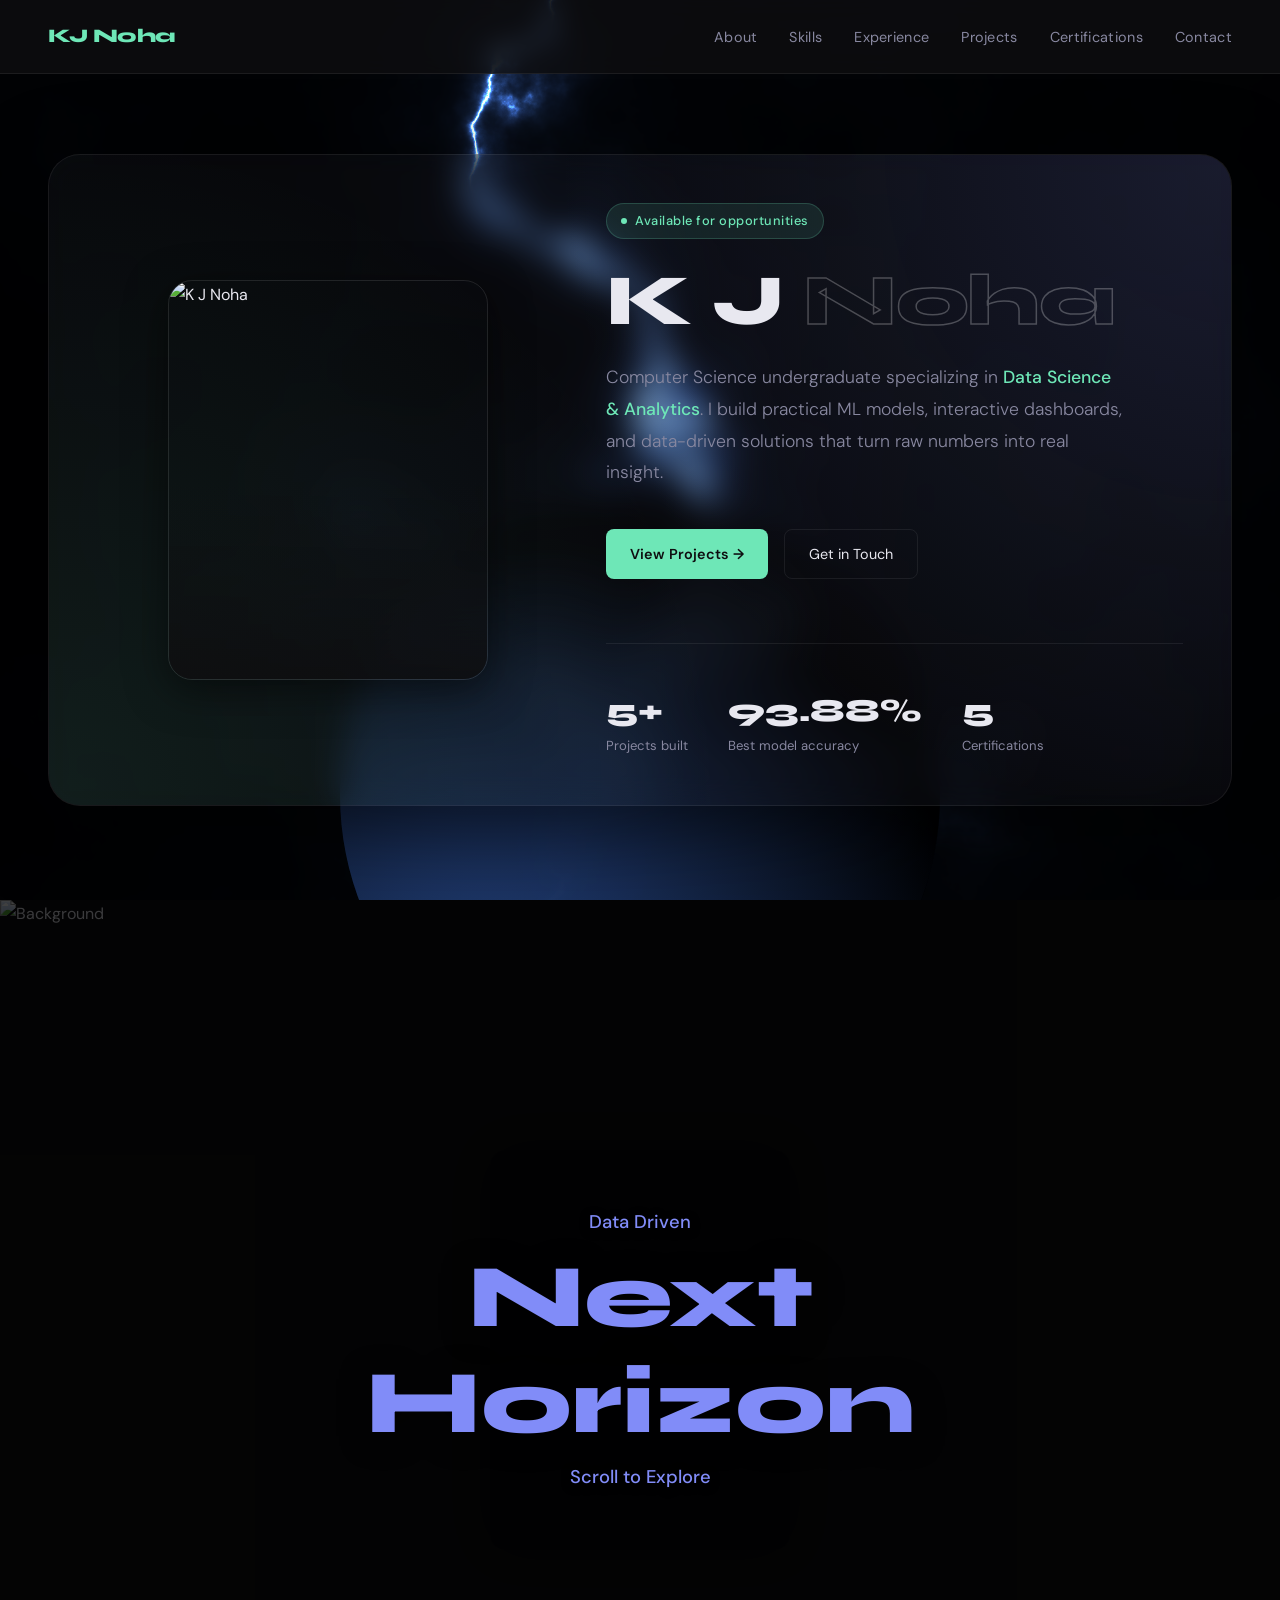
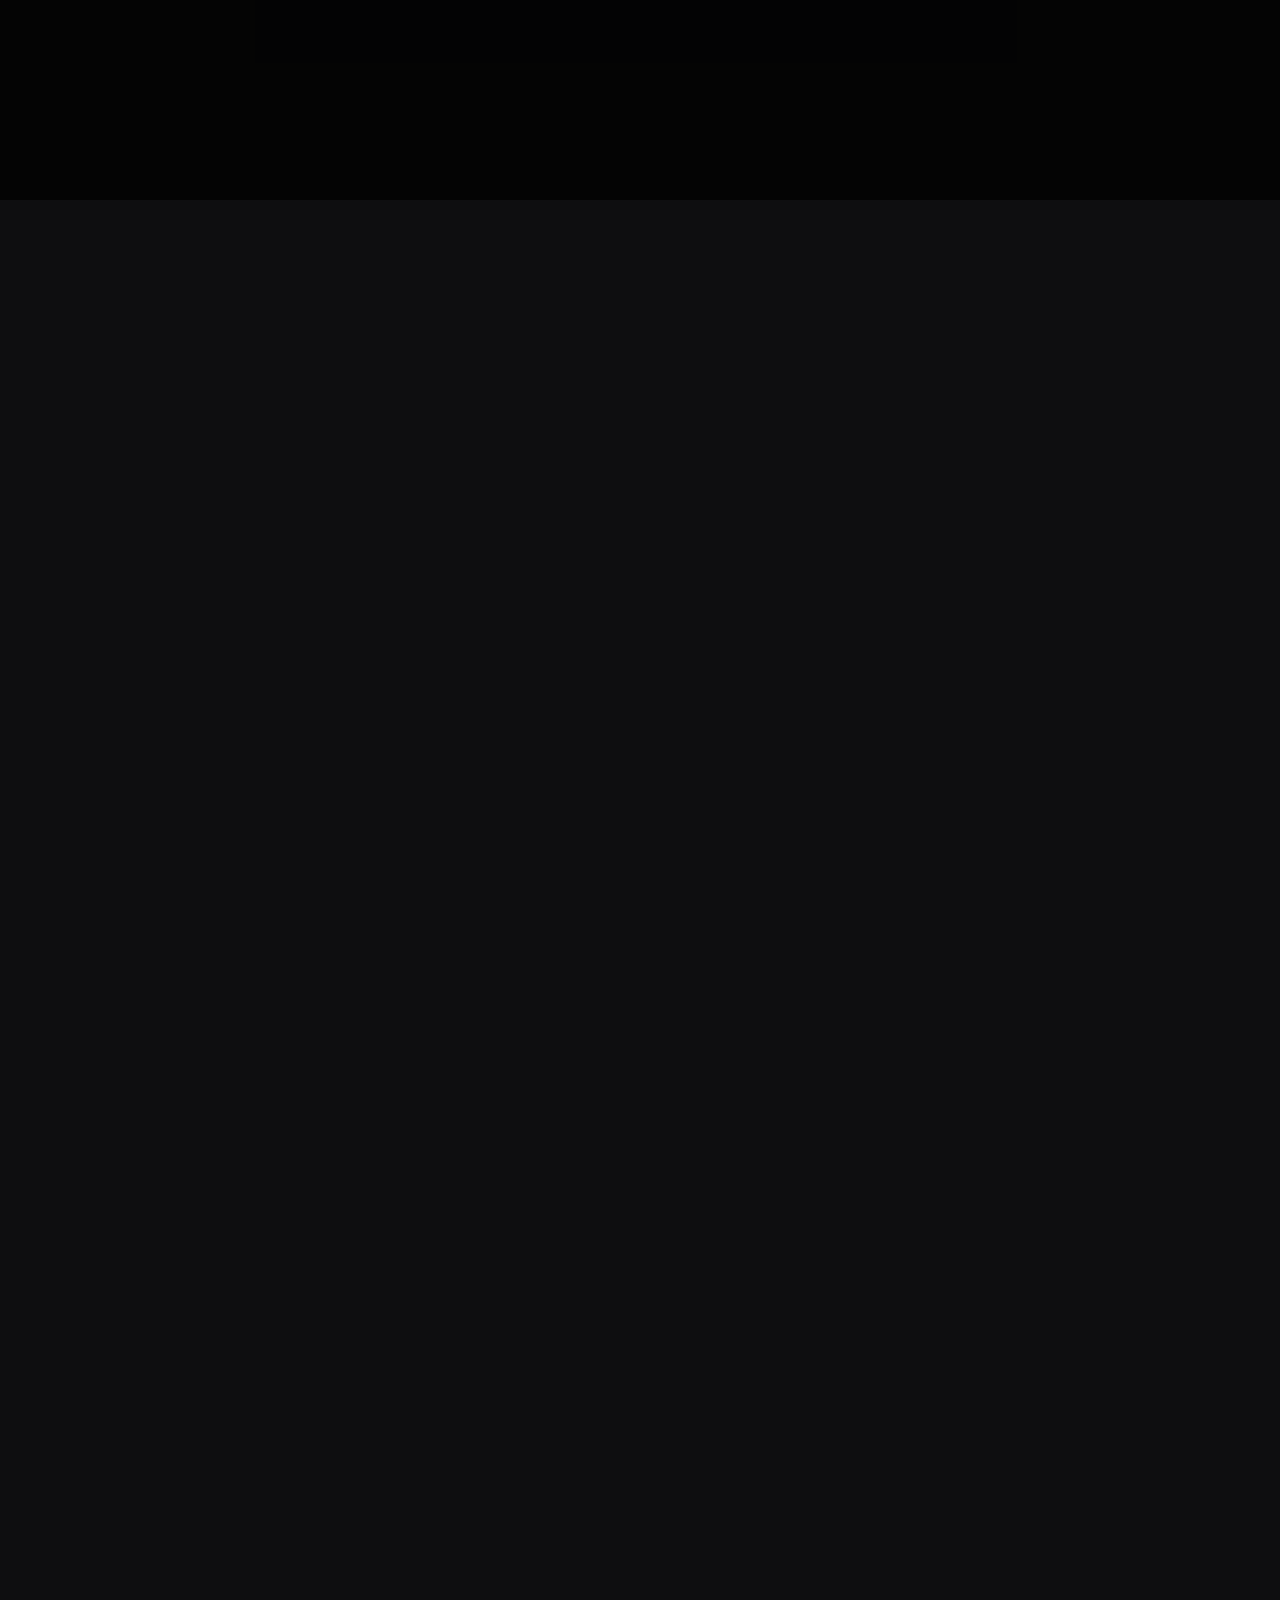
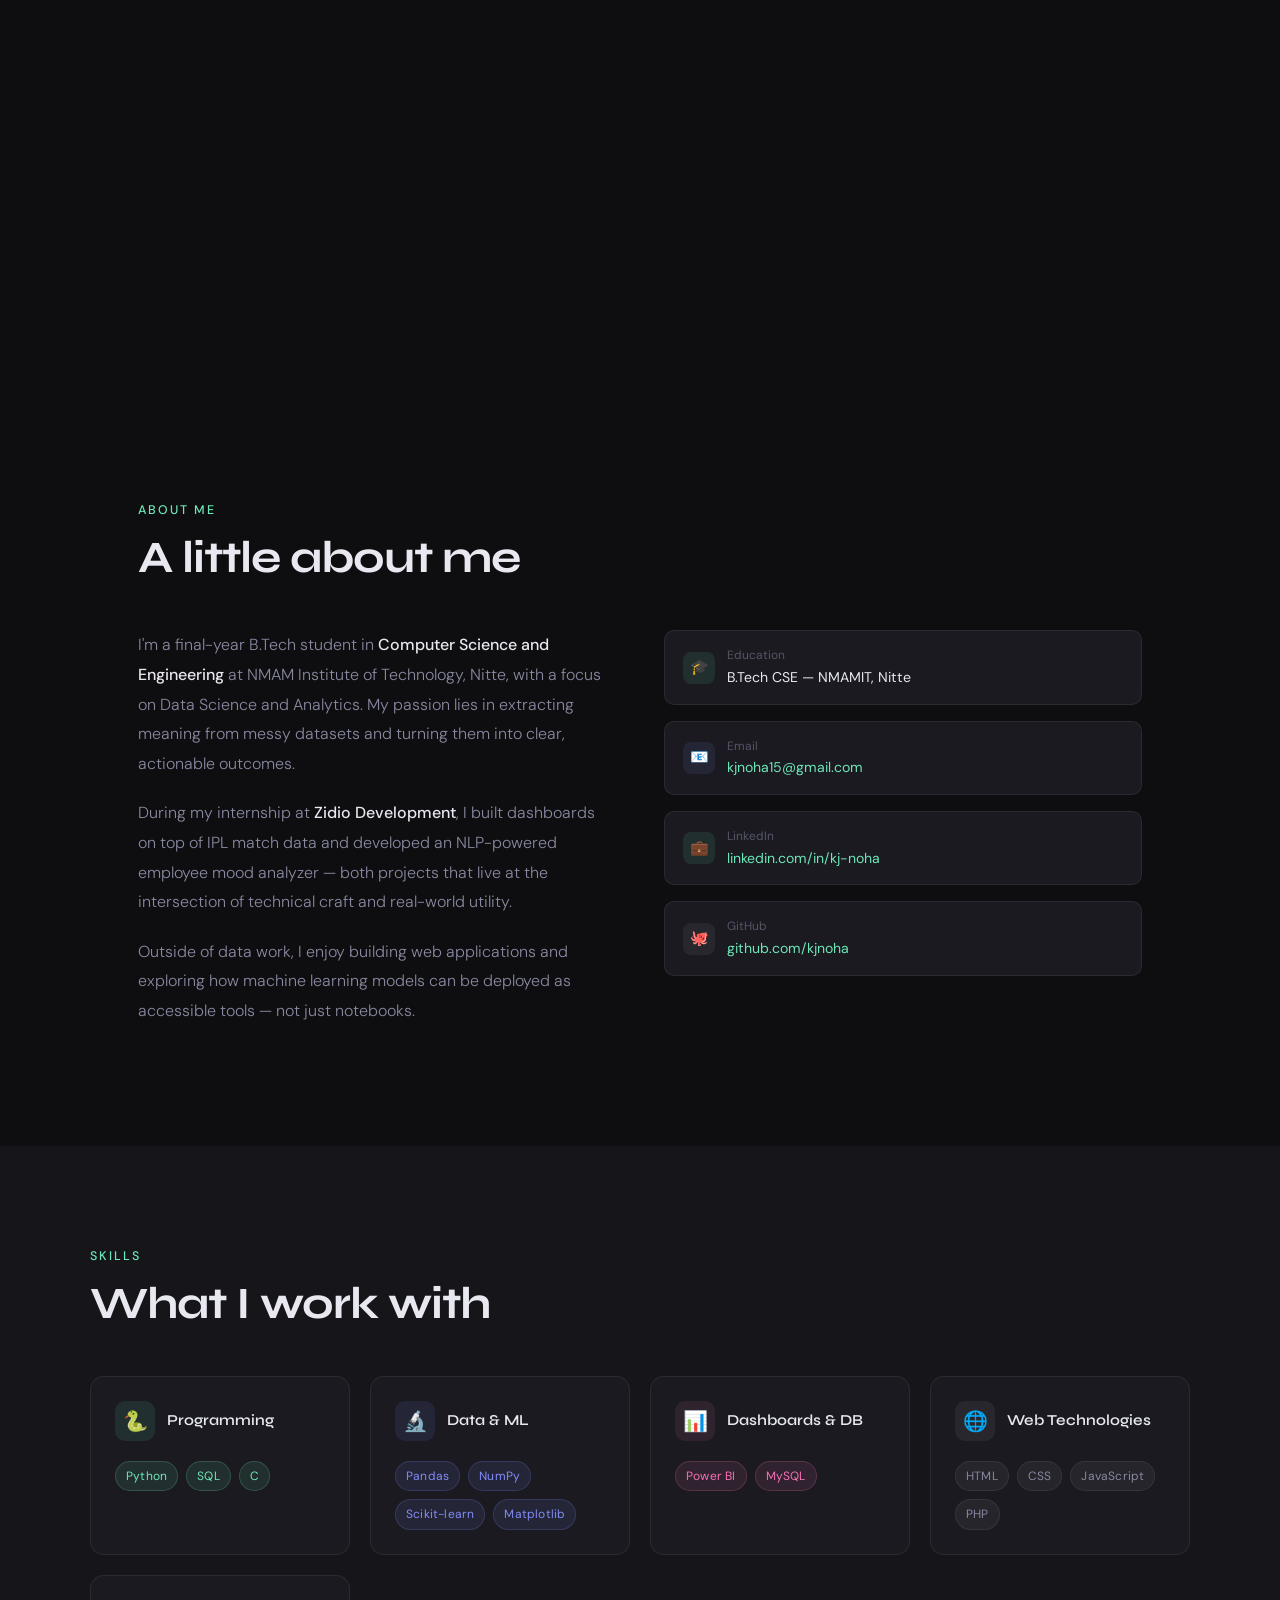
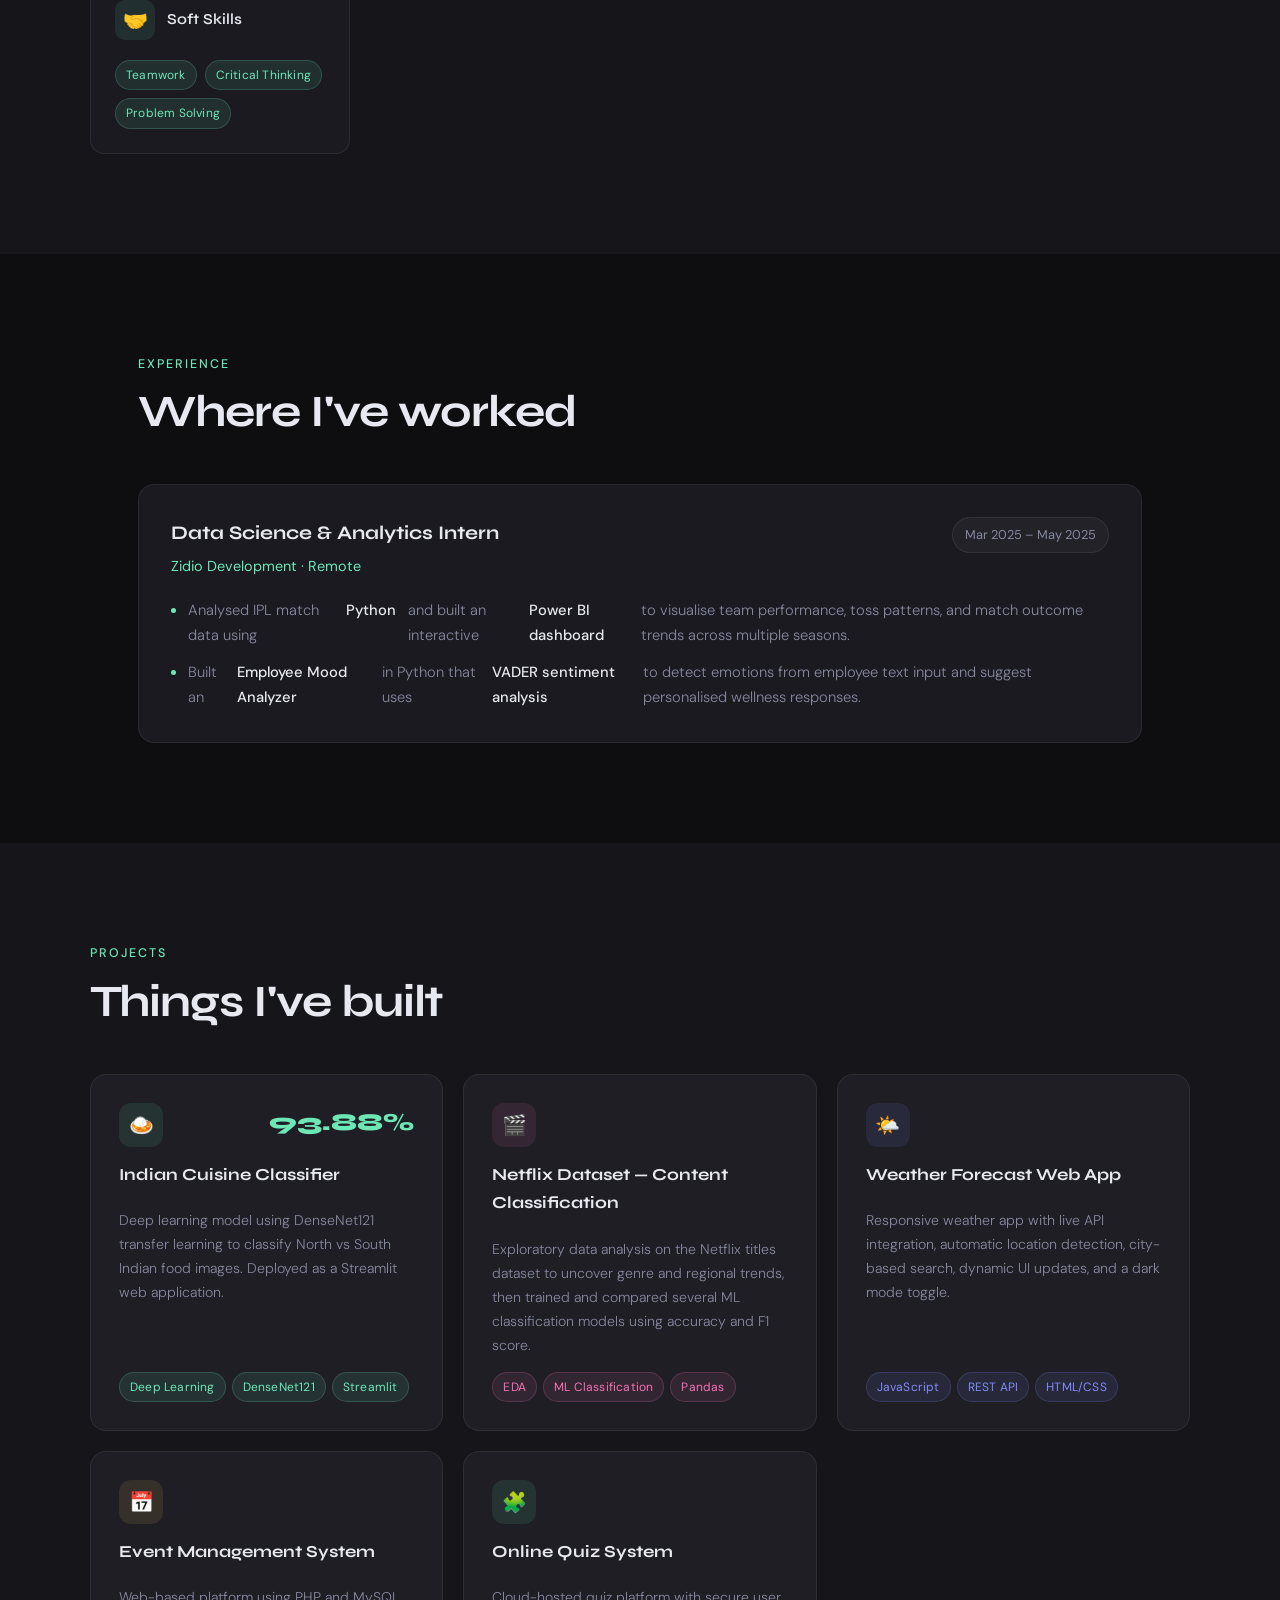
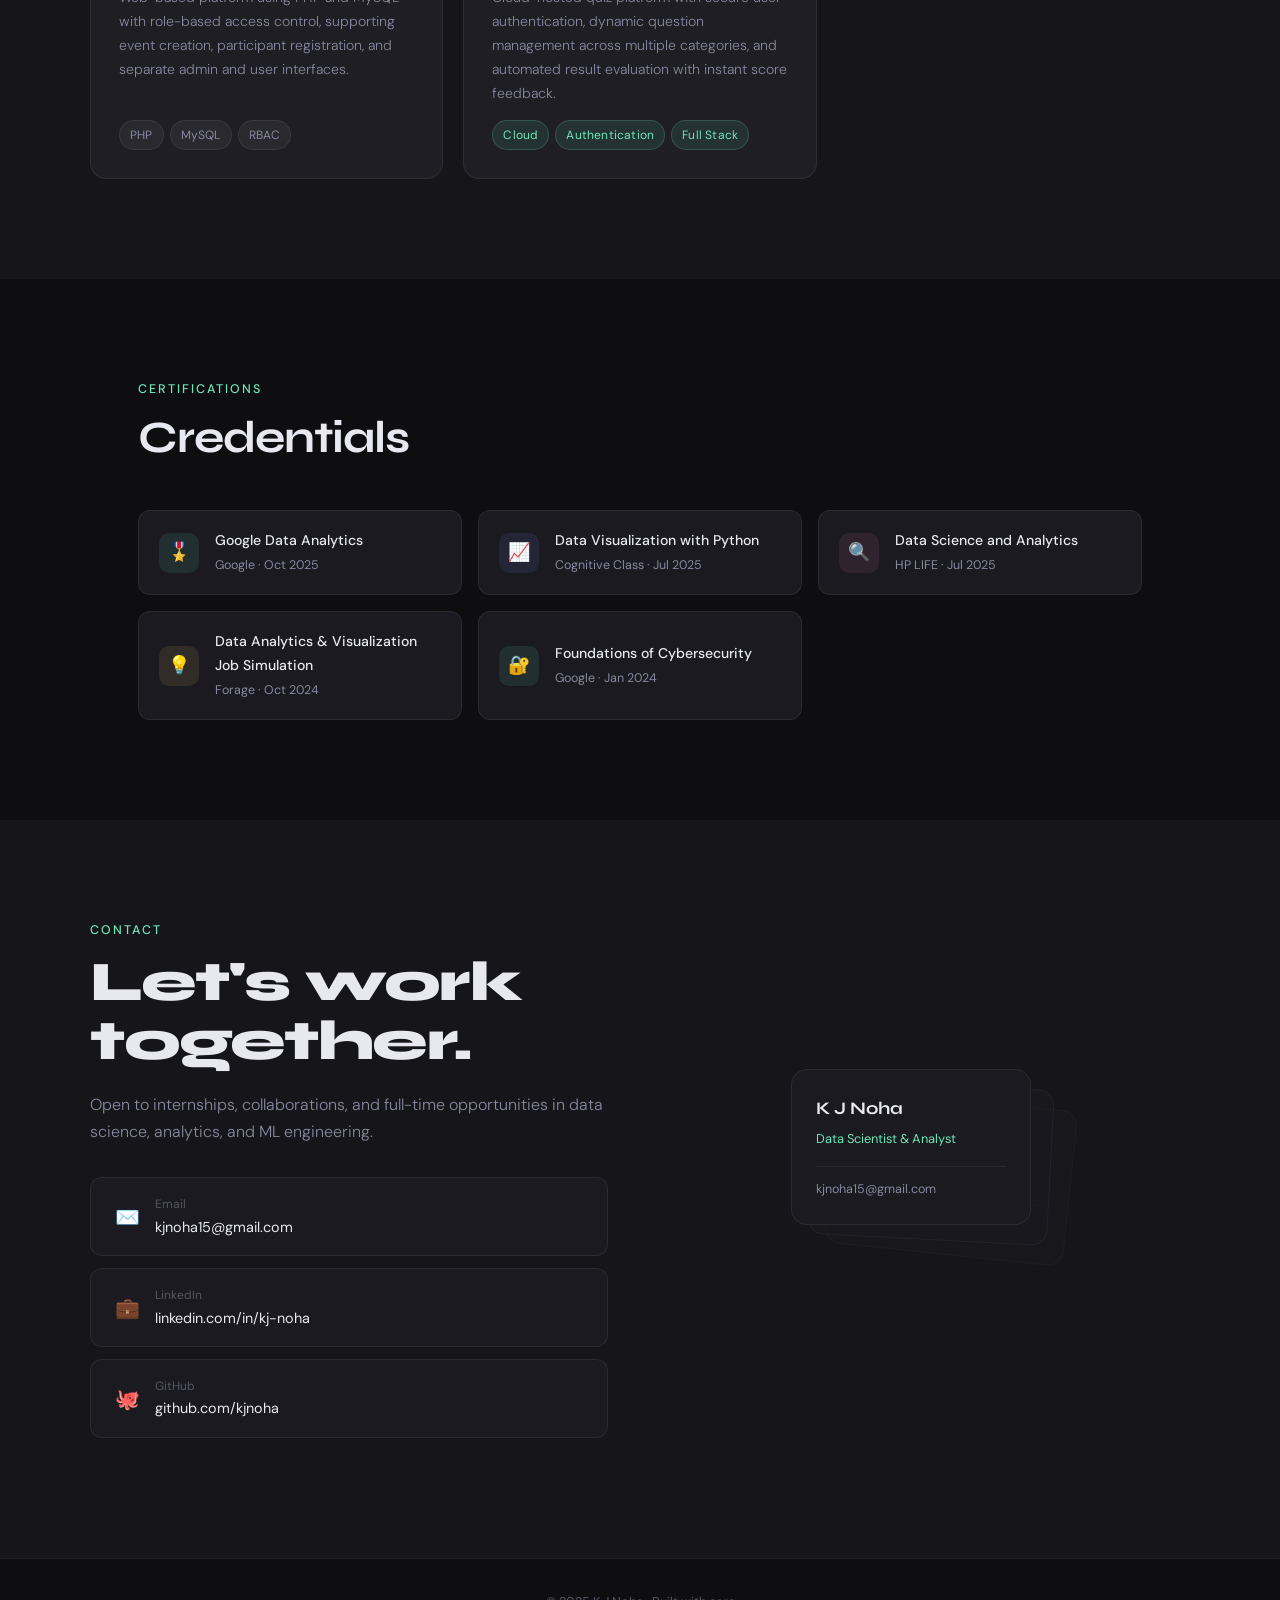
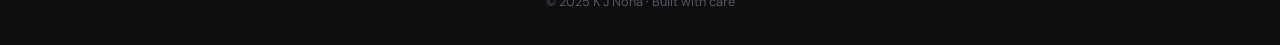
==== index.html @ 87bdd57b "new file:   earth.jpg 	new file:   earth.mp4 	modified:   index.html" ====
<!DOCTYPE html>
<html lang="en">

<head>
  <meta charset="UTF-8">
  <meta name="viewport" content="width=device-width, initial-scale=1.0">
  <title>K J Noha — Data Science Portfolio</title>
  <link rel="preconnect" href="https://fonts.googleapis.com">
  <link
    href="https://fonts.googleapis.com/css2?family=Syne:wght@400;600;700;800&family=DM+Sans:ital,wght@0,300;0,400;0,500;1,300&display=swap"
    rel="stylesheet">
  <script src="https://cdnjs.cloudflare.com/ajax/libs/three.js/r128/three.min.js"></script>
  <link rel="stylesheet" href="style.css">
</head>

<body>

  <div id="lightning-background"
    style="position: fixed; inset: 0; width: 100%; height: 100vh; pointer-events: none; z-index: 0; overflow: hidden; background: #000;">
    <!-- Glowing circle -->
    <div
      style="position: absolute; top: 55%; left: 50%; width: 800px; height: 800px; border-radius: 50%; transform: translate(-50%, -50%); background: linear-gradient(to bottom, rgba(59,130,246,0.2), rgba(147,51,234,0.1)); filter: blur(60px);">
    </div>

    <!-- Canvas for Lightning -->
    <canvas id="lightning-canvas" style="position: absolute; top: 0; left: 0; width: 100%; height: 100%;"></canvas>

    <!-- Planet/sphere -->
    <div
      style="position: absolute; top: 55%; left: 50%; transform: translate(-50%, 0); width: 600px; height: 600px; border-radius: 50%; background: radial-gradient(circle at 25% 90%, #1e386b 15%, #000000de 70%, #000000ed 100%); backdrop-filter: blur(24px); z-index: 10;">
    </div>
  </div>

  <!-- NAV -->
  <nav>
    <div class="nav-logo">KJ Noha</div>
    <div class="hamburger">
      <span></span>
      <span></span>
      <span></span>
    </div>
    <ul class="nav-links">
      <li><a href="#about">About</a></li>
      <li><a href="#skills">Skills</a></li>
      <li><a href="#experience">Experience</a></li>
      <li><a href="#projects">Projects</a></li>
      <li><a href="#certifications">Certifications</a></li>
      <li><a href="#contact">Contact</a></li>
    </ul>
  </nav>

  <!-- HERO -->
  <section id="hero">
    <div class="hero-card fade-in">
      <div class="hero-visual">
        <div class="hero-image-wrapper">
          <img src="profile photo.jpeg" alt="K J Noha">
          <div class="shading-overlay"></div>
        </div>
      </div>
      <div class="hero-content">
        <div class="hero-badge">Available for opportunities</div>
        <h1 class="hero-name">
          K J <span class="line2">Noha</span>
        </h1>
        <p class="hero-desc">
          Computer Science undergraduate specializing in <em>Data Science & Analytics</em>.
          I build practical ML models, interactive dashboards, and data-driven solutions
          that turn raw numbers into real insight.
        </p>
        <div class="hero-ctas">
          <a href="#projects" class="btn-primary">View Projects →</a>
          <a href="#contact" class="btn-outline">Get in Touch</a>
        </div>
        <div class="hero-stats">
          <div>
            <div class="stat-num">5+</div>
            <div class="stat-label">Projects built</div>
          </div>
          <div>
            <div class="stat-num">93.88%</div>
            <div class="stat-label">Best model accuracy</div>
          </div>
          <div>
            <div class="stat-num">5</div>
            <div class="stat-label">Certifications</div>
          </div>
        </div>
      </div>
    </div>
  </section>

  <!-- SCROLL EXPANSION -->
  <section id="scroll-expansion">
    <div class="expansion-sticky">
      <!-- Background that fades out -->
      <div class="expansion-bg">
        <img src="https://images.unsplash.com/photo-1550751827-4bd374c3f58b?w=1920&q=80&auto=format&fit=crop"
          alt="Background" class="bg-img" />
        <div class="bg-overlay"></div>
      </div>

      <div class="expansion-content-wrapper">
        <div class="media-box-container">
          <!-- The expanding media box -->
          <div class="expansion-media-box">
            <video autoplay muted loop playsinline class="media-img">
              <source src="earth.mp4" type="video/mp4">
            </video>
            <div class="media-overlay"></div>
          </div>

          <!-- The text that splits apart -->
          <div class="expansion-title-container">
            <p class="expansion-subtext p-split-left">Data Driven</p>
            <h2 class="expansion-title h2-split-left">Next</h2>
            <h2 class="expansion-title h2-split-right">Horizon</h2>
            <p class="expansion-subtext p-split-right">Scroll to Explore</p>
          </div>
        </div>
      </div>
    </div>
  </section>

  <!-- ABOUT -->
  <section id="about">
    <div class="section-label slide-in-left">About Me</div>
    <h2 class="section-title slide-in-left">A little about me</h2>
    <div class="about-grid">
      <div class="about-text slide-in-left">
        <p>
          I'm a final-year B.Tech student in <strong>Computer Science and Engineering</strong> at NMAM Institute of
          Technology, Nitte, with a focus on Data Science and Analytics. My passion lies in extracting meaning from
          messy datasets and turning them into clear, actionable outcomes.
        </p>
        <p>
          During my internship at <strong>Zidio Development</strong>, I built dashboards on top of IPL match data and
          developed an NLP-powered employee mood analyzer — both projects that live at the intersection of technical
          craft and real-world utility.
        </p>
        <p>
          Outside of data work, I enjoy building web applications and exploring how machine learning models can be
          deployed as accessible tools — not just notebooks.
        </p>
      </div>
      <div class="about-info slide-in-right">
        <div class="info-row">
          <div class="info-icon" style="background:rgba(110,231,183,0.1);">🎓</div>
          <div>
            <div class="info-label">Education</div>
            <div class="info-value">B.Tech CSE — NMAMIT, Nitte</div>
          </div>
        </div>
        <div class="info-row">
          <div class="info-icon" style="background:rgba(129,140,248,0.1);">📧</div>
          <div>
            <div class="info-label">Email</div>
            <div class="info-value"><a href="mailto:kjnoha15@gmail.com">kjnoha15@gmail.com</a></div>
          </div>
        </div>
        <div class="info-row">
          <div class="info-icon" style="background:rgba(110,231,183,0.1);">💼</div>
          <div>
            <div class="info-label">LinkedIn</div>
            <div class="info-value"><a href="https://linkedin.com/in/kj-noha"
                target="_blank">linkedin.com/in/kj-noha</a></div>
          </div>
        </div>
        <div class="info-row">
          <div class="info-icon" style="background:rgba(255,255,255,0.06);">🐙</div>
          <div>
            <div class="info-label">GitHub</div>
            <div class="info-value"><a href="https://github.com/kjnoha" target="_blank">github.com/kjnoha</a></div>
          </div>
        </div>
      </div>
    </div>
  </section>

  <!-- SKILLS -->
  <section id="skills">
    <div class="inner">
      <div class="section-label flip-in">Skills</div>
      <h2 class="section-title flip-in">What I work with</h2>
      <div class="skills-grid">
        <div class="skill-card flip-in">
          <div class="skill-card-header">
            <div class="skill-icon" style="background:rgba(110,231,183,0.1);font-size:20px;">🐍</div>
            <div class="skill-card-title">Programming</div>
          </div>
          <div class="skill-tags">
            <span class="tag tag-green">Python</span>
            <span class="tag tag-green">SQL</span>
            <span class="tag tag-green">C</span>
          </div>
        </div>
        <div class="skill-card flip-in">
          <div class="skill-card-header">
            <div class="skill-icon" style="background:rgba(129,140,248,0.1);font-size:20px;">🔬</div>
            <div class="skill-card-title">Data & ML</div>
          </div>
          <div class="skill-tags">
            <span class="tag tag-purple">Pandas</span>
            <span class="tag tag-purple">NumPy</span>
            <span class="tag tag-purple">Scikit-learn</span>
            <span class="tag tag-purple">Matplotlib</span>
          </div>
        </div>
        <div class="skill-card flip-in">
          <div class="skill-card-header">
            <div class="skill-icon" style="background:rgba(244,114,182,0.1);font-size:20px;">📊</div>
            <div class="skill-card-title">Dashboards & DB</div>
          </div>
          <div class="skill-tags">
            <span class="tag tag-pink">Power BI</span>
            <span class="tag tag-pink">MySQL</span>
          </div>
        </div>
        <div class="skill-card flip-in">
          <div class="skill-card-header">
            <div class="skill-icon" style="background:rgba(255,255,255,0.06);font-size:20px;">🌐</div>
            <div class="skill-card-title">Web Technologies</div>
          </div>
          <div class="skill-tags">
            <span class="tag tag-gray">HTML</span>
            <span class="tag tag-gray">CSS</span>
            <span class="tag tag-gray">JavaScript</span>
            <span class="tag tag-gray">PHP</span>
          </div>
        </div>
        <div class="skill-card flip-in">
          <div class="skill-card-header">
            <div class="skill-icon" style="background:rgba(110,231,183,0.1);font-size:20px;">🤝</div>
            <div class="skill-card-title">Soft Skills</div>
          </div>
          <div class="skill-tags">
            <span class="tag tag-green">Teamwork</span>
            <span class="tag tag-green">Critical Thinking</span>
            <span class="tag tag-green">Problem Solving</span>
          </div>
        </div>
      </div>
    </div>
  </section>

  <!-- EXPERIENCE -->
  <section id="experience">
    <div class="section-label reveal-up">Experience</div>
    <h2 class="section-title reveal-up">Where I've worked</h2>
    <div class="exp-card reveal-up">
      <div class="exp-header">
        <div>
          <div class="exp-title">Data Science & Analytics Intern</div>
          <div class="exp-company">Zidio Development · Remote</div>
        </div>
        <div class="exp-date">Mar 2025 – May 2025</div>
      </div>
      <ul class="exp-list">
        <li>Analysed IPL match data using <strong>Python</strong> and built an interactive <strong>Power BI
            dashboard</strong> to visualise team performance, toss patterns, and match outcome trends across multiple
          seasons.</li>
        <li>Built an <strong>Employee Mood Analyzer</strong> in Python that uses <strong>VADER sentiment
            analysis</strong> to detect emotions from employee text input and suggest personalised wellness responses.
        </li>
      </ul>
    </div>
  </section>

  <!-- PROJECTS -->
  <section id="projects">
    <div class="inner">
      <div class="section-label zoom-blur-in">Projects</div>
      <h2 class="section-title zoom-blur-in">Things I've built</h2>
      <div class="projects-grid">

        <div class="project-card zoom-blur-in">
          <div class="project-top">
            <div class="project-icon" style="background:rgba(110,231,183,0.1);">🍛</div>
            <div class="project-accuracy">93.88%</div>
          </div>
          <div class="project-title">Indian Cuisine Classifier</div>
          <p class="project-desc">Deep learning model using DenseNet121 transfer learning to classify North vs South
            Indian food images. Deployed as a Streamlit web application.</p>
          <div class="project-tags">
            <span class="tag tag-green">Deep Learning</span>
            <span class="tag tag-green">DenseNet121</span>
            <span class="tag tag-green">Streamlit</span>
          </div>
        </div>

        <div class="project-card zoom-blur-in">
          <div class="project-top">
            <div class="project-icon" style="background:rgba(244,114,182,0.1);">🎬</div>
          </div>
          <div class="project-title">Netflix Dataset — Content Classification</div>
          <p class="project-desc">Exploratory data analysis on the Netflix titles dataset to uncover genre and regional
            trends, then trained and compared several ML classification models using accuracy and F1 score.</p>
          <div class="project-tags">
            <span class="tag tag-pink">EDA</span>
            <span class="tag tag-pink">ML Classification</span>
            <span class="tag tag-pink">Pandas</span>
          </div>
        </div>

        <div class="project-card zoom-blur-in">
          <div class="project-top">
            <div class="project-icon" style="background:rgba(129,140,248,0.1);">🌤️</div>
          </div>
          <div class="project-title">Weather Forecast Web App</div>
          <p class="project-desc">Responsive weather app with live API integration, automatic location detection,
            city-based search, dynamic UI updates, and a dark mode toggle.</p>
          <div class="project-tags">
            <span class="tag tag-purple">JavaScript</span>
            <span class="tag tag-purple">REST API</span>
            <span class="tag tag-purple">HTML/CSS</span>
          </div>
        </div>

        <div class="project-card zoom-blur-in">
          <div class="project-top">
            <div class="project-icon" style="background:rgba(255,200,100,0.1);">📅</div>
          </div>
          <div class="project-title">Event Management System</div>
          <p class="project-desc">Web-based platform using PHP and MySQL with role-based access control, supporting
            event creation, participant registration, and separate admin and user interfaces.</p>
          <div class="project-tags">
            <span class="tag tag-gray">PHP</span>
            <span class="tag tag-gray">MySQL</span>
            <span class="tag tag-gray">RBAC</span>
          </div>
        </div>

        <div class="project-card zoom-blur-in">
          <div class="project-top">
            <div class="project-icon" style="background:rgba(110,231,183,0.1);">🧩</div>
          </div>
          <div class="project-title">Online Quiz System</div>
          <p class="project-desc">Cloud-hosted quiz platform with secure user authentication, dynamic question
            management across multiple categories, and automated result evaluation with instant score feedback.</p>
          <div class="project-tags">
            <span class="tag tag-green">Cloud</span>
            <span class="tag tag-green">Authentication</span>
            <span class="tag tag-green">Full Stack</span>
          </div>
        </div>

      </div>
    </div>
  </section>

  <!-- CERTIFICATIONS -->
  <section id="certifications">
    <div class="section-label pop-in">Certifications</div>
    <h2 class="section-title pop-in">Credentials</h2>
    <div class="certs-grid">
      <div class="cert-card pop-in">
        <div class="cert-icon" style="background:rgba(110,231,183,0.1);">🎖️</div>
        <div>
          <div class="cert-name">Google Data Analytics</div>
          <div class="cert-issuer">Google · Oct 2025</div>
        </div>
      </div>
      <div class="cert-card pop-in">
        <div class="cert-icon" style="background:rgba(129,140,248,0.1);">📈</div>
        <div>
          <div class="cert-name">Data Visualization with Python</div>
          <div class="cert-issuer">Cognitive Class · Jul 2025</div>
        </div>
      </div>
      <div class="cert-card pop-in">
        <div class="cert-icon" style="background:rgba(244,114,182,0.1);">🔍</div>
        <div>
          <div class="cert-name">Data Science and Analytics</div>
          <div class="cert-issuer">HP LIFE · Jul 2025</div>
        </div>
      </div>
      <div class="cert-card pop-in">
        <div class="cert-icon" style="background:rgba(255,200,100,0.1);">💡</div>
        <div>
          <div class="cert-name">Data Analytics & Visualization Job Simulation</div>
          <div class="cert-issuer">Forage · Oct 2024</div>
        </div>
      </div>
      <div class="cert-card pop-in">
        <div class="cert-icon" style="background:rgba(110,231,183,0.1);">🔐</div>
        <div>
          <div class="cert-name">Foundations of Cybersecurity</div>
          <div class="cert-issuer">Google · Jan 2024</div>
        </div>
      </div>
    </div>
  </section>

  <!-- CONTACT -->
  <section id="contact">
    <div class="inner">
      <div class="contact-wrap">
        <div class="rotate-in">
          <div class="section-label">Contact</div>
          <h2 class="contact-headline">Let's work<br>together.</h2>
          <p class="contact-sub">Open to internships, collaborations, and full-time opportunities in data science,
            analytics, and ML engineering.</p>
          <div class="contact-links">
            <a href="mailto:kjnoha15@gmail.com" class="contact-link">
              <span class="cl-icon">✉️</span>
              <div>
                <span class="cl-label">Email</span>
                <span class="cl-val">kjnoha15@gmail.com</span>
              </div>
            </a>
            <a href="https://linkedin.com/in/kj-noha" target="_blank" class="contact-link">
              <span class="cl-icon">💼</span>
              <div>
                <span class="cl-label">LinkedIn</span>
                <span class="cl-val">linkedin.com/in/kj-noha</span>
              </div>
            </a>
            <a href="https://github.com/kjnoha" target="_blank" class="contact-link">
              <span class="cl-icon">🐙</span>
              <div>
                <span class="cl-label">GitHub</span>
                <span class="cl-val">github.com/kjnoha</span>
              </div>
            </a>
          </div>
        </div>
        <div class="contact-visual pop-in">
          <div class="contact-card-stack">
            <div class="cc">
              <div class="cc-name">K J Noha</div>
              <div class="cc-role">Data Scientist</div>
              <div class="cc-line"></div>
              <div class="cc-email">kjnoha15@gmail.com</div>
            </div>
            <div class="cc">
              <div class="cc-name">K J Noha</div>
              <div class="cc-role">ML Engineer</div>
              <div class="cc-line"></div>
              <div class="cc-email">kjnoha15@gmail.com</div>
            </div>
            <div class="cc">
              <div class="cc-name">K J Noha</div>
              <div class="cc-role">Data Scientist &amp; Analyst</div>
              <div class="cc-line"></div>
              <div class="cc-email">kjnoha15@gmail.com</div>
            </div>
          </div>
        </div>
      </div>
    </div>
  </section>

  <footer>
    <p>© 2025 K J Noha · Built with care</p>
  </footer>

  <script src="script.js"></script>

</body>

</html>
---- style.css ----
:root {
      --bg: #0e0e10;
      --bg2: #16161a;
      --bg3: #1e1e24;
      --card: #1a1a20;
      --border: rgba(255, 255, 255, 0.07);
      --accent: #6ee7b7;
      --accent2: #818cf8;
      --accent3: #f472b6;
      --text: #e8e8f0;
      --muted: #8888a0;
      --dim: #555568;
    }

    *,
    *::before,
    *::after {
      box-sizing: border-box;
      margin: 0;
      padding: 0;
    }

    html {
      scroll-behavior: smooth;
    }

    body {
      font-family: 'DM Sans', sans-serif;
      background: var(--bg);
      color: var(--text);
      font-size: 16px;
      line-height: 1.7;
      overflow-x: hidden;
    }

    /* ── NOISE TEXTURE OVERLAY ── */
    body::before {
      content: '';
      position: fixed;
      inset: 0;
      background-image: url("data:image/svg+xml,%3Csvg viewBox='0 0 200 200' xmlns='http://www.w3.org/2000/svg'%3E%3Cfilter id='n'%3E%3CfeTurbulence type='fractalNoise' baseFrequency='0.9' numOctaves='4' stitchTiles='stitch'/%3E%3C/filter%3E%3Crect width='100%25' height='100%25' filter='url(%23n)' opacity='0.03'/%3E%3C/svg%3E");
      pointer-events: none;
      z-index: 0;
    }

    /* ── NAV ── */
    nav {
      position: fixed;
      top: 0;
      left: 0;
      right: 0;
      z-index: 100;
      display: flex;
      align-items: center;
      justify-content: space-between;
      padding: 20px 48px;
      background: rgba(14, 14, 16, 0.85);
      backdrop-filter: blur(12px);
      border-bottom: 1px solid var(--border);
    }

    .nav-logo {
      font-family: 'Syne', sans-serif;
      font-weight: 800;
      font-size: 1.2rem;
      color: var(--accent);
      letter-spacing: -0.5px;
    }

    .nav-links {
      display: flex;
      gap: 32px;
      list-style: none;
    }

    .nav-links a {
      text-decoration: none;
      color: var(--muted);
      font-size: 0.9rem;
      font-weight: 400;
      transition: color 0.2s;
      letter-spacing: 0.3px;
    }

    .nav-links a:hover {
      color: var(--text);
    }

    /* ── SECTIONS ── */
    section {
      position: relative;
    }
        /* ── HERO ── */
    #hero {
      min-height: 100vh;
      display: flex;
      align-items: center;
      justify-content: center;
      padding: 140px 48px 80px;
      max-width: 1300px;
      margin: 0 auto;
    }

    .hero-card {
      display: flex;
      align-items: center;
      justify-content: space-between;
      background: rgba(30, 30, 36, 0.25);
      border: 1px solid var(--border);
      border-radius: 32px;
      padding: 48px;
      gap: 48px;
      position: relative;
      overflow: hidden;
      box-shadow: 0 20px 80px rgba(0, 0, 0, 0.5);
      backdrop-filter: blur(16px);
      width: 100%;
    }

    .hero-card::before {
      content: '';
      position: absolute;
      top: 0; left: 0; right: 0; bottom: 0;
      background: radial-gradient(circle at top right, rgba(129, 140, 248, 0.15), transparent 50%),
                  radial-gradient(circle at bottom left, rgba(110, 231, 183, 0.1), transparent 50%);
      z-index: 0;
      pointer-events: none;
    }

    .hero-content {
      position: relative;
      z-index: 10;
      flex: 1;
      max-width: 580px;
    }

    .hero-visual {
      position: relative;
      z-index: 10;
      flex: 0.8;
      display: flex;
      justify-content: center;
    }

    .hero-image-wrapper {
      position: relative;
      width: 100%;
      max-width: 320px;
      aspect-ratio: 4/5;
      border-radius: 24px;
      overflow: hidden;
      box-shadow: 0 10px 40px rgba(0,0,0,0.5);
      border: 1px solid rgba(255,255,255,0.1);
    }

    .hero-image-wrapper img {
      width: 100%;
      height: 100%;
      object-fit: cover;
    }

    .shading-overlay {
      position: absolute;
      inset: 0;
      background: linear-gradient(to top, rgba(14, 14, 16, 0.9) 0%, transparent 50%);
      pointer-events: none;
    }

    .hero-badge {
      display: inline-flex;
      align-items: center;
      gap: 8px;
      background: rgba(110, 231, 183, 0.1);
      border: 1px solid rgba(110, 231, 183, 0.2);
      color: var(--accent);
      font-size: 0.8rem;
      font-weight: 500;
      padding: 6px 14px;
      border-radius: 100px;
      margin-bottom: 24px;
      letter-spacing: 0.5px;
    }

    .hero-badge::before {
      content: '';
      width: 6px;
      height: 6px;
      border-radius: 50%;
      background: var(--accent);
      animation: pulse 2s ease-in-out infinite;
    }

    @keyframes pulse {
      0%, 100% { opacity: 1; transform: scale(1); }
      50% { opacity: 0.5; transform: scale(0.8); }
    }

    .hero-name {
      font-family: 'Syne', sans-serif;
      font-size: clamp(3rem, 6vw, 4.5rem);
      font-weight: 800;
      line-height: 1.05;
      letter-spacing: -1.5px;
      margin-bottom: 24px;
      margin-top: 0;
    }
    .hero-name .line2 {
      color: transparent;
      -webkit-text-stroke: 1.5px rgba(255, 255, 255, 0.25);
    }

    .hero-desc {
      font-size: 1.1rem;
      color: var(--muted);
      font-weight: 300;
      max-width: 520px;
      margin-bottom: 40px;
      line-height: 1.8;
    }

    .hero-desc em {
      color: var(--accent);
      font-style: normal;
      font-weight: 500;
    }

    .hero-ctas {
      display: flex;
      gap: 16px;
      flex-wrap: wrap;
      margin-bottom: 64px;
    }

    .btn-primary {
      display: inline-flex;
      align-items: center;
      gap: 8px;
      background: var(--accent);
      color: #0e0e10;
      font-weight: 600;
      font-size: 0.9rem;
      padding: 12px 24px;
      border-radius: 8px;
      text-decoration: none;
      transition: opacity 0.2s, transform 0.2s;
    }

    .btn-primary:hover {
      opacity: 0.85;
      transform: translateY(-1px);
    }

    .btn-outline {
      display: inline-flex;
      align-items: center;
      gap: 8px;
      border: 1px solid var(--border);
      color: var(--text);
      font-size: 0.9rem;
      padding: 12px 24px;
      border-radius: 8px;
      text-decoration: none;
      transition: border-color 0.2s, background 0.2s;
    }

    .btn-outline:hover {
      border-color: rgba(255, 255, 255, 0.2);
      background: rgba(255, 255, 255, 0.04);
    }

    .hero-stats {
      display: flex;
      gap: 40px;
      flex-wrap: wrap;
      padding-top: 40px;
      border-top: 1px solid var(--border);
    }

    .stat-num {
      font-family: 'Syne', sans-serif;
      font-size: 2rem;
      font-weight: 800;
      color: var(--text);
    }

    .stat-label {
      font-size: 0.82rem;
      color: var(--muted);
      margin-top: -4px;
    }

    /* HERO right blob */
    .hero-glow {
      position: fixed;
      top: -200px;
      right: -200px;
      width: 700px;
      height: 700px;
      background: radial-gradient(circle, rgba(110, 231, 183, 0.06) 0%, transparent 65%);
      pointer-events: none;
      z-index: 0;
    }

    /* ── SCROLL EXPANSION ── */
    #scroll-expansion {
      position: relative;
      height: 300vh;
      background: var(--bg);
      z-index: 2;
    }

    .expansion-sticky {
      position: sticky;
      top: 0;
      height: 100vh;
      overflow: hidden;
      display: flex;
      flex-direction: column;
      align-items: center;
      justify-content: center;
    }

    .expansion-bg {
      position: absolute;
      inset: 0;
      z-index: 0;
    }

    .expansion-bg .bg-img {
      width: 100vw;
      height: 100vh;
      object-fit: cover;
      object-position: center;
    }

    .expansion-bg .bg-overlay {
      position: absolute;
      inset: 0;
      background: rgba(0, 0, 0, 0.75);
    }

    .expansion-content-wrapper {
      position: relative;
      z-index: 10;
      width: 100%;
      height: 100vh;
      display: flex;
      flex-direction: column;
      align-items: center;
      justify-content: center;
    }

    .media-box-container {
      display: flex;
      flex-direction: column;
      align-items: center;
      justify-content: center;
      width: 100%;
      height: 100vh;
      position: relative;
    }

    .expansion-media-box {
      position: absolute;
      z-index: 0;
      top: 50%;
      left: 50%;
      transform: translate(-50%, -50%);
      width: 300px;
      height: 400px;
      max-width: 95vw;
      max-height: 85vh;
      border-radius: 16px;
      box-shadow: 0px 0px 50px rgba(0, 0, 0, 0.5);
      will-change: width, height;
      overflow: hidden;
    }

    .expansion-media-box .media-img {
      width: 100%;
      height: 100%;
      object-fit: cover;
    }

    .expansion-media-box .media-overlay {
      position: absolute;
      inset: 0;
      background: rgba(0, 0, 0, 0.7);
    }

    .expansion-title-container {
      display: flex;
      flex-direction: column;
      align-items: center;
      justify-content: center;
      text-align: center;
      width: 100%;
      position: absolute;
      top: 50%;
      left: 50%;
      transform: translate(-50%, -50%);
      z-index: 10;
      pointer-events: none;
      gap: 12px;
    }

    .expansion-title {
      font-family: 'Syne', sans-serif;
      font-size: clamp(3.2rem, 7vw, 6.5rem);
      font-weight: 800;
      color: var(--accent2);
      will-change: transform;
      text-shadow: 0 4px 30px rgba(0, 0, 0, 0.6);
      margin: 0;
      line-height: 1.05;
    }

    .expansion-subtext {
      color: var(--accent2);
      font-size: 1.15rem;
      font-weight: 500;
      margin: 0;
      will-change: transform;
      text-shadow: 0 2px 10px rgba(0, 0, 0, 0.6);
    }

    /* ── ABOUT ── */
    #about {
      padding: 100px 48px;
      max-width: 1100px;
      margin: 0 auto;
    }

    .section-label {
      font-size: 0.78rem;
      font-weight: 500;
      letter-spacing: 2px;
      text-transform: uppercase;
      color: var(--accent);
      margin-bottom: 12px;
    }

    .section-title {
      font-family: 'Syne', sans-serif;
      font-size: clamp(1.8rem, 4vw, 2.8rem);
      font-weight: 700;
      letter-spacing: -1px;
      margin-bottom: 48px;
      line-height: 1.1;
    }

    .about-grid {
      display: grid;
      grid-template-columns: 1fr 1fr;
      gap: 48px;
      align-items: start;
    }

    .about-text p {
      color: var(--muted);
      margin-bottom: 20px;
      font-weight: 300;
      line-height: 1.85;
    }

    .about-text p strong {
      color: var(--text);
      font-weight: 500;
    }

    .about-info {
      display: flex;
      flex-direction: column;
      gap: 16px;
    }

    .info-row {
      display: flex;
      align-items: center;
      gap: 12px;
      padding: 14px 18px;
      background: var(--card);
      border: 1px solid var(--border);
      border-radius: 10px;
      font-size: 0.88rem;
      transition: border-color 0.2s;
    }

    .info-row:hover {
      border-color: rgba(255, 255, 255, 0.15);
    }

    .info-row .info-icon {
      width: 32px;
      height: 32px;
      border-radius: 8px;
      display: flex;
      align-items: center;
      justify-content: center;
      font-size: 15px;
      flex-shrink: 0;
    }

    .info-row .info-label {
      color: var(--dim);
      font-size: 0.75rem;
    }

    .info-row .info-value {
      color: var(--text);
    }

    .info-row a {
      color: var(--accent);
      text-decoration: none;
    }

    .info-row a:hover {
      text-decoration: underline;
    }

    /* ── SKILLS ── */
    #skills {
      padding: 100px 48px;
      background: var(--bg2);
      max-width: 100%;
    }

    #skills .inner {
      max-width: 1100px;
      margin: 0 auto;
    }

    .skills-grid {
      display: grid;
      grid-template-columns: repeat(auto-fit, minmax(240px, 1fr));
      gap: 20px;
    }

    .skill-card {
      background: var(--card);
      border: 1px solid var(--border);
      border-radius: 14px;
      padding: 24px;
      transition: border-color 0.2s, transform 0.2s;
    }

    .skill-card:hover {
      border-color: rgba(255, 255, 255, 0.15);
      transform: translateY(-2px);
    }

    .skill-card-header {
      display: flex;
      align-items: center;
      gap: 12px;
      margin-bottom: 20px;
    }

    .skill-icon {
      width: 40px;
      height: 40px;
      border-radius: 10px;
      display: flex;
      align-items: center;
      justify-content: center;
      font-size: 18px;
    }

    .skill-card-title {
      font-family: 'Syne', sans-serif;
      font-weight: 600;
      font-size: 0.95rem;
    }

    .skill-tags {
      display: flex;
      flex-wrap: wrap;
      gap: 8px;
    }

    .tag {
      font-size: 0.75rem;
      padding: 4px 10px;
      border-radius: 100px;
      font-weight: 400;
      letter-spacing: 0.2px;
    }

    .tag-green {
      background: rgba(110, 231, 183, 0.1);
      color: var(--accent);
      border: 1px solid rgba(110, 231, 183, 0.2);
    }

    .tag-purple {
      background: rgba(129, 140, 248, 0.1);
      color: var(--accent2);
      border: 1px solid rgba(129, 140, 248, 0.2);
    }

    .tag-pink {
      background: rgba(244, 114, 182, 0.1);
      color: var(--accent3);
      border: 1px solid rgba(244, 114, 182, 0.2);
    }

    .tag-gray {
      background: rgba(255, 255, 255, 0.05);
      color: var(--muted);
      border: 1px solid var(--border);
    }

    /* ── EXPERIENCE ── */
    #experience {
      padding: 100px 48px;
      max-width: 1100px;
      margin: 0 auto;
    }

    .exp-card {
      background: var(--card);
      border: 1px solid var(--border);
      border-radius: 16px;
      padding: 32px;
      transition: border-color 0.2s;
    }

    .exp-card:hover {
      border-color: rgba(255, 255, 255, 0.15);
    }

    .exp-header {
      display: flex;
      justify-content: space-between;
      align-items: flex-start;
      flex-wrap: wrap;
      gap: 12px;
      margin-bottom: 20px;
    }

    .exp-title {
      font-family: 'Syne', sans-serif;
      font-size: 1.2rem;
      font-weight: 700;
    }

    .exp-company {
      color: var(--accent);
      font-size: 0.9rem;
      margin-top: 4px;
    }

    .exp-date {
      font-size: 0.8rem;
      color: var(--muted);
      background: rgba(255, 255, 255, 0.04);
      border: 1px solid var(--border);
      padding: 6px 12px;
      border-radius: 100px;
      white-space: nowrap;
    }

    .exp-list {
      list-style: none;
      display: flex;
      flex-direction: column;
      gap: 12px;
    }

    .exp-list li {
      display: flex;
      gap: 12px;
      color: var(--muted);
      font-size: 0.92rem;
      font-weight: 300;
      line-height: 1.7;
    }

    .exp-list li::before {
      content: '';
      width: 5px;
      height: 5px;
      border-radius: 50%;
      background: var(--accent);
      margin-top: 10px;
      flex-shrink: 0;
    }

    .exp-list li strong {
      color: var(--text);
      font-weight: 500;
    }

    /* ── PROJECTS ── */
    #projects {
      padding: 100px 48px;
      background: var(--bg2);
    }

    #projects .inner {
      max-width: 1100px;
      margin: 0 auto;
    }

    .projects-grid {
      display: grid;
      grid-template-columns: repeat(auto-fit, minmax(320px, 1fr));
      gap: 20px;
    }

    .project-card {
      background: var(--bg3);
      border: 1px solid var(--border);
      border-radius: 16px;
      padding: 28px;
      display: flex;
      flex-direction: column;
      gap: 14px;
      transition: border-color 0.2s, transform 0.2s;
      position: relative;
      overflow: hidden;
    }

    .project-card::before {
      content: '';
      position: absolute;
      top: 0;
      left: 0;
      right: 0;
      height: 2px;
      background: linear-gradient(90deg, var(--accent), var(--accent2));
      opacity: 0;
      transition: opacity 0.3s;
    }

    .project-card:hover {
      border-color: rgba(255, 255, 255, 0.15);
      transform: translateY(-3px);
    }

    .project-card:hover::before {
      opacity: 1;
    }

    .project-top {
      display: flex;
      justify-content: space-between;
      align-items: flex-start;
    }

    .project-icon {
      width: 44px;
      height: 44px;
      border-radius: 12px;
      display: flex;
      align-items: center;
      justify-content: center;
      font-size: 20px;
    }

    .project-title {
      font-family: 'Syne', sans-serif;
      font-weight: 700;
      font-size: 1.05rem;
      margin-bottom: 6px;
    }

    .project-desc {
      color: var(--muted);
      font-size: 0.88rem;
      font-weight: 300;
      line-height: 1.7;
      flex: 1;
    }

    .project-tags {
      display: flex;
      flex-wrap: wrap;
      gap: 6px;
    }

    .project-accuracy {
      font-family: 'Syne', sans-serif;
      font-size: 1.5rem;
      font-weight: 800;
      color: var(--accent);
    }

    /* ── CERTIFICATIONS ── */
    #certifications {
      padding: 100px 48px;
      max-width: 1100px;
      margin: 0 auto;
    }

    .certs-grid {
      display: grid;
      grid-template-columns: repeat(auto-fit, minmax(280px, 1fr));
      gap: 16px;
    }

    .cert-card {
      display: flex;
      align-items: center;
      gap: 16px;
      background: var(--card);
      border: 1px solid var(--border);
      border-radius: 12px;
      padding: 18px 20px;
      transition: border-color 0.2s;
    }

    .cert-card:hover {
      border-color: rgba(255, 255, 255, 0.15);
    }

    .cert-icon {
      width: 40px;
      height: 40px;
      border-radius: 10px;
      display: flex;
      align-items: center;
      justify-content: center;
      font-size: 18px;
      flex-shrink: 0;
    }

    .cert-name {
      font-weight: 500;
      font-size: 0.88rem;
      margin-bottom: 2px;
    }

    .cert-issuer {
      font-size: 0.78rem;
      color: var(--muted);
    }

    /* ── CONTACT ── */
    #contact {
      padding: 100px 48px 120px;
      background: var(--bg2);
    }

    #contact .inner {
      max-width: 1100px;
      margin: 0 auto;
    }

    .contact-wrap {
      display: grid;
      grid-template-columns: 1fr 1fr;
      gap: 64px;
      align-items: center;
    }

    .contact-headline {
      font-family: 'Syne', sans-serif;
      font-size: clamp(2rem, 5vw, 3.5rem);
      font-weight: 800;
      letter-spacing: -1.5px;
      line-height: 1.05;
      margin-bottom: 20px;
    }

    .contact-sub {
      color: var(--muted);
      font-weight: 300;
      margin-bottom: 32px;
    }

    .contact-links {
      display: flex;
      flex-direction: column;
      gap: 12px;
    }

    .contact-link {
      display: flex;
      align-items: center;
      gap: 12px;
      padding: 16px 20px;
      background: var(--card);
      border: 1px solid var(--border);
      border-radius: 12px;
      text-decoration: none;
      color: var(--text);
      font-size: 0.9rem;
      transition: border-color 0.2s, background 0.2s;
    }

    .contact-link:hover {
      border-color: rgba(255, 255, 255, 0.2);
      background: rgba(255, 255, 255, 0.04);
    }

    .contact-link .cl-icon {
      font-size: 20px;
      width: 32px;
      text-align: center;
    }

    .contact-link .cl-label {
      color: var(--dim);
      font-size: 0.75rem;
      display: block;
    }

    .contact-link .cl-val {
      color: var(--text);
    }

    .contact-visual {
      display: flex;
      align-items: center;
      justify-content: center;
    }

    .contact-card-stack {
      position: relative;
      width: 280px;
      height: 220px;
    }

    .contact-card-stack .cc {
      position: absolute;
      width: 240px;
      background: var(--card);
      border: 1px solid var(--border);
      border-radius: 16px;
      padding: 24px;
    }

    .cc:nth-child(1) {
      top: 30px;
      left: 40px;
      transform: rotate(6deg);
      opacity: 0.4;
    }

    .cc:nth-child(2) {
      top: 15px;
      left: 20px;
      transform: rotate(3deg);
      opacity: 0.65;
    }

    .cc:nth-child(3) {
      top: 0;
      left: 0;
      transform: rotate(0);
      opacity: 1;
      z-index: 3;
    }

    .cc-name {
      font-family: 'Syne', sans-serif;
      font-size: 1.1rem;
      font-weight: 700;
      margin-bottom: 4px;
    }

    .cc-role {
      font-size: 0.8rem;
      color: var(--accent);
      margin-bottom: 16px;
    }

    .cc-line {
      height: 1px;
      background: var(--border);
      margin-bottom: 12px;
    }

    .cc-email {
      font-size: 0.78rem;
      color: var(--muted);
    }

    /* ── FOOTER ── */
    footer {
      text-align: center;
      padding: 32px;
      font-size: 0.8rem;
      color: var(--dim);
      border-top: 1px solid var(--border);
      position: relative;
      z-index: 1;
    }

    /* ── DIVIDER ── */
    .divider {
      border: none;
      border-top: 1px solid var(--border);
    }

    /* ── GLOWING EFFECT ── */
    .project-card,
    .exp-card,
    .skill-card {
      position: relative;
      z-index: 1;
      --start: 0;
      --active: 0;
      --spread: 40;
    }

    .project-card::after,
    .exp-card::after,
    .skill-card::after {
      content: "";
      position: absolute;
      inset: -2px;
      border-radius: inherit;
      padding: 2px;
      background: radial-gradient(circle, #dd7bbb 10%, transparent 20%),
        radial-gradient(circle at 40% 40%, #d79f1e 5%, transparent 15%),
        radial-gradient(circle at 60% 60%, #5a922c 10%, transparent 20%),
        radial-gradient(circle at 40% 60%, #4c7894 10%, transparent 20%),
        repeating-conic-gradient(from 236.84deg at 50% 50%,
          #dd7bbb 0%,
          #d79f1e 5%,
          #5a922c 10%,
          #4c7894 15%,
          #dd7bbb 20%);
      background-attachment: fixed;
      opacity: var(--active, 0);
      transition: opacity 0.3s;
      z-index: -1;
      pointer-events: none;
      -webkit-mask:
        linear-gradient(#fff 0 0) content-box,
        conic-gradient(from calc((var(--start) - var(--spread)) * 1deg), transparent 0deg, #fff, transparent calc(var(--spread) * 2deg));
      -webkit-mask-composite: xor;
      mask:
        linear-gradient(#fff 0 0) content-box,
        conic-gradient(from calc((var(--start) - var(--spread)) * 1deg), transparent 0deg, #fff, transparent calc(var(--spread) * 2deg));
      mask-composite: exclude;
    }

    /* ── RESPONSIVE ── */
    @media (max-width: 768px) {
      .hero-card {
        flex-direction: column;
        padding: 32px;
        gap: 32px;
      }

      .hero-visual {
        width: 100%;
      }

      .hero-image-wrapper {
        max-width: 100%;
        aspect-ratio: 1/1;
      }

      nav {
        padding: 16px 24px;
      }

      .nav-links {
        display: none;
      }

      #hero,
      #about,
      #skills,
      #experience,
      #projects,
      #certifications,
      #contact {
        padding: 80px 24px;
      }

      .about-grid,
      .contact-wrap {
        grid-template-columns: 1fr;
      }

      .contact-visual {
        display: none;
      }

      .hero-stats {
        gap: 24px;
      }
    }

    /* ── ANIMATIONS ── */
    .fade-in {
      opacity: 0;
      transform: translateY(24px);
      transition: opacity 0.6s cubic-bezier(0.2, 0.8, 0.2, 1), transform 0.6s cubic-bezier(0.2, 0.8, 0.2, 1);
    }
    .fade-in.visible { opacity: 1; transform: none; }

    .slide-in-left {
      opacity: 0;
      transform: translateX(-50px);
      transition: opacity 0.7s cubic-bezier(0.2, 0.8, 0.2, 1), transform 0.7s cubic-bezier(0.2, 0.8, 0.2, 1);
    }
    .slide-in-left.visible { opacity: 1; transform: none; }

    .slide-in-right {
      opacity: 0;
      transform: translateX(50px);
      transition: opacity 0.7s cubic-bezier(0.2, 0.8, 0.2, 1), transform 0.7s cubic-bezier(0.2, 0.8, 0.2, 1);
    }
    .slide-in-right.visible { opacity: 1; transform: none; }

    .flip-in {
      opacity: 0;
      transform: perspective(1000px) rotateX(45deg) translateY(20px);
      transition: opacity 0.6s cubic-bezier(0.2, 0.8, 0.2, 1), transform 0.6s cubic-bezier(0.2, 0.8, 0.2, 1);
      transform-origin: top;
    }
    .flip-in.visible { opacity: 1; transform: perspective(1000px) rotateX(0deg) translateY(0); }

    .reveal-up {
      opacity: 0;
      transform: translateY(60px);
      transition: opacity 0.8s ease, transform 0.8s cubic-bezier(0.2, 0.8, 0.2, 1);
    }
    .reveal-up.visible { opacity: 1; transform: none; }

    .zoom-blur-in {
      opacity: 0;
      filter: blur(10px);
      transform: scale(0.9);
      transition: opacity 0.7s ease, filter 0.7s ease, transform 0.7s cubic-bezier(0.2, 0.8, 0.2, 1);
    }
    .zoom-blur-in.visible { opacity: 1; filter: blur(0); transform: scale(1); }

    .pop-in {
      opacity: 0;
      transform: scale(0.8);
      transition: opacity 0.5s ease, transform 0.6s cubic-bezier(0.34, 1.56, 0.64, 1);
    }
    .pop-in.visible { opacity: 1; transform: scale(1); }

    .rotate-in {
      opacity: 0;
      transform: rotate(-5deg) translateX(-30px);
      transition: opacity 0.7s ease, transform 0.7s cubic-bezier(0.2, 0.8, 0.2, 1);
    }
    .rotate-in.visible { opacity: 1; transform: none; }
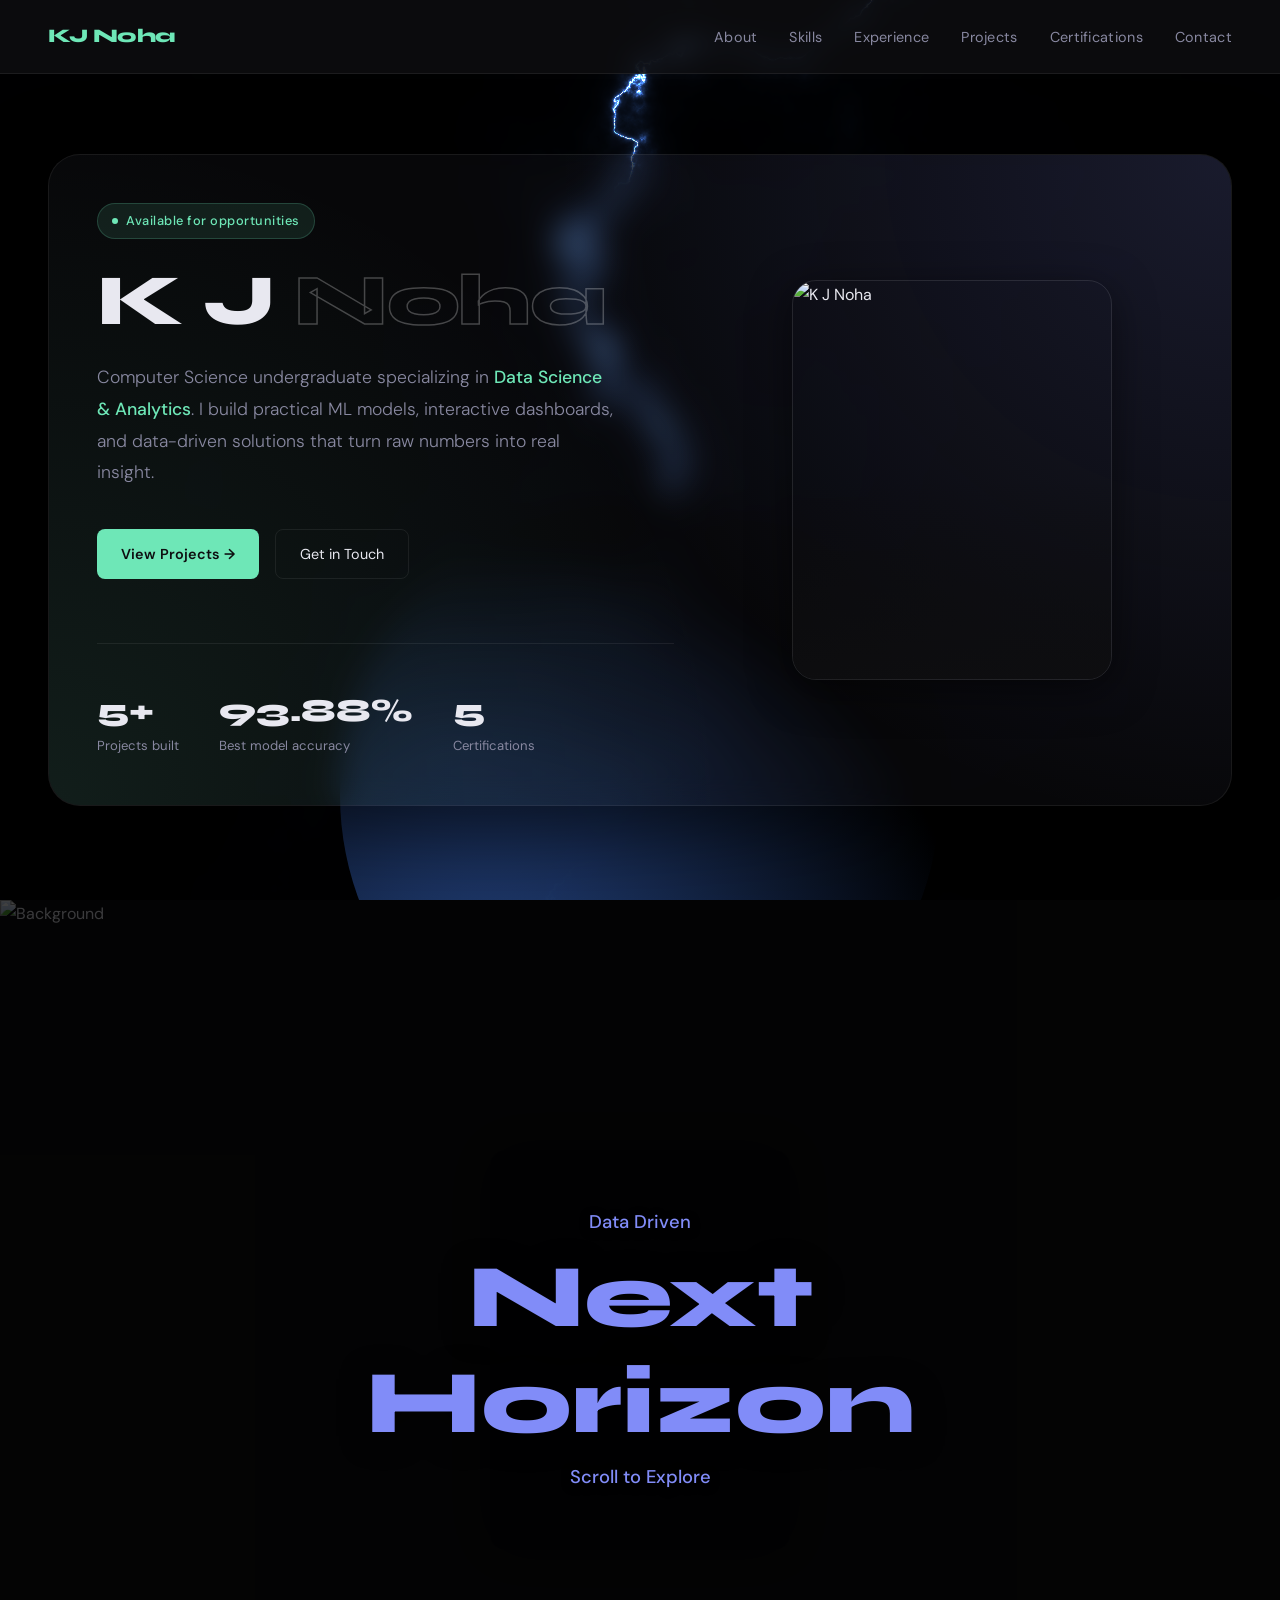
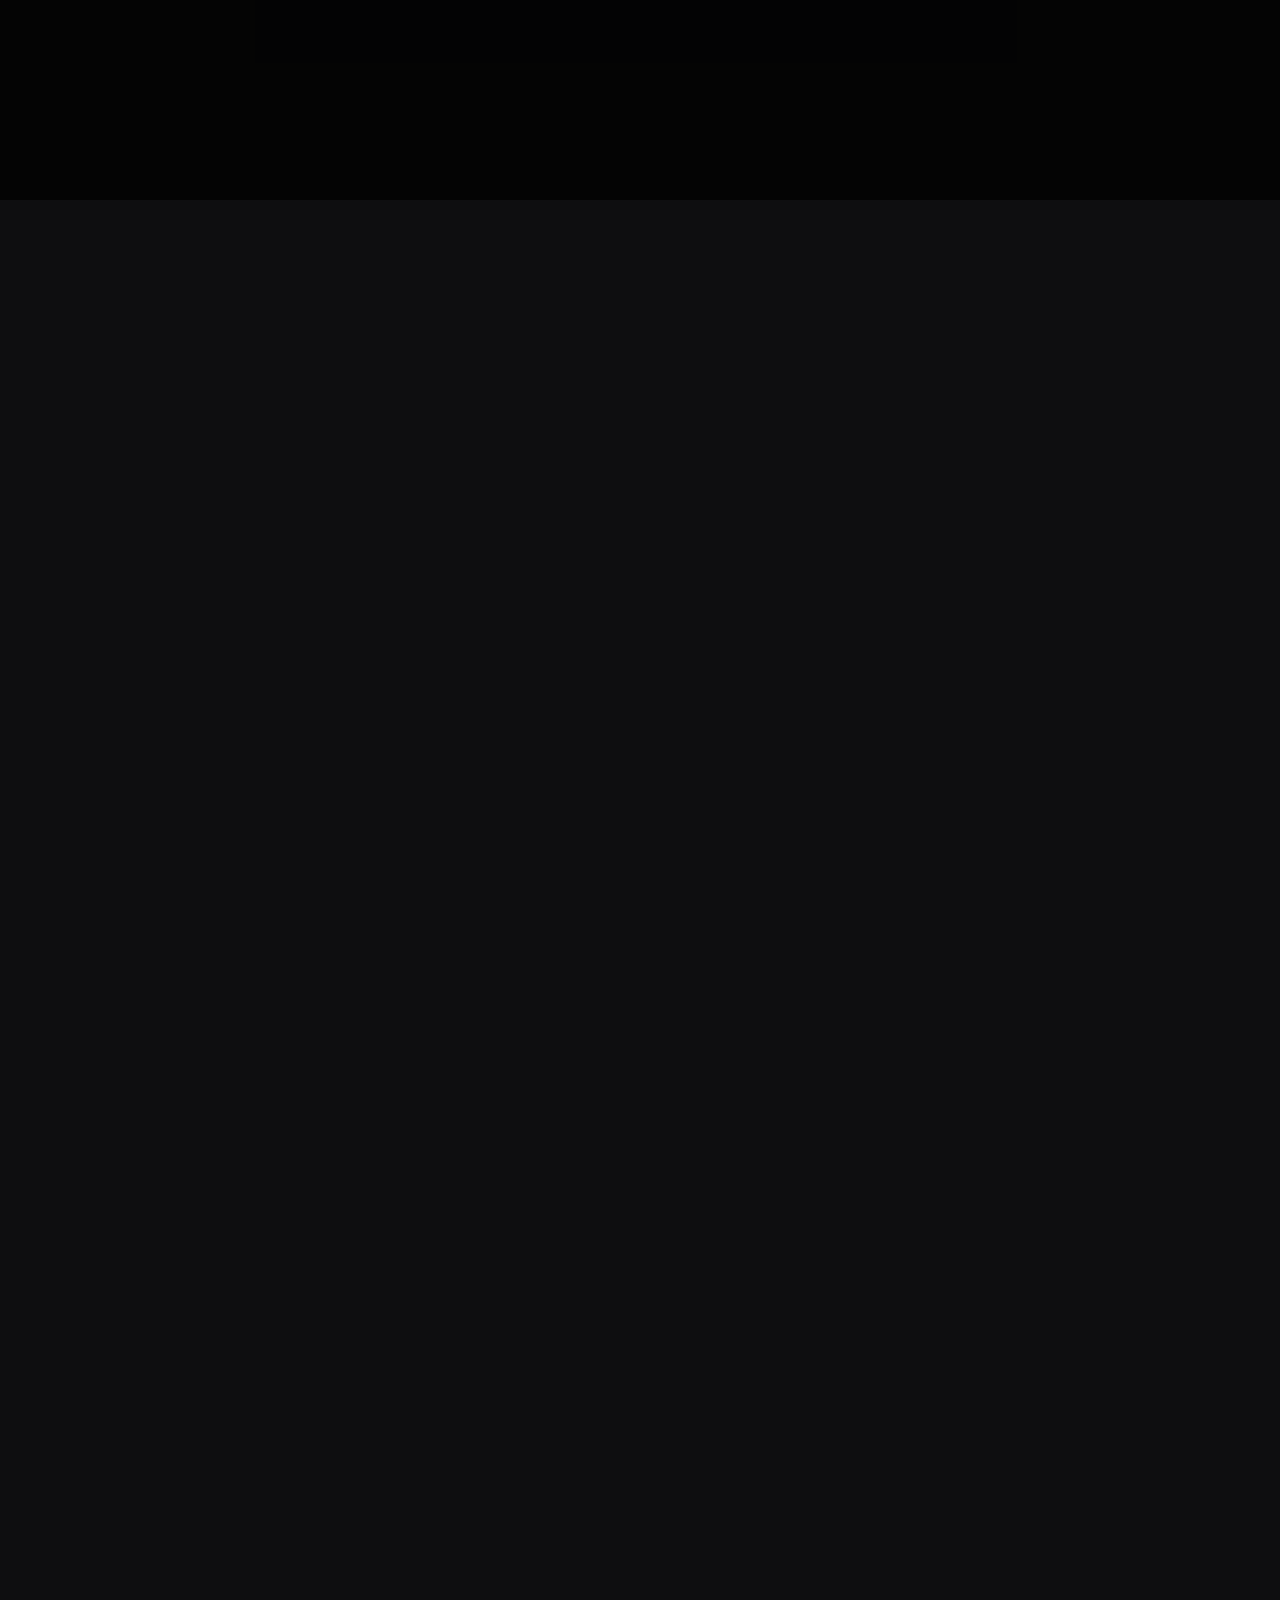
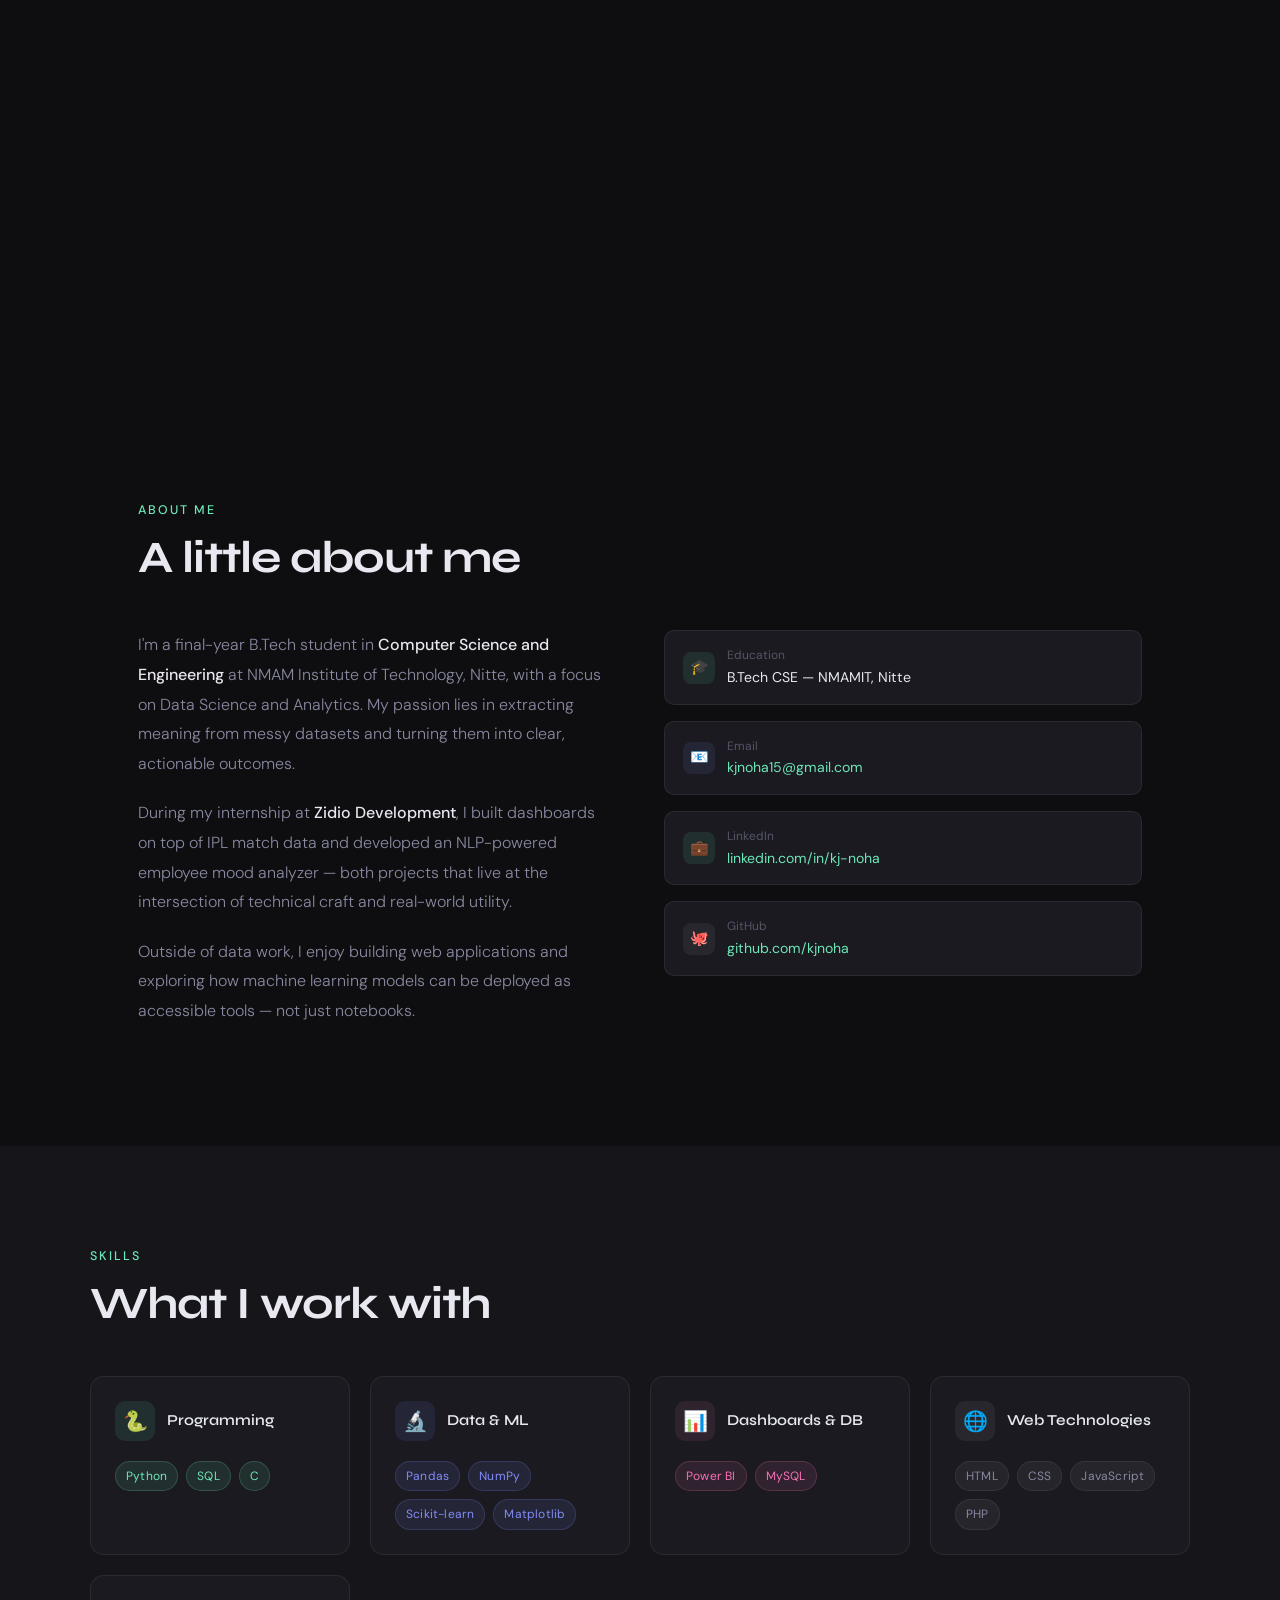
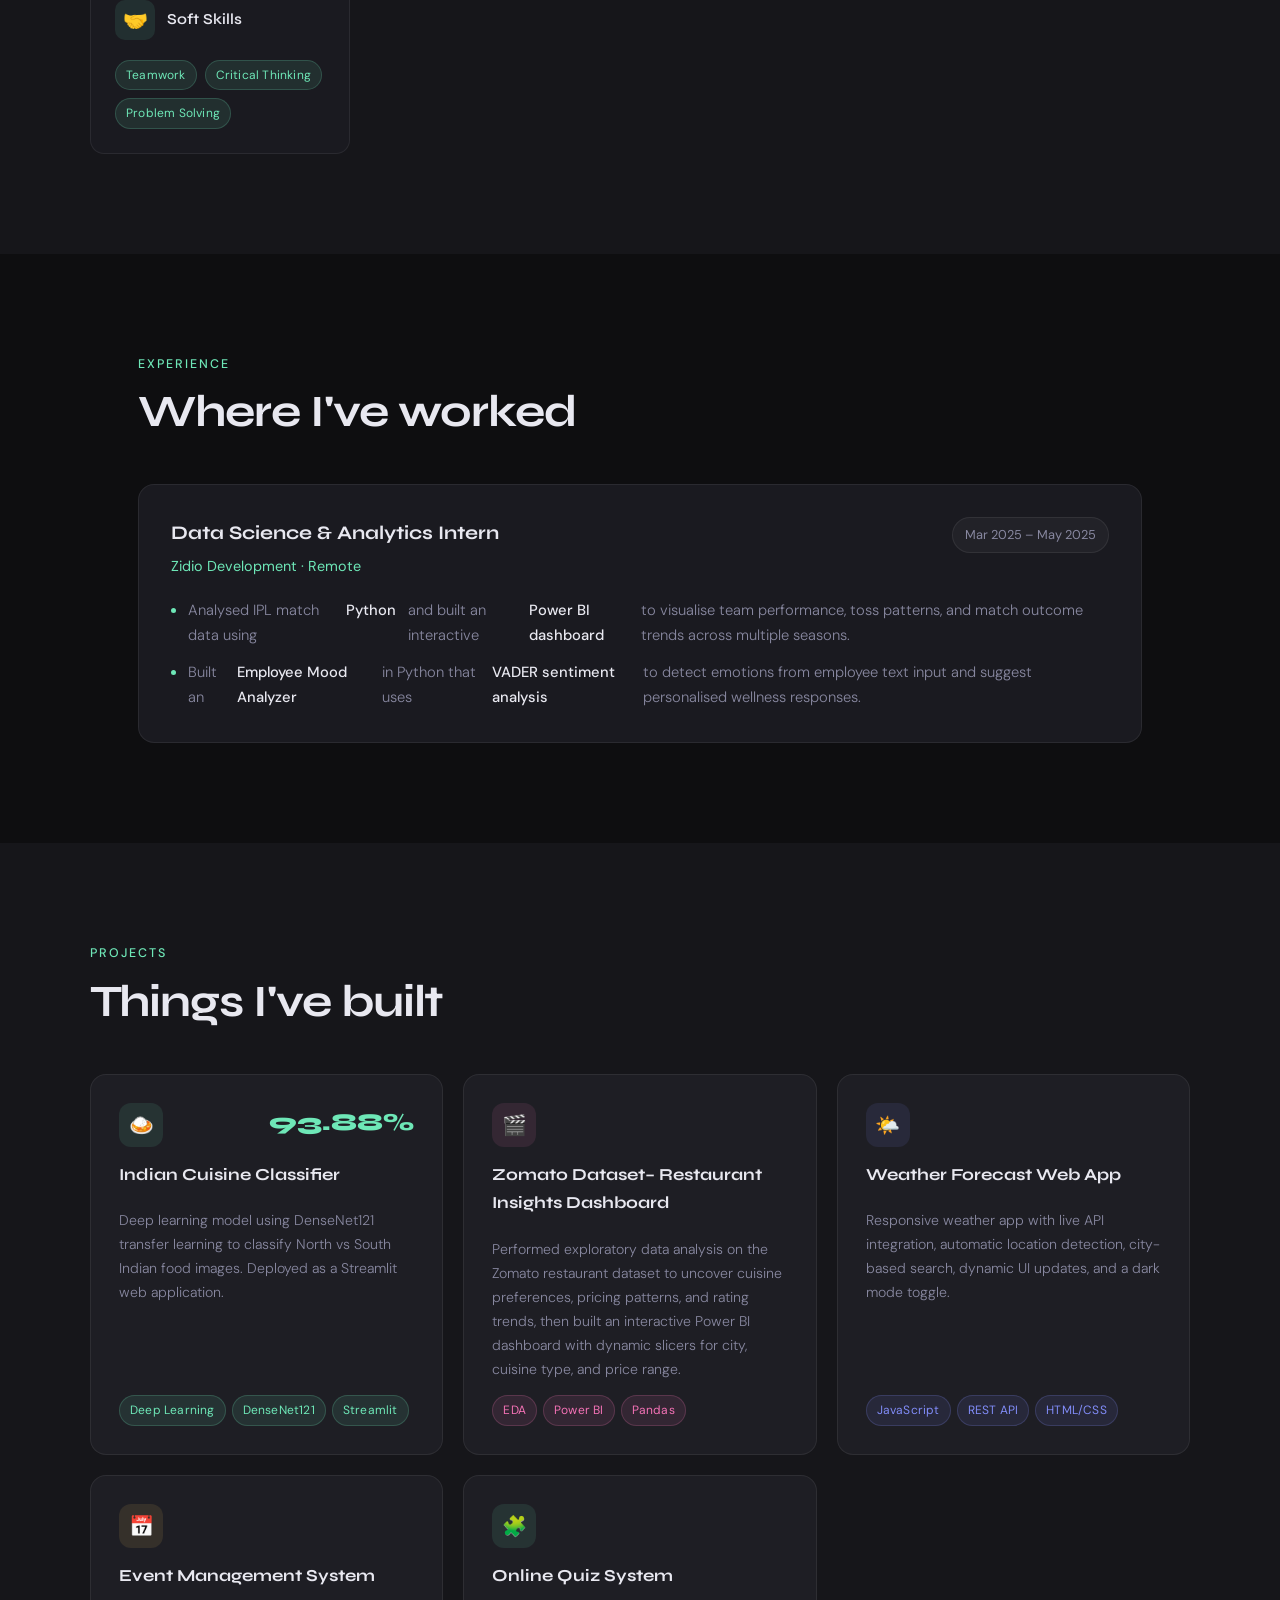
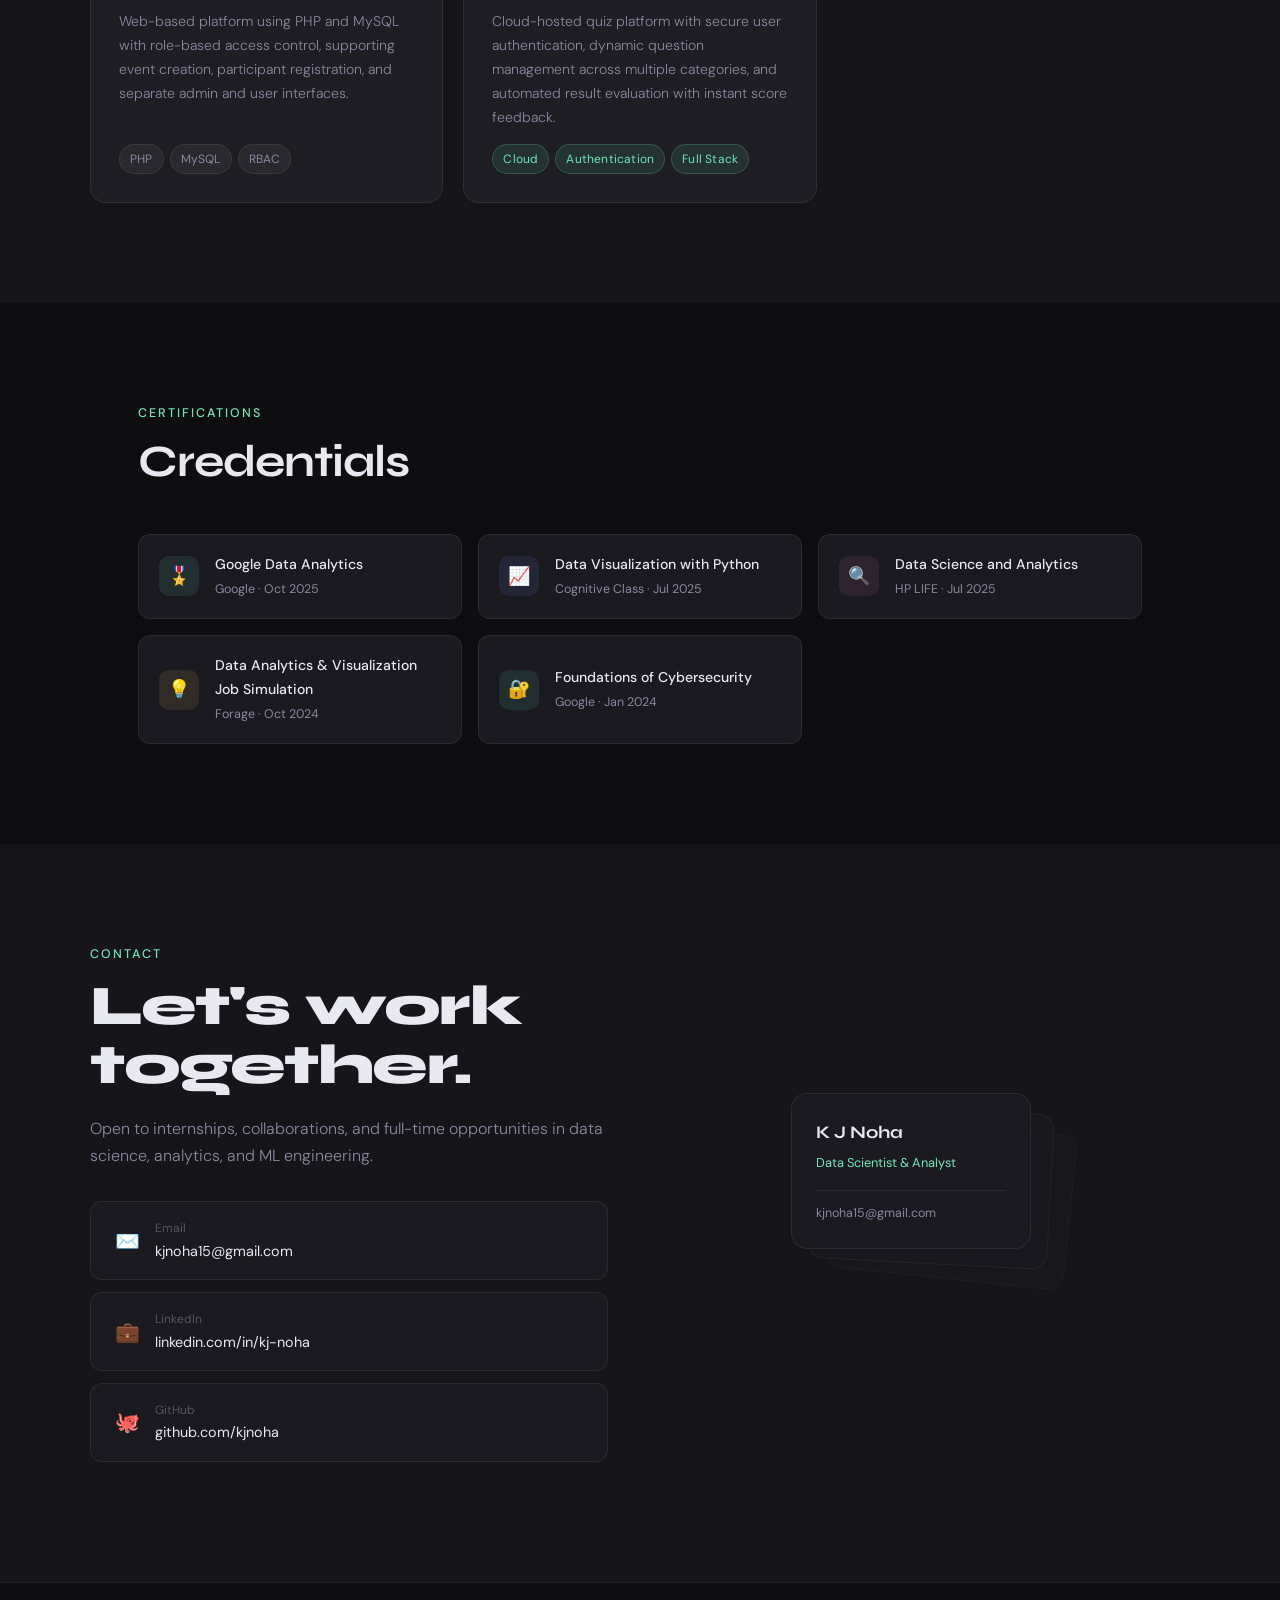
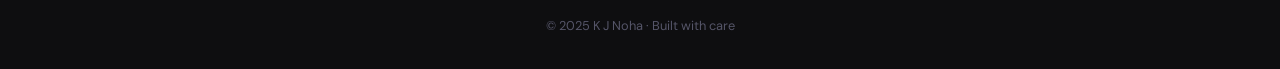
==== commit c918b921: "new file:   flow.mp4 	modified:   index.html 	modified:   script.js 	modified:   style.css" ====
--- a/index.html
+++ b/index.html
@@ -105,7 +105,7 @@
           <!-- The expanding media box -->
           <div class="expansion-media-box">
             <video autoplay muted loop playsinline class="media-img">
-              <source src="earth.mp4" type="video/mp4">
+              <source src="flow.mp4" type="video/mp4">
             </video>
             <div class="media-overlay"></div>
           </div>
@@ -116,6 +116,11 @@
             <h2 class="expansion-title h2-split-left">Next</h2>
             <h2 class="expansion-title h2-split-right">Horizon</h2>
             <p class="expansion-subtext p-split-right">Scroll to Explore</p>
+          </div>
+
+          <!-- Tagline that appears after text splits -->
+          <div class="expansion-tagline">
+            <p class="tagline-text">Designed with purpose.<br>Built with precision.</p>
           </div>
         </div>
       </div>
@@ -292,12 +297,13 @@
           <div class="project-top">
             <div class="project-icon" style="background:rgba(244,114,182,0.1);">🎬</div>
           </div>
-          <div class="project-title">Netflix Dataset — Content Classification</div>
-          <p class="project-desc">Exploratory data analysis on the Netflix titles dataset to uncover genre and regional
-            trends, then trained and compared several ML classification models using accuracy and F1 score.</p>
+          <div class="project-title">Zomato Dataset– Restaurant Insights Dashboard</div>
+          <p class="project-desc">Performed exploratory data analysis on the Zomato restaurant dataset to uncover
+            cuisine preferences, pricing patterns, and rating trends, then built an interactive Power BI dashboard with
+            dynamic slicers for city, cuisine type, and price range.</p>
           <div class="project-tags">
             <span class="tag tag-pink">EDA</span>
-            <span class="tag tag-pink">ML Classification</span>
+            <span class="tag tag-pink">Power BI</span>
             <span class="tag tag-pink">Pandas</span>
           </div>
         </div>
--- a/style.css
+++ b/style.css
@@ -1,1148 +1,1301 @@
 :root {
-      --bg: #0e0e10;
-      --bg2: #16161a;
-      --bg3: #1e1e24;
-      --card: #1a1a20;
-      --border: rgba(255, 255, 255, 0.07);
-      --accent: #6ee7b7;
-      --accent2: #818cf8;
-      --accent3: #f472b6;
-      --text: #e8e8f0;
-      --muted: #8888a0;
-      --dim: #555568;
-    }
-
-    *,
-    *::before,
-    *::after {
-      box-sizing: border-box;
-      margin: 0;
-      padding: 0;
-    }
-
-    html {
-      scroll-behavior: smooth;
-    }
-
-    body {
-      font-family: 'DM Sans', sans-serif;
-      background: var(--bg);
-      color: var(--text);
-      font-size: 16px;
-      line-height: 1.7;
-      overflow-x: hidden;
-    }
-
-    /* ── NOISE TEXTURE OVERLAY ── */
-    body::before {
-      content: '';
-      position: fixed;
-      inset: 0;
-      background-image: url("data:image/svg+xml,%3Csvg viewBox='0 0 200 200' xmlns='http://www.w3.org/2000/svg'%3E%3Cfilter id='n'%3E%3CfeTurbulence type='fractalNoise' baseFrequency='0.9' numOctaves='4' stitchTiles='stitch'/%3E%3C/filter%3E%3Crect width='100%25' height='100%25' filter='url(%23n)' opacity='0.03'/%3E%3C/svg%3E");
-      pointer-events: none;
-      z-index: 0;
-    }
-
-    /* ── NAV ── */
-    nav {
-      position: fixed;
-      top: 0;
-      left: 0;
-      right: 0;
-      z-index: 100;
-      display: flex;
-      align-items: center;
-      justify-content: space-between;
-      padding: 20px 48px;
-      background: rgba(14, 14, 16, 0.85);
-      backdrop-filter: blur(12px);
-      border-bottom: 1px solid var(--border);
-    }
-
-    .nav-logo {
-      font-family: 'Syne', sans-serif;
-      font-weight: 800;
-      font-size: 1.2rem;
-      color: var(--accent);
-      letter-spacing: -0.5px;
-    }
-
-    .nav-links {
-      display: flex;
-      gap: 32px;
-      list-style: none;
-    }
-
-    .nav-links a {
-      text-decoration: none;
-      color: var(--muted);
-      font-size: 0.9rem;
-      font-weight: 400;
-      transition: color 0.2s;
-      letter-spacing: 0.3px;
-    }
-
-    .nav-links a:hover {
-      color: var(--text);
-    }
-
-    /* ── SECTIONS ── */
-    section {
-      position: relative;
-    }
-        /* ── HERO ── */
-    #hero {
-      min-height: 100vh;
-      display: flex;
-      align-items: center;
-      justify-content: center;
-      padding: 140px 48px 80px;
-      max-width: 1300px;
-      margin: 0 auto;
-    }
-
-    .hero-card {
-      display: flex;
-      align-items: center;
-      justify-content: space-between;
-      background: rgba(30, 30, 36, 0.25);
-      border: 1px solid var(--border);
-      border-radius: 32px;
-      padding: 48px;
-      gap: 48px;
-      position: relative;
-      overflow: hidden;
-      box-shadow: 0 20px 80px rgba(0, 0, 0, 0.5);
-      backdrop-filter: blur(16px);
-      width: 100%;
-    }
-
-    .hero-card::before {
-      content: '';
-      position: absolute;
-      top: 0; left: 0; right: 0; bottom: 0;
-      background: radial-gradient(circle at top right, rgba(129, 140, 248, 0.15), transparent 50%),
-                  radial-gradient(circle at bottom left, rgba(110, 231, 183, 0.1), transparent 50%);
-      z-index: 0;
-      pointer-events: none;
-    }
-
-    .hero-content {
-      position: relative;
-      z-index: 10;
-      flex: 1;
-      max-width: 580px;
-    }
-
-    .hero-visual {
-      position: relative;
-      z-index: 10;
-      flex: 0.8;
-      display: flex;
-      justify-content: center;
-    }
-
-    .hero-image-wrapper {
-      position: relative;
-      width: 100%;
-      max-width: 320px;
-      aspect-ratio: 4/5;
-      border-radius: 24px;
-      overflow: hidden;
-      box-shadow: 0 10px 40px rgba(0,0,0,0.5);
-      border: 1px solid rgba(255,255,255,0.1);
-    }
-
-    .hero-image-wrapper img {
-      width: 100%;
-      height: 100%;
-      object-fit: cover;
-    }
-
-    .shading-overlay {
-      position: absolute;
-      inset: 0;
-      background: linear-gradient(to top, rgba(14, 14, 16, 0.9) 0%, transparent 50%);
-      pointer-events: none;
-    }
-
-    .hero-badge {
-      display: inline-flex;
-      align-items: center;
-      gap: 8px;
-      background: rgba(110, 231, 183, 0.1);
-      border: 1px solid rgba(110, 231, 183, 0.2);
-      color: var(--accent);
-      font-size: 0.8rem;
-      font-weight: 500;
-      padding: 6px 14px;
-      border-radius: 100px;
-      margin-bottom: 24px;
-      letter-spacing: 0.5px;
-    }
-
-    .hero-badge::before {
-      content: '';
-      width: 6px;
-      height: 6px;
-      border-radius: 50%;
-      background: var(--accent);
-      animation: pulse 2s ease-in-out infinite;
-    }
-
-    @keyframes pulse {
-      0%, 100% { opacity: 1; transform: scale(1); }
-      50% { opacity: 0.5; transform: scale(0.8); }
-    }
-
-    .hero-name {
-      font-family: 'Syne', sans-serif;
-      font-size: clamp(3rem, 6vw, 4.5rem);
-      font-weight: 800;
-      line-height: 1.05;
-      letter-spacing: -1.5px;
-      margin-bottom: 24px;
-      margin-top: 0;
-    }
-    .hero-name .line2 {
-      color: transparent;
-      -webkit-text-stroke: 1.5px rgba(255, 255, 255, 0.25);
-    }
-
-    .hero-desc {
-      font-size: 1.1rem;
-      color: var(--muted);
-      font-weight: 300;
-      max-width: 520px;
-      margin-bottom: 40px;
-      line-height: 1.8;
-    }
-
-    .hero-desc em {
-      color: var(--accent);
-      font-style: normal;
-      font-weight: 500;
-    }
-
-    .hero-ctas {
-      display: flex;
-      gap: 16px;
-      flex-wrap: wrap;
-      margin-bottom: 64px;
-    }
-
-    .btn-primary {
-      display: inline-flex;
-      align-items: center;
-      gap: 8px;
-      background: var(--accent);
-      color: #0e0e10;
-      font-weight: 600;
-      font-size: 0.9rem;
-      padding: 12px 24px;
-      border-radius: 8px;
-      text-decoration: none;
-      transition: opacity 0.2s, transform 0.2s;
-    }
-
-    .btn-primary:hover {
-      opacity: 0.85;
-      transform: translateY(-1px);
-    }
-
-    .btn-outline {
-      display: inline-flex;
-      align-items: center;
-      gap: 8px;
-      border: 1px solid var(--border);
-      color: var(--text);
-      font-size: 0.9rem;
-      padding: 12px 24px;
-      border-radius: 8px;
-      text-decoration: none;
-      transition: border-color 0.2s, background 0.2s;
-    }
-
-    .btn-outline:hover {
-      border-color: rgba(255, 255, 255, 0.2);
-      background: rgba(255, 255, 255, 0.04);
-    }
-
-    .hero-stats {
-      display: flex;
-      gap: 40px;
-      flex-wrap: wrap;
-      padding-top: 40px;
-      border-top: 1px solid var(--border);
-    }
-
-    .stat-num {
-      font-family: 'Syne', sans-serif;
-      font-size: 2rem;
-      font-weight: 800;
-      color: var(--text);
-    }
-
-    .stat-label {
-      font-size: 0.82rem;
-      color: var(--muted);
-      margin-top: -4px;
-    }
-
-    /* HERO right blob */
-    .hero-glow {
-      position: fixed;
-      top: -200px;
-      right: -200px;
-      width: 700px;
-      height: 700px;
-      background: radial-gradient(circle, rgba(110, 231, 183, 0.06) 0%, transparent 65%);
-      pointer-events: none;
-      z-index: 0;
-    }
-
-    /* ── SCROLL EXPANSION ── */
-    #scroll-expansion {
-      position: relative;
-      height: 300vh;
-      background: var(--bg);
-      z-index: 2;
-    }
-
-    .expansion-sticky {
-      position: sticky;
-      top: 0;
-      height: 100vh;
-      overflow: hidden;
-      display: flex;
-      flex-direction: column;
-      align-items: center;
-      justify-content: center;
-    }
-
-    .expansion-bg {
-      position: absolute;
-      inset: 0;
-      z-index: 0;
-    }
-
-    .expansion-bg .bg-img {
-      width: 100vw;
-      height: 100vh;
-      object-fit: cover;
-      object-position: center;
-    }
-
-    .expansion-bg .bg-overlay {
-      position: absolute;
-      inset: 0;
-      background: rgba(0, 0, 0, 0.75);
-    }
-
-    .expansion-content-wrapper {
-      position: relative;
-      z-index: 10;
-      width: 100%;
-      height: 100vh;
-      display: flex;
-      flex-direction: column;
-      align-items: center;
-      justify-content: center;
-    }
-
-    .media-box-container {
-      display: flex;
-      flex-direction: column;
-      align-items: center;
-      justify-content: center;
-      width: 100%;
-      height: 100vh;
-      position: relative;
-    }
-
-    .expansion-media-box {
-      position: absolute;
-      z-index: 0;
-      top: 50%;
-      left: 50%;
-      transform: translate(-50%, -50%);
-      width: 300px;
-      height: 400px;
-      max-width: 95vw;
-      max-height: 85vh;
-      border-radius: 16px;
-      box-shadow: 0px 0px 50px rgba(0, 0, 0, 0.5);
-      will-change: width, height;
-      overflow: hidden;
-    }
-
-    .expansion-media-box .media-img {
-      width: 100%;
-      height: 100%;
-      object-fit: cover;
-    }
-
-    .expansion-media-box .media-overlay {
-      position: absolute;
-      inset: 0;
-      background: rgba(0, 0, 0, 0.7);
-    }
-
-    .expansion-title-container {
-      display: flex;
-      flex-direction: column;
-      align-items: center;
-      justify-content: center;
-      text-align: center;
-      width: 100%;
-      position: absolute;
-      top: 50%;
-      left: 50%;
-      transform: translate(-50%, -50%);
-      z-index: 10;
-      pointer-events: none;
-      gap: 12px;
-    }
-
-    .expansion-title {
-      font-family: 'Syne', sans-serif;
-      font-size: clamp(3.2rem, 7vw, 6.5rem);
-      font-weight: 800;
-      color: var(--accent2);
-      will-change: transform;
-      text-shadow: 0 4px 30px rgba(0, 0, 0, 0.6);
-      margin: 0;
-      line-height: 1.05;
-    }
-
-    .expansion-subtext {
-      color: var(--accent2);
-      font-size: 1.15rem;
-      font-weight: 500;
-      margin: 0;
-      will-change: transform;
-      text-shadow: 0 2px 10px rgba(0, 0, 0, 0.6);
-    }
-
-    /* ── ABOUT ── */
-    #about {
-      padding: 100px 48px;
-      max-width: 1100px;
-      margin: 0 auto;
-    }
-
-    .section-label {
-      font-size: 0.78rem;
-      font-weight: 500;
-      letter-spacing: 2px;
-      text-transform: uppercase;
-      color: var(--accent);
-      margin-bottom: 12px;
-    }
-
-    .section-title {
-      font-family: 'Syne', sans-serif;
-      font-size: clamp(1.8rem, 4vw, 2.8rem);
-      font-weight: 700;
-      letter-spacing: -1px;
-      margin-bottom: 48px;
-      line-height: 1.1;
-    }
-
-    .about-grid {
-      display: grid;
-      grid-template-columns: 1fr 1fr;
-      gap: 48px;
-      align-items: start;
-    }
-
-    .about-text p {
-      color: var(--muted);
-      margin-bottom: 20px;
-      font-weight: 300;
-      line-height: 1.85;
-    }
-
-    .about-text p strong {
-      color: var(--text);
-      font-weight: 500;
-    }
-
-    .about-info {
-      display: flex;
-      flex-direction: column;
-      gap: 16px;
-    }
-
-    .info-row {
-      display: flex;
-      align-items: center;
-      gap: 12px;
-      padding: 14px 18px;
-      background: var(--card);
-      border: 1px solid var(--border);
-      border-radius: 10px;
-      font-size: 0.88rem;
-      transition: border-color 0.2s;
-    }
-
-    .info-row:hover {
-      border-color: rgba(255, 255, 255, 0.15);
-    }
-
-    .info-row .info-icon {
-      width: 32px;
-      height: 32px;
-      border-radius: 8px;
-      display: flex;
-      align-items: center;
-      justify-content: center;
-      font-size: 15px;
-      flex-shrink: 0;
-    }
-
-    .info-row .info-label {
-      color: var(--dim);
-      font-size: 0.75rem;
-    }
-
-    .info-row .info-value {
-      color: var(--text);
-    }
-
-    .info-row a {
-      color: var(--accent);
-      text-decoration: none;
-    }
-
-    .info-row a:hover {
-      text-decoration: underline;
-    }
-
-    /* ── SKILLS ── */
-    #skills {
-      padding: 100px 48px;
-      background: var(--bg2);
-      max-width: 100%;
-    }
-
-    #skills .inner {
-      max-width: 1100px;
-      margin: 0 auto;
-    }
-
-    .skills-grid {
-      display: grid;
-      grid-template-columns: repeat(auto-fit, minmax(240px, 1fr));
-      gap: 20px;
-    }
-
-    .skill-card {
-      background: var(--card);
-      border: 1px solid var(--border);
-      border-radius: 14px;
-      padding: 24px;
-      transition: border-color 0.2s, transform 0.2s;
-    }
-
-    .skill-card:hover {
-      border-color: rgba(255, 255, 255, 0.15);
-      transform: translateY(-2px);
-    }
-
-    .skill-card-header {
-      display: flex;
-      align-items: center;
-      gap: 12px;
-      margin-bottom: 20px;
-    }
-
-    .skill-icon {
-      width: 40px;
-      height: 40px;
-      border-radius: 10px;
-      display: flex;
-      align-items: center;
-      justify-content: center;
-      font-size: 18px;
-    }
-
-    .skill-card-title {
-      font-family: 'Syne', sans-serif;
-      font-weight: 600;
-      font-size: 0.95rem;
-    }
-
-    .skill-tags {
-      display: flex;
-      flex-wrap: wrap;
-      gap: 8px;
-    }
-
-    .tag {
-      font-size: 0.75rem;
-      padding: 4px 10px;
-      border-radius: 100px;
-      font-weight: 400;
-      letter-spacing: 0.2px;
-    }
-
-    .tag-green {
-      background: rgba(110, 231, 183, 0.1);
-      color: var(--accent);
-      border: 1px solid rgba(110, 231, 183, 0.2);
-    }
-
-    .tag-purple {
-      background: rgba(129, 140, 248, 0.1);
-      color: var(--accent2);
-      border: 1px solid rgba(129, 140, 248, 0.2);
-    }
-
-    .tag-pink {
-      background: rgba(244, 114, 182, 0.1);
-      color: var(--accent3);
-      border: 1px solid rgba(244, 114, 182, 0.2);
-    }
-
-    .tag-gray {
-      background: rgba(255, 255, 255, 0.05);
-      color: var(--muted);
-      border: 1px solid var(--border);
-    }
-
-    /* ── EXPERIENCE ── */
-    #experience {
-      padding: 100px 48px;
-      max-width: 1100px;
-      margin: 0 auto;
-    }
-
-    .exp-card {
-      background: var(--card);
-      border: 1px solid var(--border);
-      border-radius: 16px;
-      padding: 32px;
-      transition: border-color 0.2s;
-    }
-
-    .exp-card:hover {
-      border-color: rgba(255, 255, 255, 0.15);
-    }
-
-    .exp-header {
-      display: flex;
-      justify-content: space-between;
-      align-items: flex-start;
-      flex-wrap: wrap;
-      gap: 12px;
-      margin-bottom: 20px;
-    }
-
-    .exp-title {
-      font-family: 'Syne', sans-serif;
-      font-size: 1.2rem;
-      font-weight: 700;
-    }
-
-    .exp-company {
-      color: var(--accent);
-      font-size: 0.9rem;
-      margin-top: 4px;
-    }
-
-    .exp-date {
-      font-size: 0.8rem;
-      color: var(--muted);
-      background: rgba(255, 255, 255, 0.04);
-      border: 1px solid var(--border);
-      padding: 6px 12px;
-      border-radius: 100px;
-      white-space: nowrap;
-    }
-
-    .exp-list {
-      list-style: none;
-      display: flex;
-      flex-direction: column;
-      gap: 12px;
-    }
-
-    .exp-list li {
-      display: flex;
-      gap: 12px;
-      color: var(--muted);
-      font-size: 0.92rem;
-      font-weight: 300;
-      line-height: 1.7;
-    }
-
-    .exp-list li::before {
-      content: '';
-      width: 5px;
-      height: 5px;
-      border-radius: 50%;
-      background: var(--accent);
-      margin-top: 10px;
-      flex-shrink: 0;
-    }
-
-    .exp-list li strong {
-      color: var(--text);
-      font-weight: 500;
-    }
-
-    /* ── PROJECTS ── */
-    #projects {
-      padding: 100px 48px;
-      background: var(--bg2);
-    }
-
-    #projects .inner {
-      max-width: 1100px;
-      margin: 0 auto;
-    }
-
-    .projects-grid {
-      display: grid;
-      grid-template-columns: repeat(auto-fit, minmax(320px, 1fr));
-      gap: 20px;
-    }
-
-    .project-card {
-      background: var(--bg3);
-      border: 1px solid var(--border);
-      border-radius: 16px;
-      padding: 28px;
-      display: flex;
-      flex-direction: column;
-      gap: 14px;
-      transition: border-color 0.2s, transform 0.2s;
-      position: relative;
-      overflow: hidden;
-    }
-
-    .project-card::before {
-      content: '';
-      position: absolute;
-      top: 0;
-      left: 0;
-      right: 0;
-      height: 2px;
-      background: linear-gradient(90deg, var(--accent), var(--accent2));
-      opacity: 0;
-      transition: opacity 0.3s;
-    }
-
-    .project-card:hover {
-      border-color: rgba(255, 255, 255, 0.15);
-      transform: translateY(-3px);
-    }
-
-    .project-card:hover::before {
-      opacity: 1;
-    }
-
-    .project-top {
-      display: flex;
-      justify-content: space-between;
-      align-items: flex-start;
-    }
-
-    .project-icon {
-      width: 44px;
-      height: 44px;
-      border-radius: 12px;
-      display: flex;
-      align-items: center;
-      justify-content: center;
-      font-size: 20px;
-    }
-
-    .project-title {
-      font-family: 'Syne', sans-serif;
-      font-weight: 700;
-      font-size: 1.05rem;
-      margin-bottom: 6px;
-    }
-
-    .project-desc {
-      color: var(--muted);
-      font-size: 0.88rem;
-      font-weight: 300;
-      line-height: 1.7;
-      flex: 1;
-    }
-
-    .project-tags {
-      display: flex;
-      flex-wrap: wrap;
-      gap: 6px;
-    }
-
-    .project-accuracy {
-      font-family: 'Syne', sans-serif;
-      font-size: 1.5rem;
-      font-weight: 800;
-      color: var(--accent);
-    }
-
-    /* ── CERTIFICATIONS ── */
-    #certifications {
-      padding: 100px 48px;
-      max-width: 1100px;
-      margin: 0 auto;
-    }
-
-    .certs-grid {
-      display: grid;
-      grid-template-columns: repeat(auto-fit, minmax(280px, 1fr));
-      gap: 16px;
-    }
-
-    .cert-card {
-      display: flex;
-      align-items: center;
-      gap: 16px;
-      background: var(--card);
-      border: 1px solid var(--border);
-      border-radius: 12px;
-      padding: 18px 20px;
-      transition: border-color 0.2s;
-    }
-
-    .cert-card:hover {
-      border-color: rgba(255, 255, 255, 0.15);
-    }
-
-    .cert-icon {
-      width: 40px;
-      height: 40px;
-      border-radius: 10px;
-      display: flex;
-      align-items: center;
-      justify-content: center;
-      font-size: 18px;
-      flex-shrink: 0;
-    }
-
-    .cert-name {
-      font-weight: 500;
-      font-size: 0.88rem;
-      margin-bottom: 2px;
-    }
-
-    .cert-issuer {
-      font-size: 0.78rem;
-      color: var(--muted);
-    }
-
-    /* ── CONTACT ── */
-    #contact {
-      padding: 100px 48px 120px;
-      background: var(--bg2);
-    }
-
-    #contact .inner {
-      max-width: 1100px;
-      margin: 0 auto;
-    }
-
-    .contact-wrap {
-      display: grid;
-      grid-template-columns: 1fr 1fr;
-      gap: 64px;
-      align-items: center;
-    }
-
-    .contact-headline {
-      font-family: 'Syne', sans-serif;
-      font-size: clamp(2rem, 5vw, 3.5rem);
-      font-weight: 800;
-      letter-spacing: -1.5px;
-      line-height: 1.05;
-      margin-bottom: 20px;
-    }
-
-    .contact-sub {
-      color: var(--muted);
-      font-weight: 300;
-      margin-bottom: 32px;
-    }
-
-    .contact-links {
-      display: flex;
-      flex-direction: column;
-      gap: 12px;
-    }
-
-    .contact-link {
-      display: flex;
-      align-items: center;
-      gap: 12px;
-      padding: 16px 20px;
-      background: var(--card);
-      border: 1px solid var(--border);
-      border-radius: 12px;
-      text-decoration: none;
-      color: var(--text);
-      font-size: 0.9rem;
-      transition: border-color 0.2s, background 0.2s;
-    }
-
-    .contact-link:hover {
-      border-color: rgba(255, 255, 255, 0.2);
-      background: rgba(255, 255, 255, 0.04);
-    }
-
-    .contact-link .cl-icon {
-      font-size: 20px;
-      width: 32px;
-      text-align: center;
-    }
-
-    .contact-link .cl-label {
-      color: var(--dim);
-      font-size: 0.75rem;
-      display: block;
-    }
-
-    .contact-link .cl-val {
-      color: var(--text);
-    }
-
-    .contact-visual {
-      display: flex;
-      align-items: center;
-      justify-content: center;
-    }
-
-    .contact-card-stack {
-      position: relative;
-      width: 280px;
-      height: 220px;
-    }
-
-    .contact-card-stack .cc {
-      position: absolute;
-      width: 240px;
-      background: var(--card);
-      border: 1px solid var(--border);
-      border-radius: 16px;
-      padding: 24px;
-    }
-
-    .cc:nth-child(1) {
-      top: 30px;
-      left: 40px;
-      transform: rotate(6deg);
-      opacity: 0.4;
-    }
-
-    .cc:nth-child(2) {
-      top: 15px;
-      left: 20px;
-      transform: rotate(3deg);
-      opacity: 0.65;
-    }
-
-    .cc:nth-child(3) {
-      top: 0;
-      left: 0;
-      transform: rotate(0);
-      opacity: 1;
-      z-index: 3;
-    }
-
-    .cc-name {
-      font-family: 'Syne', sans-serif;
-      font-size: 1.1rem;
-      font-weight: 700;
-      margin-bottom: 4px;
-    }
-
-    .cc-role {
-      font-size: 0.8rem;
-      color: var(--accent);
-      margin-bottom: 16px;
-    }
-
-    .cc-line {
-      height: 1px;
-      background: var(--border);
-      margin-bottom: 12px;
-    }
-
-    .cc-email {
-      font-size: 0.78rem;
-      color: var(--muted);
-    }
-
-    /* ── FOOTER ── */
-    footer {
-      text-align: center;
-      padding: 32px;
-      font-size: 0.8rem;
-      color: var(--dim);
-      border-top: 1px solid var(--border);
-      position: relative;
-      z-index: 1;
-    }
-
-    /* ── DIVIDER ── */
-    .divider {
-      border: none;
-      border-top: 1px solid var(--border);
-    }
-
-    /* ── GLOWING EFFECT ── */
-    .project-card,
-    .exp-card,
-    .skill-card {
-      position: relative;
-      z-index: 1;
-      --start: 0;
-      --active: 0;
-      --spread: 40;
-    }
-
-    .project-card::after,
-    .exp-card::after,
-    .skill-card::after {
-      content: "";
-      position: absolute;
-      inset: -2px;
-      border-radius: inherit;
-      padding: 2px;
-      background: radial-gradient(circle, #dd7bbb 10%, transparent 20%),
-        radial-gradient(circle at 40% 40%, #d79f1e 5%, transparent 15%),
-        radial-gradient(circle at 60% 60%, #5a922c 10%, transparent 20%),
-        radial-gradient(circle at 40% 60%, #4c7894 10%, transparent 20%),
-        repeating-conic-gradient(from 236.84deg at 50% 50%,
-          #dd7bbb 0%,
-          #d79f1e 5%,
-          #5a922c 10%,
-          #4c7894 15%,
-          #dd7bbb 20%);
-      background-attachment: fixed;
-      opacity: var(--active, 0);
-      transition: opacity 0.3s;
-      z-index: -1;
-      pointer-events: none;
-      -webkit-mask:
-        linear-gradient(#fff 0 0) content-box,
-        conic-gradient(from calc((var(--start) - var(--spread)) * 1deg), transparent 0deg, #fff, transparent calc(var(--spread) * 2deg));
-      -webkit-mask-composite: xor;
-      mask:
-        linear-gradient(#fff 0 0) content-box,
-        conic-gradient(from calc((var(--start) - var(--spread)) * 1deg), transparent 0deg, #fff, transparent calc(var(--spread) * 2deg));
-      mask-composite: exclude;
-    }
-
-    /* ── RESPONSIVE ── */
-    @media (max-width: 768px) {
-      .hero-card {
-        flex-direction: column;
-        padding: 32px;
-        gap: 32px;
-      }
-
-      .hero-visual {
-        width: 100%;
-      }
-
-      .hero-image-wrapper {
-        max-width: 100%;
-        aspect-ratio: 1/1;
-      }
-
-      nav {
-        padding: 16px 24px;
-      }
-
-      .nav-links {
-        display: none;
-      }
-
-      #hero,
-      #about,
-      #skills,
-      #experience,
-      #projects,
-      #certifications,
-      #contact {
-        padding: 80px 24px;
-      }
-
-      .about-grid,
-      .contact-wrap {
-        grid-template-columns: 1fr;
-      }
-
-      .contact-visual {
-        display: none;
-      }
-
-      .hero-stats {
-        gap: 24px;
-      }
-    }
-
-    /* ── ANIMATIONS ── */
-    .fade-in {
-      opacity: 0;
-      transform: translateY(24px);
-      transition: opacity 0.6s cubic-bezier(0.2, 0.8, 0.2, 1), transform 0.6s cubic-bezier(0.2, 0.8, 0.2, 1);
-    }
-    .fade-in.visible { opacity: 1; transform: none; }
-
-    .slide-in-left {
-      opacity: 0;
-      transform: translateX(-50px);
-      transition: opacity 0.7s cubic-bezier(0.2, 0.8, 0.2, 1), transform 0.7s cubic-bezier(0.2, 0.8, 0.2, 1);
-    }
-    .slide-in-left.visible { opacity: 1; transform: none; }
-
-    .slide-in-right {
-      opacity: 0;
-      transform: translateX(50px);
-      transition: opacity 0.7s cubic-bezier(0.2, 0.8, 0.2, 1), transform 0.7s cubic-bezier(0.2, 0.8, 0.2, 1);
-    }
-    .slide-in-right.visible { opacity: 1; transform: none; }
-
-    .flip-in {
-      opacity: 0;
-      transform: perspective(1000px) rotateX(45deg) translateY(20px);
-      transition: opacity 0.6s cubic-bezier(0.2, 0.8, 0.2, 1), transform 0.6s cubic-bezier(0.2, 0.8, 0.2, 1);
-      transform-origin: top;
-    }
-    .flip-in.visible { opacity: 1; transform: perspective(1000px) rotateX(0deg) translateY(0); }
-
-    .reveal-up {
-      opacity: 0;
-      transform: translateY(60px);
-      transition: opacity 0.8s ease, transform 0.8s cubic-bezier(0.2, 0.8, 0.2, 1);
-    }
-    .reveal-up.visible { opacity: 1; transform: none; }
-
-    .zoom-blur-in {
-      opacity: 0;
-      filter: blur(10px);
-      transform: scale(0.9);
-      transition: opacity 0.7s ease, filter 0.7s ease, transform 0.7s cubic-bezier(0.2, 0.8, 0.2, 1);
-    }
-    .zoom-blur-in.visible { opacity: 1; filter: blur(0); transform: scale(1); }
-
-    .pop-in {
-      opacity: 0;
-      transform: scale(0.8);
-      transition: opacity 0.5s ease, transform 0.6s cubic-bezier(0.34, 1.56, 0.64, 1);
-    }
-    .pop-in.visible { opacity: 1; transform: scale(1); }
-
-    .rotate-in {
-      opacity: 0;
-      transform: rotate(-5deg) translateX(-30px);
-      transition: opacity 0.7s ease, transform 0.7s cubic-bezier(0.2, 0.8, 0.2, 1);
-    }
-    .rotate-in.visible { opacity: 1; transform: none; }+  --bg: #0e0e10;
+  --bg2: #16161a;
+  --bg3: #1e1e24;
+  --card: #1a1a20;
+  --border: rgba(255, 255, 255, 0.07);
+  --accent: #6ee7b7;
+  --accent2: #818cf8;
+  --accent3: #f472b6;
+  --text: #e8e8f0;
+  --muted: #8888a0;
+  --dim: #555568;
+}
+
+*,
+*::before,
+*::after {
+  box-sizing: border-box;
+  margin: 0;
+  padding: 0;
+}
+
+html {
+  scroll-behavior: smooth;
+}
+
+body {
+  font-family: 'DM Sans', sans-serif;
+  background: var(--bg);
+  color: var(--text);
+  font-size: 16px;
+  line-height: 1.7;
+  overflow-x: hidden;
+}
+
+/* ── NOISE TEXTURE OVERLAY ── */
+body::before {
+  content: '';
+  position: fixed;
+  inset: 0;
+  background-image: url("data:image/svg+xml,%3Csvg viewBox='0 0 200 200' xmlns='http://www.w3.org/2000/svg'%3E%3Cfilter id='n'%3E%3CfeTurbulence type='fractalNoise' baseFrequency='0.9' numOctaves='4' stitchTiles='stitch'/%3E%3C/filter%3E%3Crect width='100%25' height='100%25' filter='url(%23n)' opacity='0.03'/%3E%3C/svg%3E");
+  pointer-events: none;
+  z-index: 0;
+}
+
+/* ── NAV ── */
+nav {
+  position: fixed;
+  top: 0;
+  left: 0;
+  right: 0;
+  z-index: 100;
+  display: flex;
+  align-items: center;
+  justify-content: space-between;
+  padding: 20px 48px;
+  background: rgba(14, 14, 16, 0.85);
+  backdrop-filter: blur(12px);
+  border-bottom: 1px solid var(--border);
+}
+
+.nav-logo {
+  font-family: 'Syne', sans-serif;
+  font-weight: 800;
+  font-size: 1.2rem;
+  color: var(--accent);
+  letter-spacing: -0.5px;
+}
+
+.nav-links {
+  display: flex;
+  gap: 32px;
+  list-style: none;
+}
+
+.nav-links a {
+  text-decoration: none;
+  color: var(--muted);
+  font-size: 0.9rem;
+  font-weight: 400;
+  transition: color 0.2s;
+  letter-spacing: 0.3px;
+}
+
+.nav-links a:hover {
+  color: var(--text);
+}
+
+.hamburger {
+  display: none;
+  flex-direction: column;
+  gap: 6px;
+  cursor: pointer;
+  z-index: 200;
+}
+
+.hamburger span {
+  width: 28px;
+  height: 2px;
+  background: var(--text);
+  transition: all 0.3s ease-in-out;
+}
+
+/* ── SECTIONS ── */
+section {
+  position: relative;
+}
+
+/* ── HERO ── */
+#hero {
+  min-height: 100vh;
+  display: flex;
+  align-items: center;
+  justify-content: center;
+  padding: 140px 48px 80px;
+  max-width: 1300px;
+  margin: 0 auto;
+}
+
+.hero-card {
+  display: flex;
+  flex-direction: row-reverse;
+  align-items: center;
+  justify-content: space-between;
+  background: rgba(30, 30, 36, 0.25);
+  border: 1px solid var(--border);
+  border-radius: 32px;
+  padding: 48px;
+  gap: 48px;
+  position: relative;
+  overflow: hidden;
+  box-shadow: 0 20px 80px rgba(0, 0, 0, 0.5);
+  backdrop-filter: blur(16px);
+  width: 100%;
+}
+
+.hero-card::before {
+  content: '';
+  position: absolute;
+  top: 0;
+  left: 0;
+  right: 0;
+  bottom: 0;
+  background: radial-gradient(circle at top right, rgba(129, 140, 248, 0.15), transparent 50%),
+    radial-gradient(circle at bottom left, rgba(110, 231, 183, 0.1), transparent 50%);
+  z-index: 0;
+  pointer-events: none;
+}
+
+.hero-content {
+  position: relative;
+  z-index: 10;
+  flex: 1;
+  max-width: 580px;
+}
+
+.hero-visual {
+  position: relative;
+  z-index: 10;
+  flex: 0.8;
+  display: flex;
+  justify-content: center;
+}
+
+.hero-image-wrapper {
+  position: relative;
+  width: 100%;
+  max-width: 320px;
+  aspect-ratio: 4/5;
+  border-radius: 24px;
+  overflow: hidden;
+  box-shadow: 0 10px 40px rgba(0, 0, 0, 0.5);
+  border: 1px solid rgba(255, 255, 255, 0.1);
+}
+
+.hero-image-wrapper img {
+  width: 100%;
+  height: 100%;
+  object-fit: cover;
+}
+
+.shading-overlay {
+  position: absolute;
+  inset: 0;
+  background: linear-gradient(to top, rgba(14, 14, 16, 0.9) 0%, transparent 50%);
+  pointer-events: none;
+}
+
+.hero-badge {
+  display: inline-flex;
+  align-items: center;
+  gap: 8px;
+  background: rgba(110, 231, 183, 0.1);
+  border: 1px solid rgba(110, 231, 183, 0.2);
+  color: var(--accent);
+  font-size: 0.8rem;
+  font-weight: 500;
+  padding: 6px 14px;
+  border-radius: 100px;
+  margin-bottom: 24px;
+  letter-spacing: 0.5px;
+}
+
+.hero-badge::before {
+  content: '';
+  width: 6px;
+  height: 6px;
+  border-radius: 50%;
+  background: var(--accent);
+  animation: pulse 2s ease-in-out infinite;
+}
+
+@keyframes pulse {
+
+  0%,
+  100% {
+    opacity: 1;
+    transform: scale(1);
+  }
+
+  50% {
+    opacity: 0.5;
+    transform: scale(0.8);
+  }
+}
+
+.hero-name {
+  font-family: 'Syne', sans-serif;
+  font-size: clamp(3rem, 6vw, 4.5rem);
+  font-weight: 800;
+  line-height: 1.05;
+  letter-spacing: -1.5px;
+  margin-bottom: 24px;
+  margin-top: 0;
+}
+
+.hero-name .line2 {
+  color: transparent;
+  -webkit-text-stroke: 1.5px rgba(255, 255, 255, 0.25);
+}
+
+.hero-desc {
+  font-size: 1.1rem;
+  color: var(--muted);
+  font-weight: 300;
+  max-width: 520px;
+  margin-bottom: 40px;
+  line-height: 1.8;
+}
+
+.hero-desc em {
+  color: var(--accent);
+  font-style: normal;
+  font-weight: 500;
+}
+
+.hero-ctas {
+  display: flex;
+  gap: 16px;
+  flex-wrap: wrap;
+  margin-bottom: 64px;
+}
+
+.btn-primary {
+  display: inline-flex;
+  align-items: center;
+  gap: 8px;
+  background: var(--accent);
+  color: #0e0e10;
+  font-weight: 600;
+  font-size: 0.9rem;
+  padding: 12px 24px;
+  border-radius: 8px;
+  text-decoration: none;
+  transition: opacity 0.2s, transform 0.2s;
+}
+
+.btn-primary:hover {
+  opacity: 0.85;
+  transform: translateY(-1px);
+}
+
+.btn-outline {
+  display: inline-flex;
+  align-items: center;
+  gap: 8px;
+  border: 1px solid var(--border);
+  color: var(--text);
+  font-size: 0.9rem;
+  padding: 12px 24px;
+  border-radius: 8px;
+  text-decoration: none;
+  transition: border-color 0.2s, background 0.2s;
+}
+
+.btn-outline:hover {
+  border-color: rgba(255, 255, 255, 0.2);
+  background: rgba(255, 255, 255, 0.04);
+}
+
+.hero-stats {
+  display: flex;
+  gap: 40px;
+  flex-wrap: wrap;
+  padding-top: 40px;
+  border-top: 1px solid var(--border);
+}
+
+.stat-num {
+  font-family: 'Syne', sans-serif;
+  font-size: 2rem;
+  font-weight: 800;
+  color: var(--text);
+}
+
+.stat-label {
+  font-size: 0.82rem;
+  color: var(--muted);
+  margin-top: -4px;
+}
+
+/* HERO right blob */
+.hero-glow {
+  position: fixed;
+  top: -200px;
+  right: -200px;
+  width: 700px;
+  height: 700px;
+  background: radial-gradient(circle, rgba(110, 231, 183, 0.06) 0%, transparent 65%);
+  pointer-events: none;
+  z-index: 0;
+}
+
+/* ── SCROLL EXPANSION ── */
+#scroll-expansion {
+  position: relative;
+  height: 300vh;
+  background: var(--bg);
+  z-index: 2;
+}
+
+.expansion-sticky {
+  position: sticky;
+  top: 0;
+  height: 100vh;
+  overflow: hidden;
+  display: flex;
+  flex-direction: column;
+  align-items: center;
+  justify-content: center;
+}
+
+.expansion-bg {
+  position: absolute;
+  inset: 0;
+  z-index: 0;
+}
+
+.expansion-bg .bg-img {
+  width: 100vw;
+  height: 100vh;
+  object-fit: cover;
+  object-position: center;
+}
+
+.expansion-bg .bg-overlay {
+  position: absolute;
+  inset: 0;
+  background: rgba(0, 0, 0, 0.75);
+}
+
+.expansion-content-wrapper {
+  position: relative;
+  z-index: 10;
+  width: 100%;
+  height: 100vh;
+  display: flex;
+  flex-direction: column;
+  align-items: center;
+  justify-content: center;
+}
+
+.media-box-container {
+  display: flex;
+  flex-direction: column;
+  align-items: center;
+  justify-content: center;
+  width: 100%;
+  height: 100vh;
+  position: relative;
+}
+
+.expansion-media-box {
+  position: absolute;
+  z-index: 0;
+  top: 50%;
+  left: 50%;
+  transform: translate(-50%, -50%);
+  width: 300px;
+  height: 400px;
+  max-width: 95vw;
+  max-height: 85vh;
+  border-radius: 16px;
+  box-shadow: 0px 0px 50px rgba(0, 0, 0, 0.5);
+  will-change: width, height;
+  overflow: hidden;
+}
+
+.expansion-media-box .media-img {
+  width: 100%;
+  height: 100%;
+  object-fit: cover;
+}
+
+.expansion-media-box .media-overlay {
+  position: absolute;
+  inset: 0;
+  background: rgba(0, 0, 0, 0.7);
+}
+
+.expansion-title-container {
+  display: flex;
+  flex-direction: column;
+  align-items: center;
+  justify-content: center;
+  text-align: center;
+  width: 100%;
+  position: absolute;
+  top: 50%;
+  left: 50%;
+  transform: translate(-50%, -50%);
+  z-index: 10;
+  pointer-events: none;
+  gap: 12px;
+}
+
+.expansion-title {
+  font-family: 'Syne', sans-serif;
+  font-size: clamp(3.2rem, 7vw, 6.5rem);
+  font-weight: 800;
+  color: var(--accent2);
+  will-change: transform;
+  text-shadow: 0 4px 30px rgba(0, 0, 0, 0.6);
+  margin: 0;
+  line-height: 1.05;
+}
+
+.expansion-subtext {
+  color: var(--accent2);
+  font-size: 1.15rem;
+  font-weight: 500;
+  margin: 0;
+  will-change: transform;
+  text-shadow: 0 2px 10px rgba(0, 0, 0, 0.6);
+}
+
+/* ── EXPANSION TAGLINE ── */
+.expansion-tagline {
+  position: absolute;
+  z-index: 20;
+  top: 50%;
+  left: 50%;
+  transform: translate(-50%, -50%);
+  text-align: center;
+  opacity: 0;
+  pointer-events: none;
+  will-change: opacity, transform;
+  transition: opacity 0.1s ease;
+}
+
+.tagline-text {
+  font-family: 'Syne', sans-serif;
+  font-size: clamp(1.4rem, 3.5vw, 2.8rem);
+  font-weight: 700;
+  letter-spacing: -0.5px;
+  line-height: 1.4;
+  color: transparent;
+  background: linear-gradient(135deg, var(--accent) 0%, var(--accent2) 50%, var(--accent3) 100%);
+  -webkit-background-clip: text;
+  background-clip: text;
+  text-shadow: none;
+  margin: 0;
+}
+
+/* ── ABOUT ── */
+#about {
+  padding: 100px 48px;
+  max-width: 1100px;
+  margin: 0 auto;
+}
+
+.section-label {
+  font-size: 0.78rem;
+  font-weight: 500;
+  letter-spacing: 2px;
+  text-transform: uppercase;
+  color: var(--accent);
+  margin-bottom: 12px;
+}
+
+.section-title {
+  font-family: 'Syne', sans-serif;
+  font-size: clamp(1.8rem, 4vw, 2.8rem);
+  font-weight: 700;
+  letter-spacing: -1px;
+  margin-bottom: 48px;
+  line-height: 1.1;
+}
+
+.about-grid {
+  display: grid;
+  grid-template-columns: 1fr 1fr;
+  gap: 48px;
+  align-items: start;
+}
+
+.about-text p {
+  color: var(--muted);
+  margin-bottom: 20px;
+  font-weight: 300;
+  line-height: 1.85;
+}
+
+.about-text p strong {
+  color: var(--text);
+  font-weight: 500;
+}
+
+.about-info {
+  display: flex;
+  flex-direction: column;
+  gap: 16px;
+}
+
+.info-row {
+  display: flex;
+  align-items: center;
+  gap: 12px;
+  padding: 14px 18px;
+  background: var(--card);
+  border: 1px solid var(--border);
+  border-radius: 10px;
+  font-size: 0.88rem;
+  transition: border-color 0.2s;
+}
+
+.info-row:hover {
+  border-color: rgba(255, 255, 255, 0.15);
+}
+
+.info-row .info-icon {
+  width: 32px;
+  height: 32px;
+  border-radius: 8px;
+  display: flex;
+  align-items: center;
+  justify-content: center;
+  font-size: 15px;
+  flex-shrink: 0;
+}
+
+.info-row .info-label {
+  color: var(--dim);
+  font-size: 0.75rem;
+}
+
+.info-row .info-value {
+  color: var(--text);
+}
+
+.info-row a {
+  color: var(--accent);
+  text-decoration: none;
+}
+
+.info-row a:hover {
+  text-decoration: underline;
+}
+
+/* ── SKILLS ── */
+#skills {
+  padding: 100px 48px;
+  background: var(--bg2);
+  max-width: 100%;
+}
+
+#skills .inner {
+  max-width: 1100px;
+  margin: 0 auto;
+}
+
+.skills-grid {
+  display: grid;
+  grid-template-columns: repeat(auto-fit, minmax(240px, 1fr));
+  gap: 20px;
+}
+
+.skill-card {
+  background: var(--card);
+  border: 1px solid var(--border);
+  border-radius: 14px;
+  padding: 24px;
+  transition: border-color 0.2s, transform 0.2s;
+}
+
+.skill-card:hover {
+  border-color: rgba(255, 255, 255, 0.15);
+  transform: translateY(-2px);
+}
+
+.skill-card-header {
+  display: flex;
+  align-items: center;
+  gap: 12px;
+  margin-bottom: 20px;
+}
+
+.skill-icon {
+  width: 40px;
+  height: 40px;
+  border-radius: 10px;
+  display: flex;
+  align-items: center;
+  justify-content: center;
+  font-size: 18px;
+}
+
+.skill-card-title {
+  font-family: 'Syne', sans-serif;
+  font-weight: 600;
+  font-size: 0.95rem;
+}
+
+.skill-tags {
+  display: flex;
+  flex-wrap: wrap;
+  gap: 8px;
+}
+
+.tag {
+  font-size: 0.75rem;
+  padding: 4px 10px;
+  border-radius: 100px;
+  font-weight: 400;
+  letter-spacing: 0.2px;
+}
+
+.tag-green {
+  background: rgba(110, 231, 183, 0.1);
+  color: var(--accent);
+  border: 1px solid rgba(110, 231, 183, 0.2);
+}
+
+.tag-purple {
+  background: rgba(129, 140, 248, 0.1);
+  color: var(--accent2);
+  border: 1px solid rgba(129, 140, 248, 0.2);
+}
+
+.tag-pink {
+  background: rgba(244, 114, 182, 0.1);
+  color: var(--accent3);
+  border: 1px solid rgba(244, 114, 182, 0.2);
+}
+
+.tag-gray {
+  background: rgba(255, 255, 255, 0.05);
+  color: var(--muted);
+  border: 1px solid var(--border);
+}
+
+/* ── EXPERIENCE ── */
+#experience {
+  padding: 100px 48px;
+  max-width: 1100px;
+  margin: 0 auto;
+}
+
+.exp-card {
+  background: var(--card);
+  border: 1px solid var(--border);
+  border-radius: 16px;
+  padding: 32px;
+  transition: border-color 0.2s;
+}
+
+.exp-card:hover {
+  border-color: rgba(255, 255, 255, 0.15);
+}
+
+.exp-header {
+  display: flex;
+  justify-content: space-between;
+  align-items: flex-start;
+  flex-wrap: wrap;
+  gap: 12px;
+  margin-bottom: 20px;
+}
+
+.exp-title {
+  font-family: 'Syne', sans-serif;
+  font-size: 1.2rem;
+  font-weight: 700;
+}
+
+.exp-company {
+  color: var(--accent);
+  font-size: 0.9rem;
+  margin-top: 4px;
+}
+
+.exp-date {
+  font-size: 0.8rem;
+  color: var(--muted);
+  background: rgba(255, 255, 255, 0.04);
+  border: 1px solid var(--border);
+  padding: 6px 12px;
+  border-radius: 100px;
+  white-space: nowrap;
+}
+
+.exp-list {
+  list-style: none;
+  display: flex;
+  flex-direction: column;
+  gap: 12px;
+}
+
+.exp-list li {
+  display: flex;
+  gap: 12px;
+  color: var(--muted);
+  font-size: 0.92rem;
+  font-weight: 300;
+  line-height: 1.7;
+}
+
+.exp-list li::before {
+  content: '';
+  width: 5px;
+  height: 5px;
+  border-radius: 50%;
+  background: var(--accent);
+  margin-top: 10px;
+  flex-shrink: 0;
+}
+
+.exp-list li strong {
+  color: var(--text);
+  font-weight: 500;
+}
+
+/* ── PROJECTS ── */
+#projects {
+  padding: 100px 48px;
+  background: var(--bg2);
+}
+
+#projects .inner {
+  max-width: 1100px;
+  margin: 0 auto;
+}
+
+.projects-grid {
+  display: grid;
+  grid-template-columns: repeat(auto-fit, minmax(320px, 1fr));
+  gap: 20px;
+}
+
+.project-card {
+  background: var(--bg3);
+  border: 1px solid var(--border);
+  border-radius: 16px;
+  padding: 28px;
+  display: flex;
+  flex-direction: column;
+  gap: 14px;
+  transition: border-color 0.2s, transform 0.2s;
+  position: relative;
+  overflow: hidden;
+}
+
+.project-card::before {
+  content: '';
+  position: absolute;
+  top: 0;
+  left: 0;
+  right: 0;
+  height: 2px;
+  background: linear-gradient(90deg, var(--accent), var(--accent2));
+  opacity: 0;
+  transition: opacity 0.3s;
+}
+
+.project-card:hover {
+  border-color: rgba(255, 255, 255, 0.15);
+  transform: translateY(-3px);
+}
+
+.project-card:hover::before {
+  opacity: 1;
+}
+
+.project-top {
+  display: flex;
+  justify-content: space-between;
+  align-items: flex-start;
+}
+
+.project-icon {
+  width: 44px;
+  height: 44px;
+  border-radius: 12px;
+  display: flex;
+  align-items: center;
+  justify-content: center;
+  font-size: 20px;
+}
+
+.project-title {
+  font-family: 'Syne', sans-serif;
+  font-weight: 700;
+  font-size: 1.05rem;
+  margin-bottom: 6px;
+}
+
+.project-desc {
+  color: var(--muted);
+  font-size: 0.88rem;
+  font-weight: 300;
+  line-height: 1.7;
+  flex: 1;
+}
+
+.project-tags {
+  display: flex;
+  flex-wrap: wrap;
+  gap: 6px;
+}
+
+.project-accuracy {
+  font-family: 'Syne', sans-serif;
+  font-size: 1.5rem;
+  font-weight: 800;
+  color: var(--accent);
+}
+
+/* ── CERTIFICATIONS ── */
+#certifications {
+  padding: 100px 48px;
+  max-width: 1100px;
+  margin: 0 auto;
+}
+
+.certs-grid {
+  display: grid;
+  grid-template-columns: repeat(auto-fit, minmax(280px, 1fr));
+  gap: 16px;
+}
+
+.cert-card {
+  display: flex;
+  align-items: center;
+  gap: 16px;
+  background: var(--card);
+  border: 1px solid var(--border);
+  border-radius: 12px;
+  padding: 18px 20px;
+  transition: border-color 0.2s;
+}
+
+.cert-card:hover {
+  border-color: rgba(255, 255, 255, 0.15);
+}
+
+.cert-icon {
+  width: 40px;
+  height: 40px;
+  border-radius: 10px;
+  display: flex;
+  align-items: center;
+  justify-content: center;
+  font-size: 18px;
+  flex-shrink: 0;
+}
+
+.cert-name {
+  font-weight: 500;
+  font-size: 0.88rem;
+  margin-bottom: 2px;
+}
+
+.cert-issuer {
+  font-size: 0.78rem;
+  color: var(--muted);
+}
+
+/* ── CONTACT ── */
+#contact {
+  padding: 100px 48px 120px;
+  background: var(--bg2);
+}
+
+#contact .inner {
+  max-width: 1100px;
+  margin: 0 auto;
+}
+
+.contact-wrap {
+  display: grid;
+  grid-template-columns: 1fr 1fr;
+  gap: 64px;
+  align-items: center;
+}
+
+.contact-headline {
+  font-family: 'Syne', sans-serif;
+  font-size: clamp(2rem, 5vw, 3.5rem);
+  font-weight: 800;
+  letter-spacing: -1.5px;
+  line-height: 1.05;
+  margin-bottom: 20px;
+}
+
+.contact-sub {
+  color: var(--muted);
+  font-weight: 300;
+  margin-bottom: 32px;
+}
+
+.contact-links {
+  display: flex;
+  flex-direction: column;
+  gap: 12px;
+}
+
+.contact-link {
+  display: flex;
+  align-items: center;
+  gap: 12px;
+  padding: 16px 20px;
+  background: var(--card);
+  border: 1px solid var(--border);
+  border-radius: 12px;
+  text-decoration: none;
+  color: var(--text);
+  font-size: 0.9rem;
+  transition: border-color 0.2s, background 0.2s;
+}
+
+.contact-link:hover {
+  border-color: rgba(255, 255, 255, 0.2);
+  background: rgba(255, 255, 255, 0.04);
+}
+
+.contact-link .cl-icon {
+  font-size: 20px;
+  width: 32px;
+  text-align: center;
+}
+
+.contact-link .cl-label {
+  color: var(--dim);
+  font-size: 0.75rem;
+  display: block;
+}
+
+.contact-link .cl-val {
+  color: var(--text);
+}
+
+.contact-visual {
+  display: flex;
+  align-items: center;
+  justify-content: center;
+}
+
+.contact-card-stack {
+  position: relative;
+  width: 280px;
+  height: 220px;
+}
+
+.contact-card-stack .cc {
+  position: absolute;
+  width: 240px;
+  background: var(--card);
+  border: 1px solid var(--border);
+  border-radius: 16px;
+  padding: 24px;
+}
+
+.cc:nth-child(1) {
+  top: 30px;
+  left: 40px;
+  transform: rotate(6deg);
+  opacity: 0.4;
+}
+
+.cc:nth-child(2) {
+  top: 15px;
+  left: 20px;
+  transform: rotate(3deg);
+  opacity: 0.65;
+}
+
+.cc:nth-child(3) {
+  top: 0;
+  left: 0;
+  transform: rotate(0);
+  opacity: 1;
+  z-index: 3;
+}
+
+.cc-name {
+  font-family: 'Syne', sans-serif;
+  font-size: 1.1rem;
+  font-weight: 700;
+  margin-bottom: 4px;
+}
+
+.cc-role {
+  font-size: 0.8rem;
+  color: var(--accent);
+  margin-bottom: 16px;
+}
+
+.cc-line {
+  height: 1px;
+  background: var(--border);
+  margin-bottom: 12px;
+}
+
+.cc-email {
+  font-size: 0.78rem;
+  color: var(--muted);
+}
+
+/* ── FOOTER ── */
+footer {
+  text-align: center;
+  padding: 32px;
+  font-size: 0.8rem;
+  color: var(--dim);
+  border-top: 1px solid var(--border);
+  position: relative;
+  z-index: 1;
+}
+
+/* ── DIVIDER ── */
+.divider {
+  border: none;
+  border-top: 1px solid var(--border);
+}
+
+/* ── GLOWING EFFECT ── */
+.project-card,
+.exp-card,
+.skill-card {
+  position: relative;
+  z-index: 1;
+  --start: 0;
+  --active: 0;
+  --spread: 40;
+}
+
+.project-card::after,
+.exp-card::after,
+.skill-card::after {
+  content: "";
+  position: absolute;
+  inset: -2px;
+  border-radius: inherit;
+  padding: 2px;
+  background: radial-gradient(circle, #dd7bbb 10%, transparent 20%),
+    radial-gradient(circle at 40% 40%, #d79f1e 5%, transparent 15%),
+    radial-gradient(circle at 60% 60%, #5a922c 10%, transparent 20%),
+    radial-gradient(circle at 40% 60%, #4c7894 10%, transparent 20%),
+    repeating-conic-gradient(from 236.84deg at 50% 50%,
+      #dd7bbb 0%,
+      #d79f1e 5%,
+      #5a922c 10%,
+      #4c7894 15%,
+      #dd7bbb 20%);
+  background-attachment: fixed;
+  opacity: var(--active, 0);
+  transition: opacity 0.3s;
+  z-index: -1;
+  pointer-events: none;
+  -webkit-mask:
+    linear-gradient(#fff 0 0) content-box,
+    conic-gradient(from calc((var(--start) - var(--spread)) * 1deg), transparent 0deg, #fff, transparent calc(var(--spread) * 2deg));
+  -webkit-mask-composite: xor;
+  mask:
+    linear-gradient(#fff 0 0) content-box,
+    conic-gradient(from calc((var(--start) - var(--spread)) * 1deg), transparent 0deg, #fff, transparent calc(var(--spread) * 2deg));
+  mask-composite: exclude;
+}
+
+/* ── RESPONSIVE ── */
+@media (max-width: 768px) {
+  .hamburger {
+    display: flex;
+  }
+
+  nav {
+    padding: 16px 24px;
+  }
+
+  .nav-links {
+    display: flex;
+    position: fixed;
+    top: 0;
+    right: -100%;
+    width: 100%;
+    height: 100vh;
+    background: rgba(14, 14, 16, 0.98);
+    backdrop-filter: blur(16px);
+    flex-direction: column;
+    justify-content: center;
+    align-items: center;
+    transition: right 0.4s ease-in-out;
+    gap: 32px;
+    z-index: 100;
+    margin: 0;
+  }
+
+  .nav-links.active {
+    right: 0;
+  }
+
+  .nav-links a {
+    font-size: 1.2rem;
+  }
+
+  .hamburger.active span:nth-child(1) {
+    transform: translateY(8px) rotate(45deg);
+  }
+
+  .hamburger.active span:nth-child(2) {
+    opacity: 0;
+  }
+
+  .hamburger.active span:nth-child(3) {
+    transform: translateY(-8px) rotate(-45deg);
+  }
+
+  .hero-card {
+    flex-direction: column;
+    padding: 32px;
+    gap: 32px;
+  }
+
+  .hero-visual {
+    width: 100%;
+  }
+
+  .hero-image-wrapper {
+    max-width: 100%;
+    aspect-ratio: 1/1;
+  }
+
+  #hero,
+  #about,
+  #skills,
+  #experience,
+  #projects,
+  #certifications,
+  #contact {
+    padding: 80px 24px;
+  }
+
+  .about-grid,
+  .contact-wrap {
+    grid-template-columns: 1fr;
+  }
+
+  .contact-visual {
+    display: none;
+  }
+
+  .hero-stats {
+    gap: 24px;
+  }
+}
+
+@media (max-width: 480px) {
+  .hero-card {
+    padding: 24px 16px;
+  }
+
+  .projects-grid {
+    grid-template-columns: 1fr;
+  }
+
+  #hero,
+  #about,
+  #skills,
+  #experience,
+  #projects,
+  #certifications,
+  #contact {
+    padding: 60px 16px;
+  }
+
+  .hero-name {
+    font-size: clamp(2.5rem, 10vw, 3rem);
+  }
+}
+
+/* ── ANIMATIONS ── */
+.fade-in {
+  opacity: 0;
+  transform: translateY(24px);
+  transition: opacity 0.6s cubic-bezier(0.2, 0.8, 0.2, 1), transform 0.6s cubic-bezier(0.2, 0.8, 0.2, 1);
+}
+
+.fade-in.visible {
+  opacity: 1;
+  transform: none;
+}
+
+.slide-in-left {
+  opacity: 0;
+  transform: translateX(-50px);
+  transition: opacity 0.7s cubic-bezier(0.2, 0.8, 0.2, 1), transform 0.7s cubic-bezier(0.2, 0.8, 0.2, 1);
+}
+
+.slide-in-left.visible {
+  opacity: 1;
+  transform: none;
+}
+
+.slide-in-right {
+  opacity: 0;
+  transform: translateX(50px);
+  transition: opacity 0.7s cubic-bezier(0.2, 0.8, 0.2, 1), transform 0.7s cubic-bezier(0.2, 0.8, 0.2, 1);
+}
+
+.slide-in-right.visible {
+  opacity: 1;
+  transform: none;
+}
+
+.flip-in {
+  opacity: 0;
+  transform: perspective(1000px) rotateX(45deg) translateY(20px);
+  transition: opacity 0.6s cubic-bezier(0.2, 0.8, 0.2, 1), transform 0.6s cubic-bezier(0.2, 0.8, 0.2, 1);
+  transform-origin: top;
+}
+
+.flip-in.visible {
+  opacity: 1;
+  transform: perspective(1000px) rotateX(0deg) translateY(0);
+}
+
+.reveal-up {
+  opacity: 0;
+  transform: translateY(60px);
+  transition: opacity 0.8s ease, transform 0.8s cubic-bezier(0.2, 0.8, 0.2, 1);
+}
+
+.reveal-up.visible {
+  opacity: 1;
+  transform: none;
+}
+
+.zoom-blur-in {
+  opacity: 0;
+  filter: blur(10px);
+  transform: scale(0.9);
+  transition: opacity 0.7s ease, filter 0.7s ease, transform 0.7s cubic-bezier(0.2, 0.8, 0.2, 1);
+}
+
+.zoom-blur-in.visible {
+  opacity: 1;
+  filter: blur(0);
+  transform: scale(1);
+}
+
+.pop-in {
+  opacity: 0;
+  transform: scale(0.8);
+  transition: opacity 0.5s ease, transform 0.6s cubic-bezier(0.34, 1.56, 0.64, 1);
+}
+
+.pop-in.visible {
+  opacity: 1;
+  transform: scale(1);
+}
+
+.rotate-in {
+  opacity: 0;
+  transform: rotate(-5deg) translateX(-30px);
+  transition: opacity 0.7s ease, transform 0.7s cubic-bezier(0.2, 0.8, 0.2, 1);
+}
+
+.rotate-in.visible {
+  opacity: 1;
+  transform: none;
+}
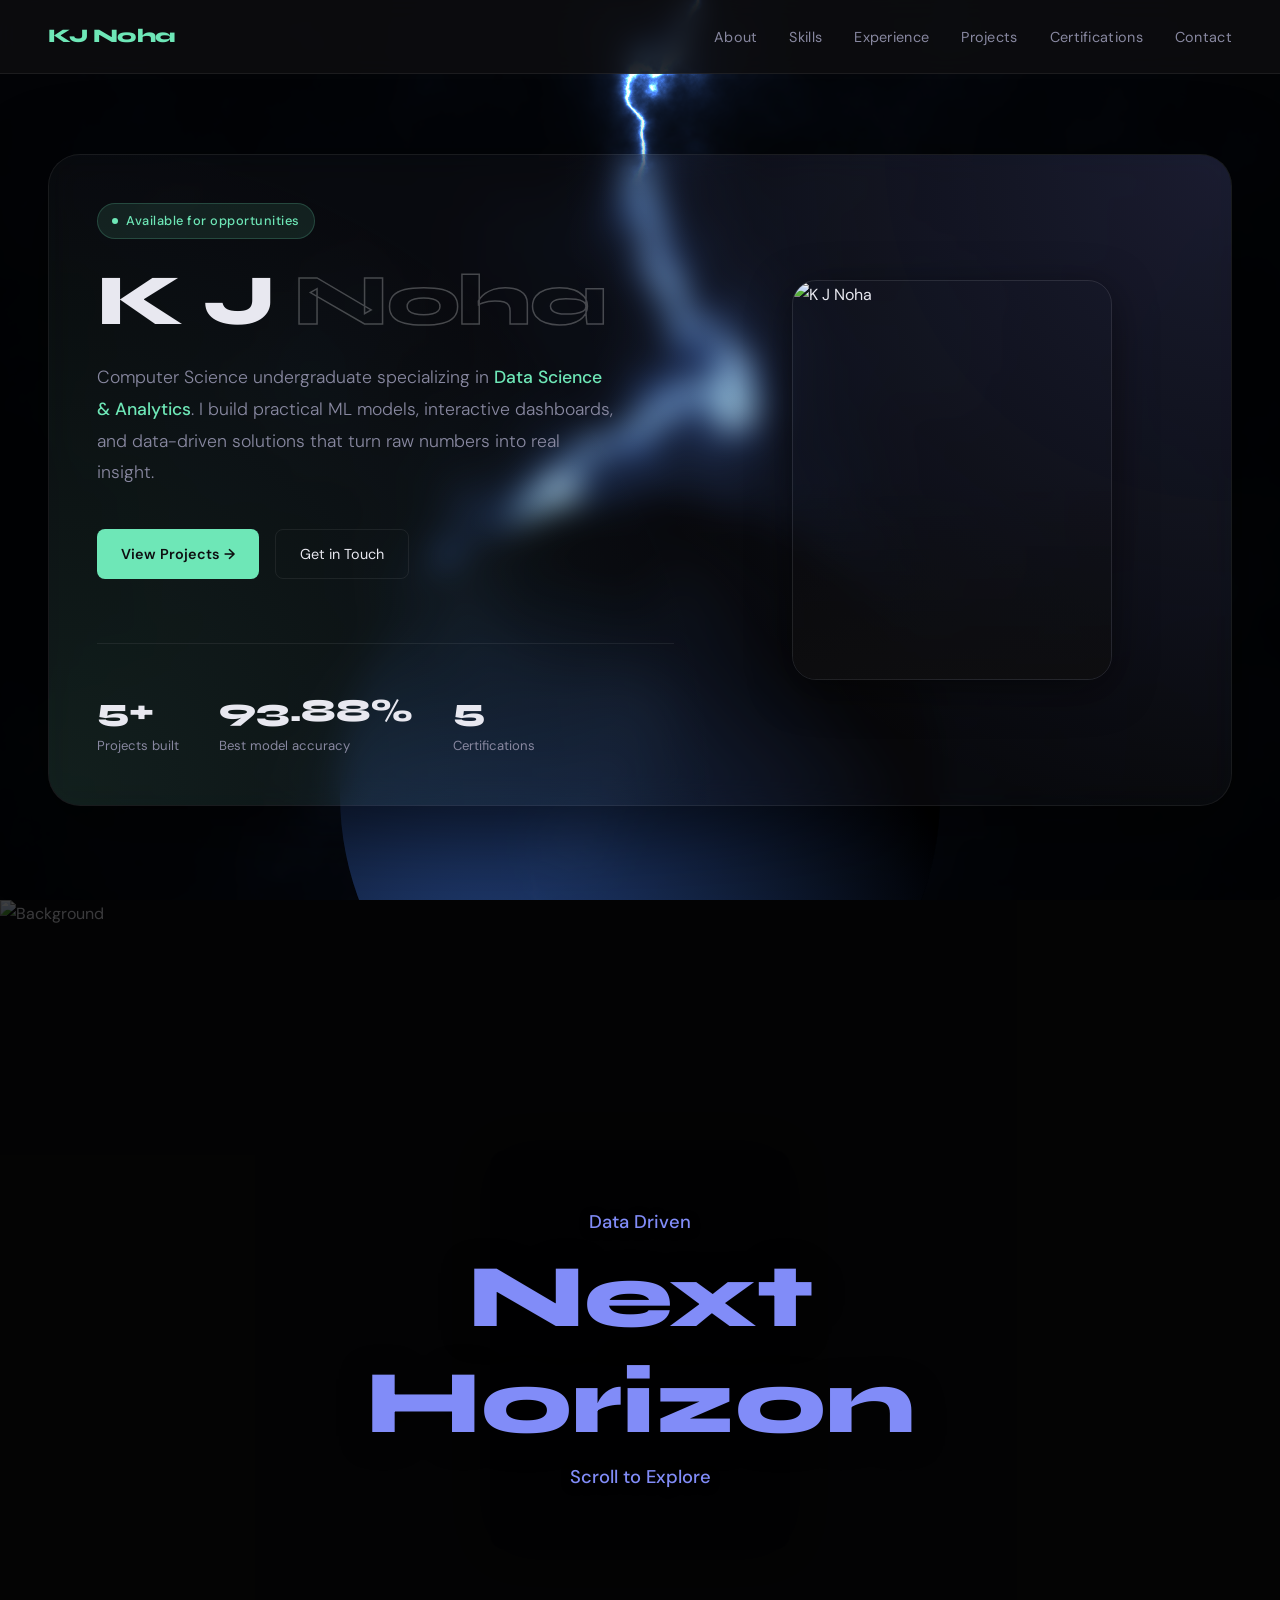
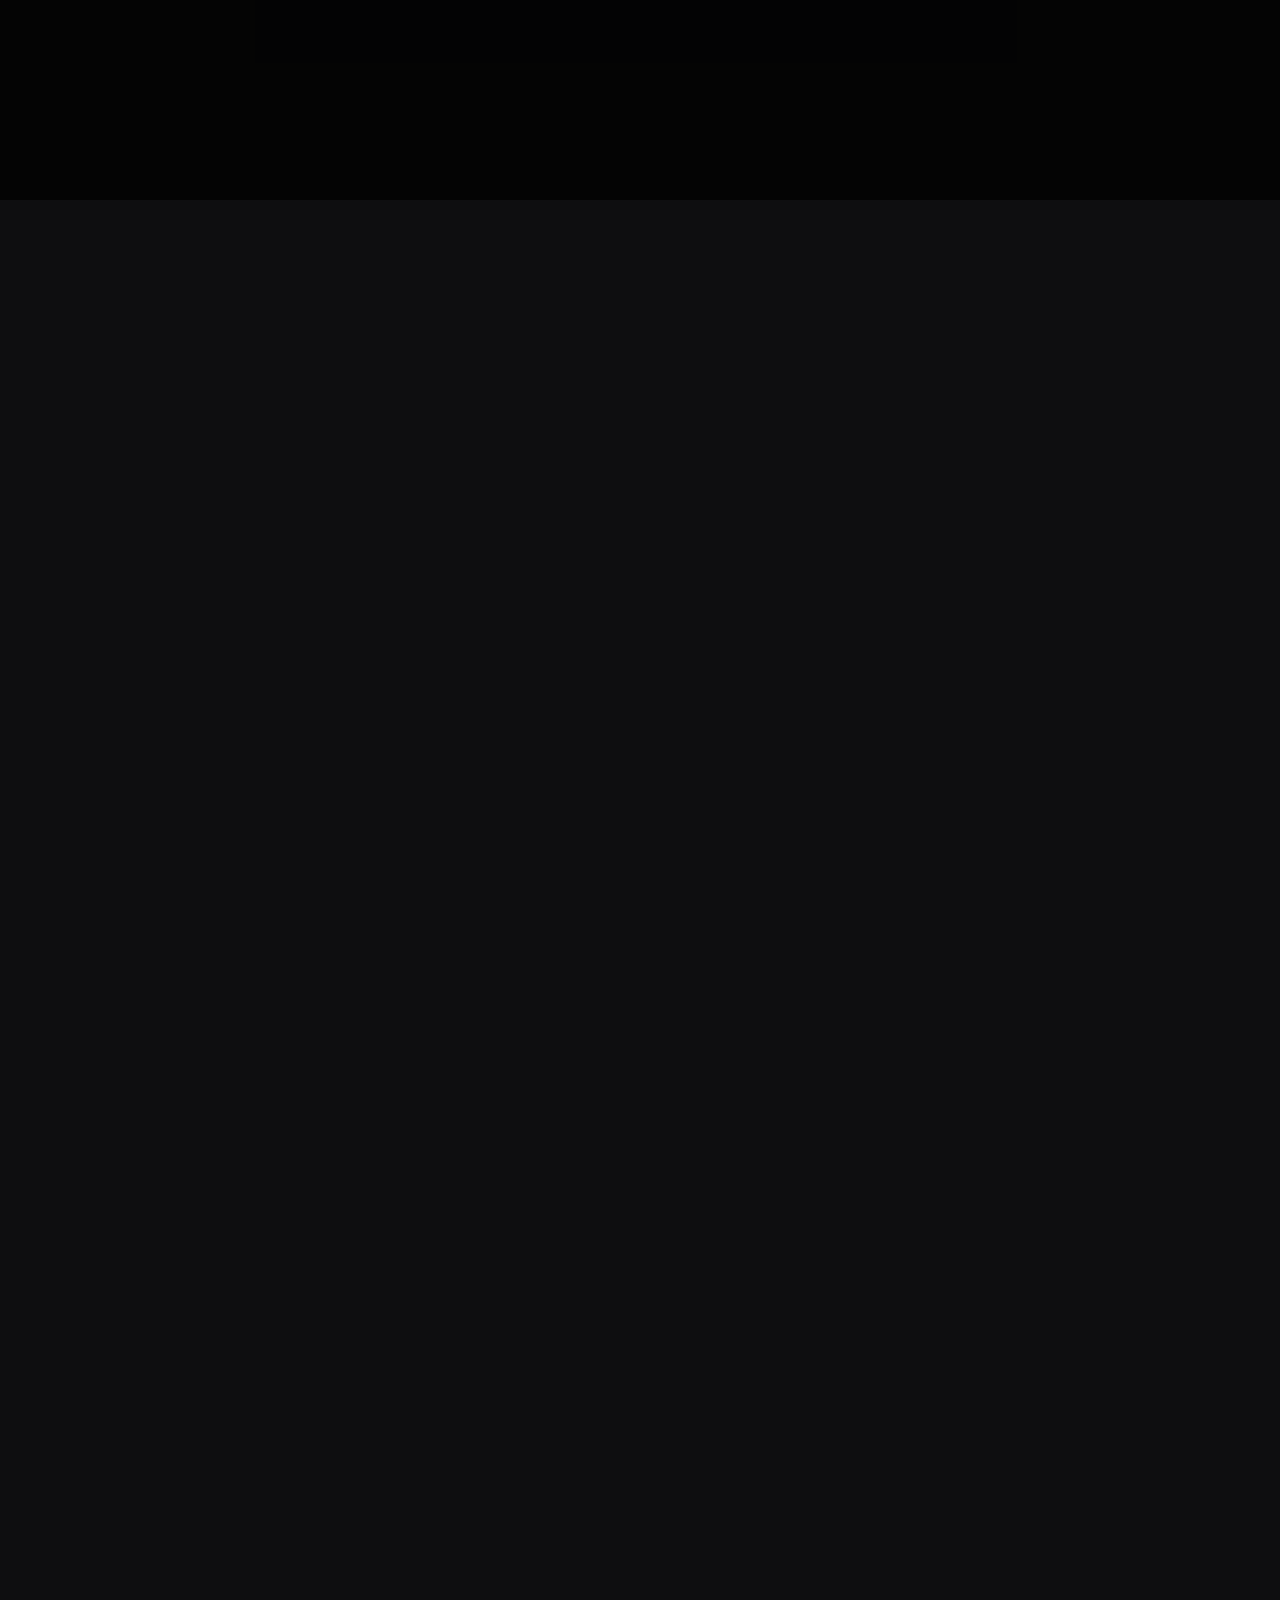
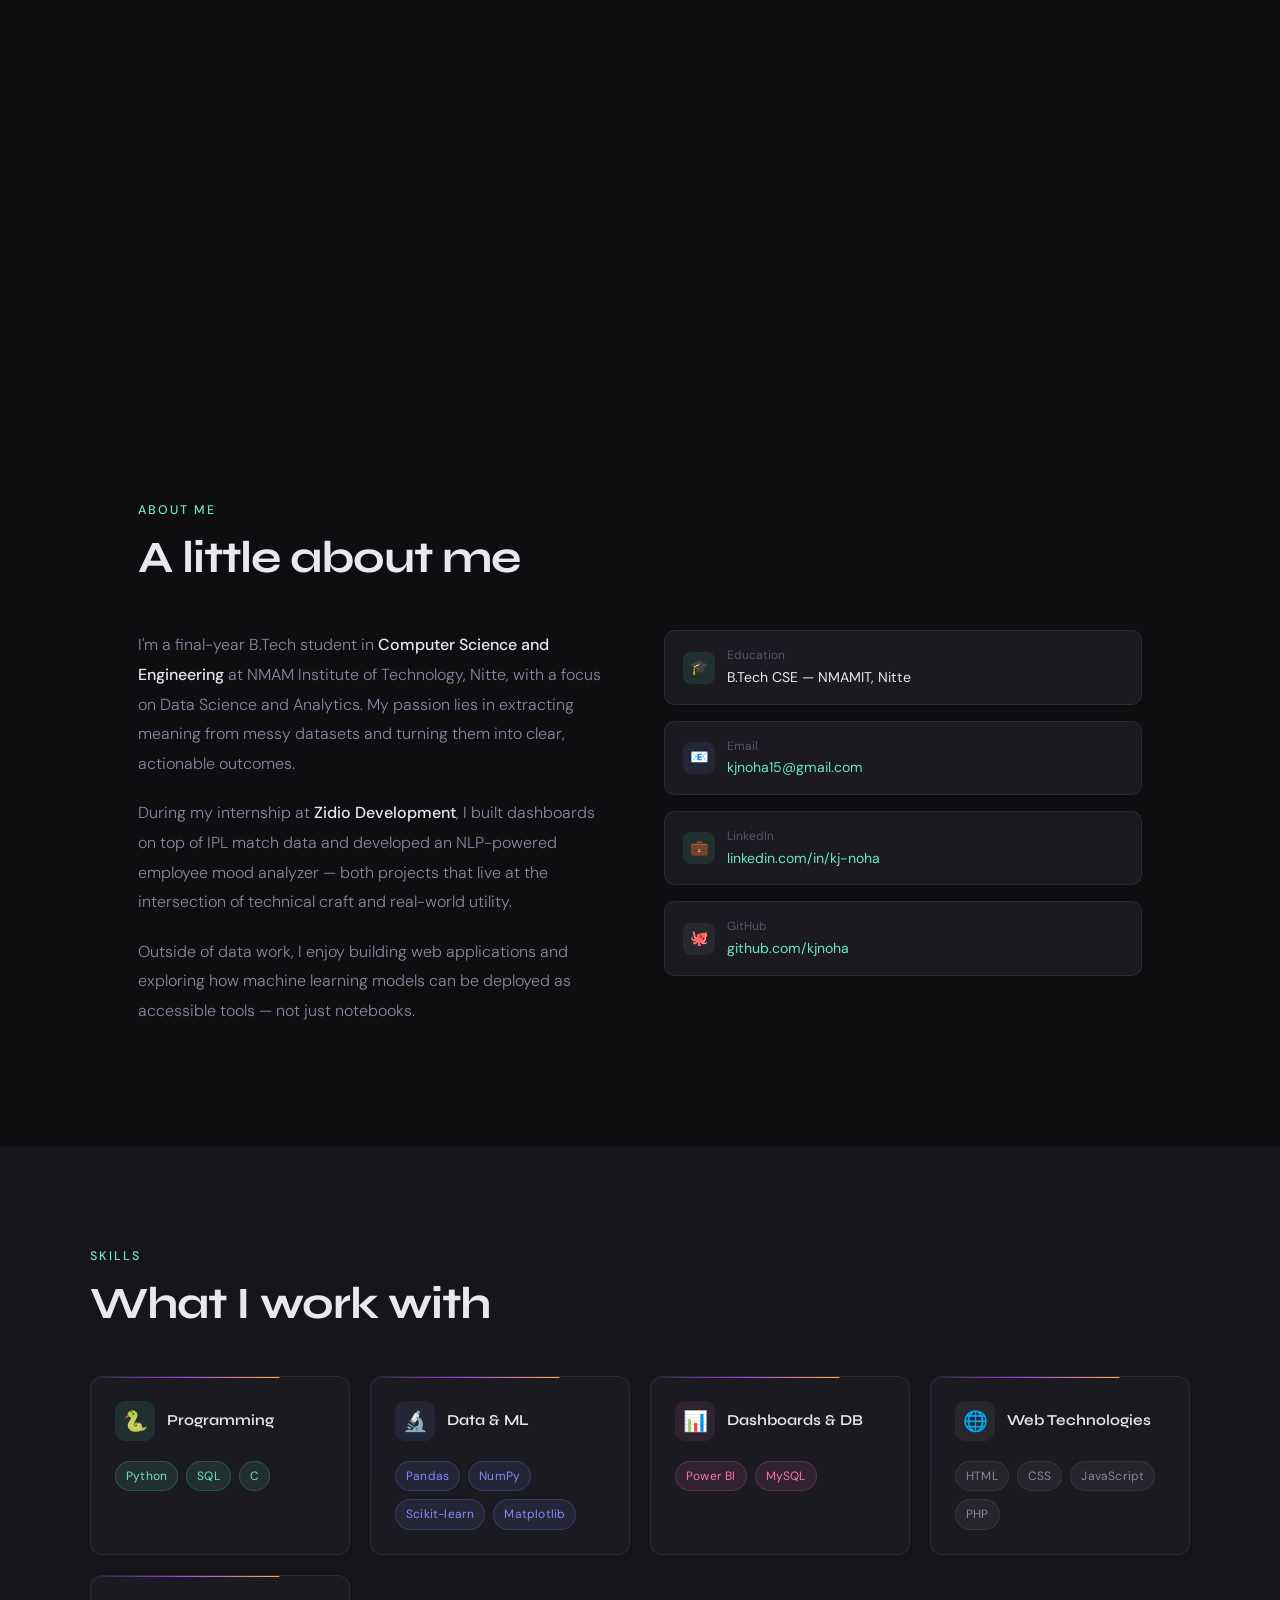
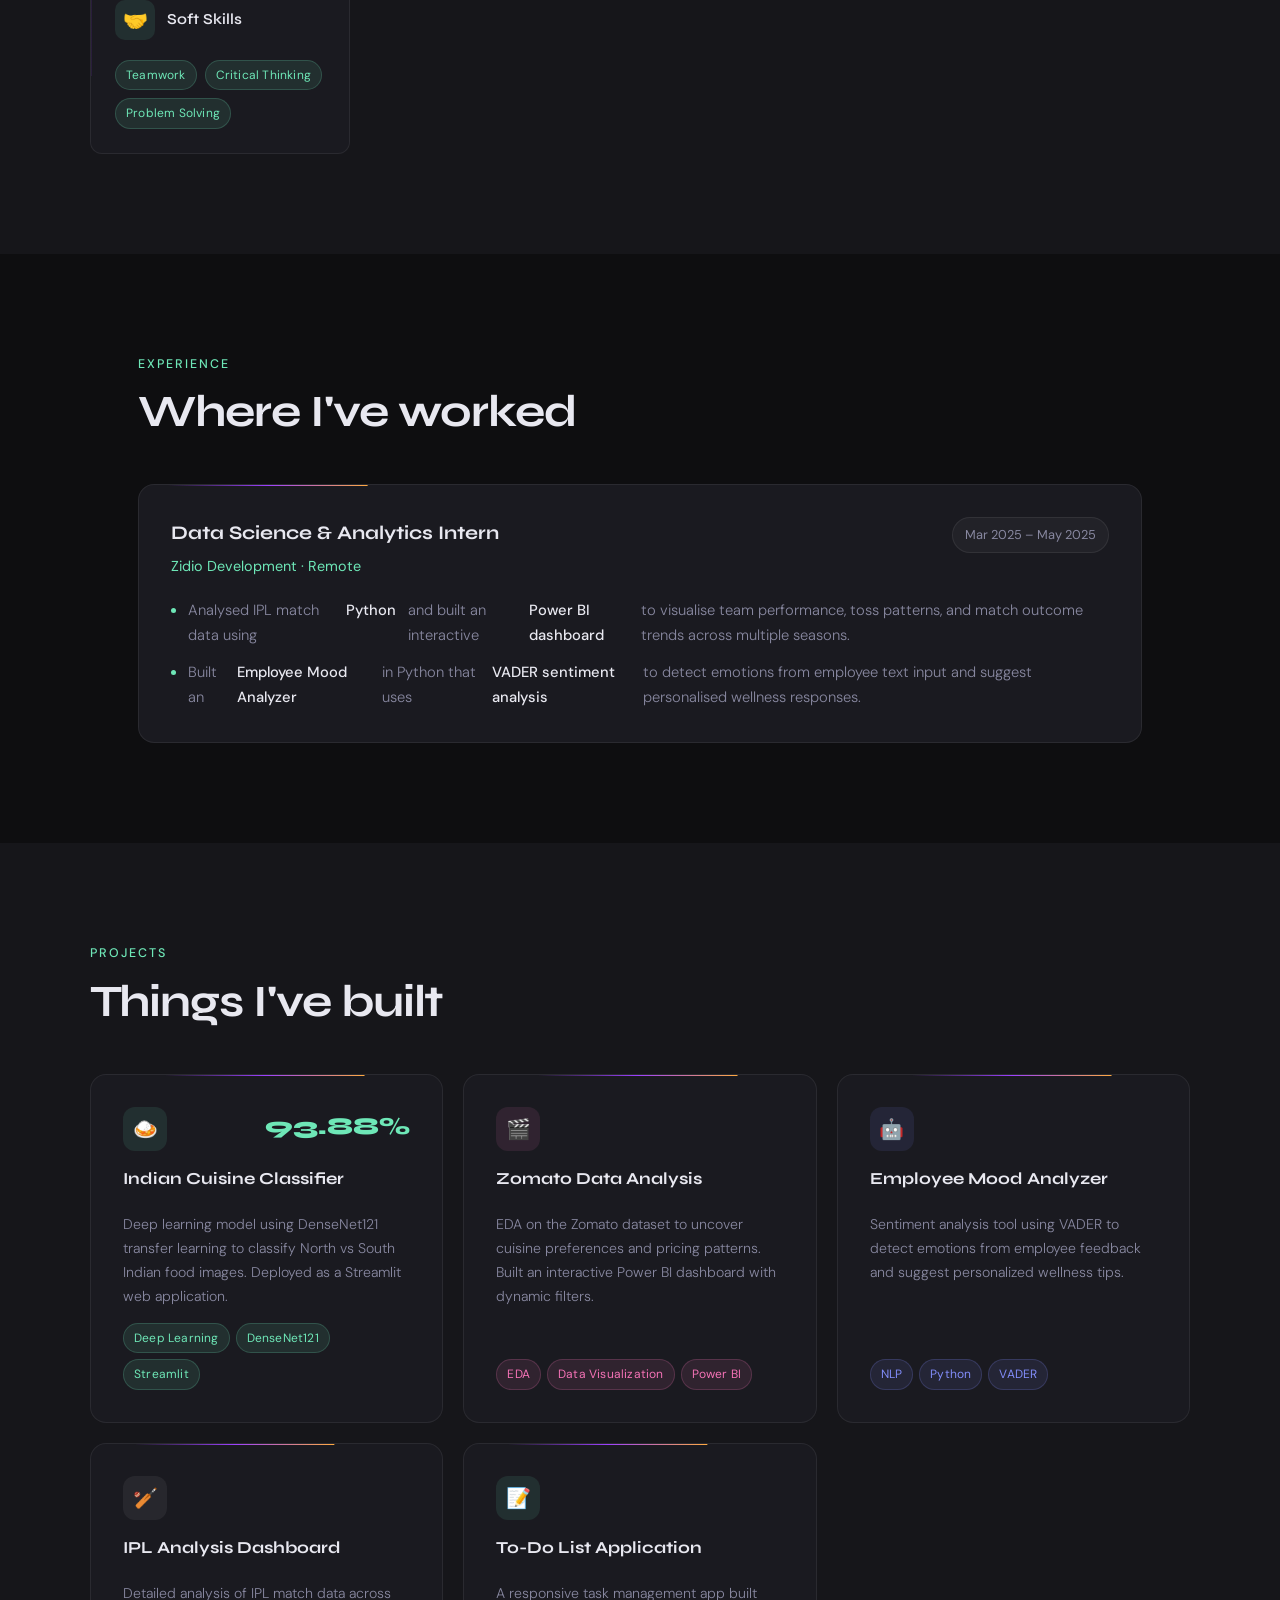
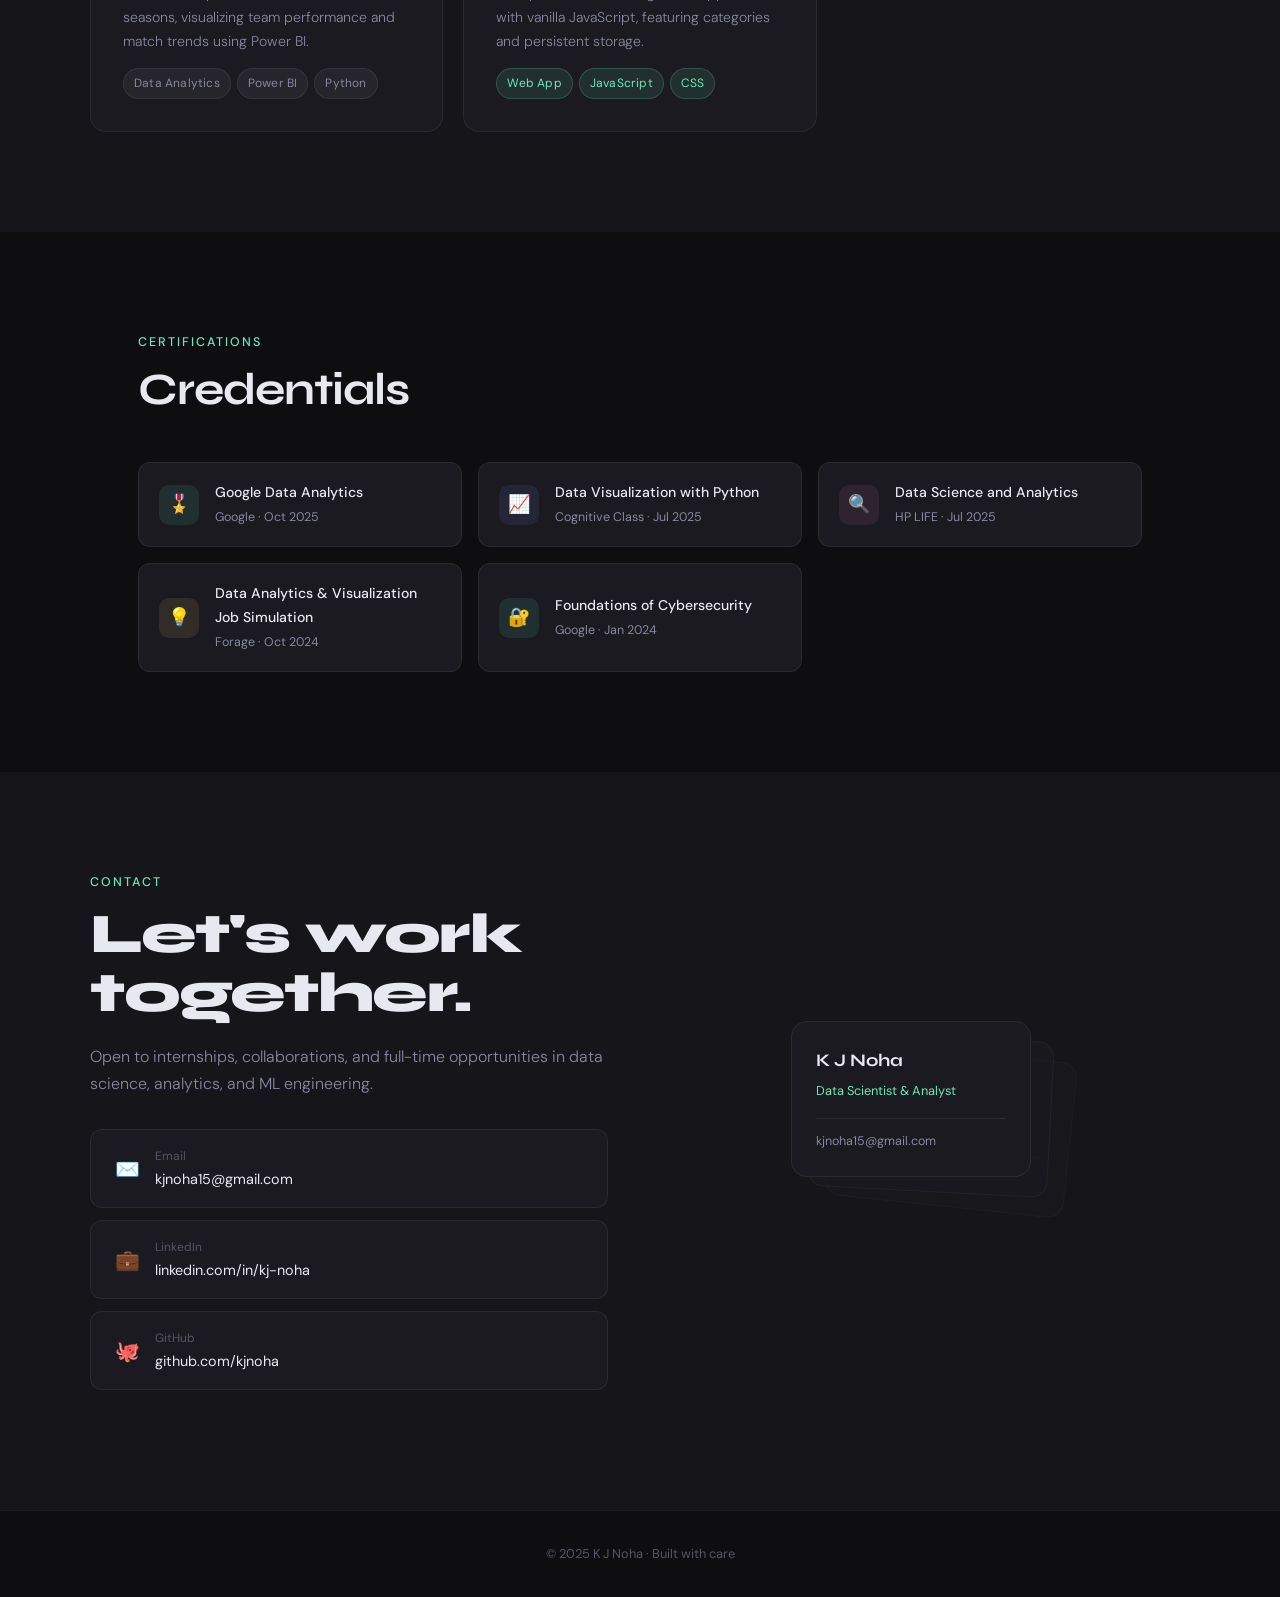
==== commit 37978d86: "modified:   index.html 	modified:   script.js 	modified:   style.css" ====
--- a/index.html
+++ b/index.html
@@ -189,6 +189,7 @@
       <h2 class="section-title flip-in">What I work with</h2>
       <div class="skills-grid">
         <div class="skill-card flip-in">
+          <div class="border-beam"></div>
           <div class="skill-card-header">
             <div class="skill-icon" style="background:rgba(110,231,183,0.1);font-size:20px;">🐍</div>
             <div class="skill-card-title">Programming</div>
@@ -200,6 +201,7 @@
           </div>
         </div>
         <div class="skill-card flip-in">
+          <div class="border-beam"></div>
           <div class="skill-card-header">
             <div class="skill-icon" style="background:rgba(129,140,248,0.1);font-size:20px;">🔬</div>
             <div class="skill-card-title">Data & ML</div>
@@ -212,6 +214,7 @@
           </div>
         </div>
         <div class="skill-card flip-in">
+          <div class="border-beam"></div>
           <div class="skill-card-header">
             <div class="skill-icon" style="background:rgba(244,114,182,0.1);font-size:20px;">📊</div>
             <div class="skill-card-title">Dashboards & DB</div>
@@ -222,6 +225,7 @@
           </div>
         </div>
         <div class="skill-card flip-in">
+          <div class="border-beam"></div>
           <div class="skill-card-header">
             <div class="skill-icon" style="background:rgba(255,255,255,0.06);font-size:20px;">🌐</div>
             <div class="skill-card-title">Web Technologies</div>
@@ -234,6 +238,7 @@
           </div>
         </div>
         <div class="skill-card flip-in">
+          <div class="border-beam"></div>
           <div class="skill-card-header">
             <div class="skill-icon" style="background:rgba(110,231,183,0.1);font-size:20px;">🤝</div>
             <div class="skill-card-title">Soft Skills</div>
@@ -253,6 +258,7 @@
     <div class="section-label reveal-up">Experience</div>
     <h2 class="section-title reveal-up">Where I've worked</h2>
     <div class="exp-card reveal-up">
+      <div class="border-beam"></div>
       <div class="exp-header">
         <div>
           <div class="exp-title">Data Science & Analytics Intern</div>
@@ -279,6 +285,7 @@
       <div class="projects-grid">
 
         <div class="project-card zoom-blur-in">
+          <div class="border-beam"></div>
           <div class="project-top">
             <div class="project-icon" style="background:rgba(110,231,183,0.1);">🍛</div>
             <div class="project-accuracy">93.88%</div>
@@ -294,59 +301,62 @@
         </div>
 
         <div class="project-card zoom-blur-in">
+          <div class="border-beam"></div>
           <div class="project-top">
             <div class="project-icon" style="background:rgba(244,114,182,0.1);">🎬</div>
           </div>
-          <div class="project-title">Zomato Dataset– Restaurant Insights Dashboard</div>
-          <p class="project-desc">Performed exploratory data analysis on the Zomato restaurant dataset to uncover
-            cuisine preferences, pricing patterns, and rating trends, then built an interactive Power BI dashboard with
-            dynamic slicers for city, cuisine type, and price range.</p>
+          <div class="project-title">Zomato Data Analysis</div>
+          <p class="project-desc">EDA on the Zomato dataset to uncover cuisine preferences and pricing patterns. Built
+            an interactive Power BI dashboard with dynamic filters.</p>
           <div class="project-tags">
             <span class="tag tag-pink">EDA</span>
+            <span class="tag tag-pink">Data Visualization</span>
             <span class="tag tag-pink">Power BI</span>
-            <span class="tag tag-pink">Pandas</span>
           </div>
         </div>
 
         <div class="project-card zoom-blur-in">
+          <div class="border-beam"></div>
           <div class="project-top">
-            <div class="project-icon" style="background:rgba(129,140,248,0.1);">🌤️</div>
-          </div>
-          <div class="project-title">Weather Forecast Web App</div>
-          <p class="project-desc">Responsive weather app with live API integration, automatic location detection,
-            city-based search, dynamic UI updates, and a dark mode toggle.</p>
+            <div class="project-icon" style="background:rgba(129,140,248,0.1);">🤖</div>
+          </div>
+          <div class="project-title">Employee Mood Analyzer</div>
+          <p class="project-desc">Sentiment analysis tool using VADER to detect emotions from employee feedback and
+            suggest personalized wellness tips.</p>
           <div class="project-tags">
-            <span class="tag tag-purple">JavaScript</span>
-            <span class="tag tag-purple">REST API</span>
-            <span class="tag tag-purple">HTML/CSS</span>
+            <span class="tag tag-purple">NLP</span>
+            <span class="tag tag-purple">Python</span>
+            <span class="tag tag-purple">VADER</span>
           </div>
         </div>
 
         <div class="project-card zoom-blur-in">
+          <div class="border-beam"></div>
           <div class="project-top">
-            <div class="project-icon" style="background:rgba(255,200,100,0.1);">📅</div>
-          </div>
-          <div class="project-title">Event Management System</div>
-          <p class="project-desc">Web-based platform using PHP and MySQL with role-based access control, supporting
-            event creation, participant registration, and separate admin and user interfaces.</p>
+            <div class="project-icon" style="background:rgba(255,255,255,0.06);">🏏</div>
+          </div>
+          <div class="project-title">IPL Analysis Dashboard</div>
+          <p class="project-desc">Detailed analysis of IPL match data across seasons, visualizing team performance and
+            match trends using Power BI.</p>
           <div class="project-tags">
-            <span class="tag tag-gray">PHP</span>
-            <span class="tag tag-gray">MySQL</span>
-            <span class="tag tag-gray">RBAC</span>
+            <span class="tag tag-gray">Data Analytics</span>
+            <span class="tag tag-gray">Power BI</span>
+            <span class="tag tag-gray">Python</span>
           </div>
         </div>
 
         <div class="project-card zoom-blur-in">
+          <div class="border-beam"></div>
           <div class="project-top">
-            <div class="project-icon" style="background:rgba(110,231,183,0.1);">🧩</div>
-          </div>
-          <div class="project-title">Online Quiz System</div>
-          <p class="project-desc">Cloud-hosted quiz platform with secure user authentication, dynamic question
-            management across multiple categories, and automated result evaluation with instant score feedback.</p>
+            <div class="project-icon" style="background:rgba(110,231,183,0.1);">📝</div>
+          </div>
+          <div class="project-title">To-Do List Application</div>
+          <p class="project-desc">A responsive task management app built with vanilla JavaScript, featuring categories
+            and persistent storage.</p>
           <div class="project-tags">
-            <span class="tag tag-green">Cloud</span>
-            <span class="tag tag-green">Authentication</span>
-            <span class="tag tag-green">Full Stack</span>
+            <span class="tag tag-green">Web App</span>
+            <span class="tag tag-green">JavaScript</span>
+            <span class="tag tag-green">CSS</span>
           </div>
         </div>
 
--- a/style.css
+++ b/style.css
@@ -482,6 +482,7 @@
   margin: 0;
 }
 
+
 /* ── ABOUT ── */
 #about {
   padding: 100px 48px;
@@ -1053,49 +1054,71 @@
   border-top: 1px solid var(--border);
 }
 
-/* ── GLOWING EFFECT ── */
-.project-card,
+/* ── BORDER BEAM EFFECT ── */
+.skill-card,
 .exp-card,
+.project-card {
+  position: relative;
+  background: var(--card);
+  border: 1px solid var(--border);
+  border-radius: 16px;
+  overflow: hidden;
+  transition: transform 0.3s ease, border-color 0.3s ease;
+}
+
 .skill-card {
-  position: relative;
-  z-index: 1;
-  --start: 0;
-  --active: 0;
-  --spread: 40;
-}
-
-.project-card::after,
-.exp-card::after,
-.skill-card::after {
+  padding: 24px;
+  border-radius: 12px;
+}
+
+.exp-card {
+  padding: 32px;
+}
+
+.project-card {
+  padding: 32px;
+}
+
+.skill-card:hover,
+.exp-card:hover,
+.project-card:hover {
+  transform: translateY(-4px);
+  border-color: var(--accent);
+}
+
+.border-beam {
+  pointer-events: none;
+  position: absolute;
+  inset: 0;
+  border-radius: inherit;
+  border: 1.5px solid transparent;
+  
+  /* mask styles */
+  -webkit-mask: linear-gradient(transparent, transparent), linear-gradient(white, white);
+  -webkit-mask-clip: padding-box, border-box;
+  -webkit-mask-composite: source-in, xor;
+  mask: linear-gradient(transparent, transparent), linear-gradient(white, white);
+  mask-clip: padding-box, border-box;
+  mask-composite: intersect;
+}
+
+.border-beam::after {
   content: "";
   position: absolute;
-  inset: -2px;
-  border-radius: inherit;
-  padding: 2px;
-  background: radial-gradient(circle, #dd7bbb 10%, transparent 20%),
-    radial-gradient(circle at 40% 40%, #d79f1e 5%, transparent 15%),
-    radial-gradient(circle at 60% 60%, #5a922c 10%, transparent 20%),
-    radial-gradient(circle at 40% 60%, #4c7894 10%, transparent 20%),
-    repeating-conic-gradient(from 236.84deg at 50% 50%,
-      #dd7bbb 0%,
-      #d79f1e 5%,
-      #5a922c 10%,
-      #4c7894 15%,
-      #dd7bbb 20%);
-  background-attachment: fixed;
-  opacity: var(--active, 0);
-  transition: opacity 0.3s;
-  z-index: -1;
-  pointer-events: none;
-  -webkit-mask:
-    linear-gradient(#fff 0 0) content-box,
-    conic-gradient(from calc((var(--start) - var(--spread)) * 1deg), transparent 0deg, #fff, transparent calc(var(--spread) * 2deg));
-  -webkit-mask-composite: xor;
-  mask:
-    linear-gradient(#fff 0 0) content-box,
-    conic-gradient(from calc((var(--start) - var(--spread)) * 1deg), transparent 0deg, #fff, transparent calc(var(--spread) * 2deg));
-  mask-composite: exclude;
-}
+  aspect-ratio: 1;
+  width: 200px;
+  background: linear-gradient(to left, #ffaa40, #9c40ff, transparent);
+  offset-path: rect(0 100% 100% 0 round 200px);
+  animation: border-beam 15s infinite linear;
+}
+
+@keyframes border-beam {
+  100% {
+    offset-distance: 100%;
+  }
+}
+
+
 
 /* ── RESPONSIVE ── */
 @media (max-width: 768px) {
@@ -1298,4 +1321,9 @@
 .rotate-in.visible {
   opacity: 1;
   transform: none;
+}
+
+@keyframes shadow-pulse {
+  0%, 100% { box-shadow: 0 0 10px rgba(255,255,255,0.1); }
+  50% { box-shadow: 0 0 25px rgba(255,255,255,0.2); }
 }
